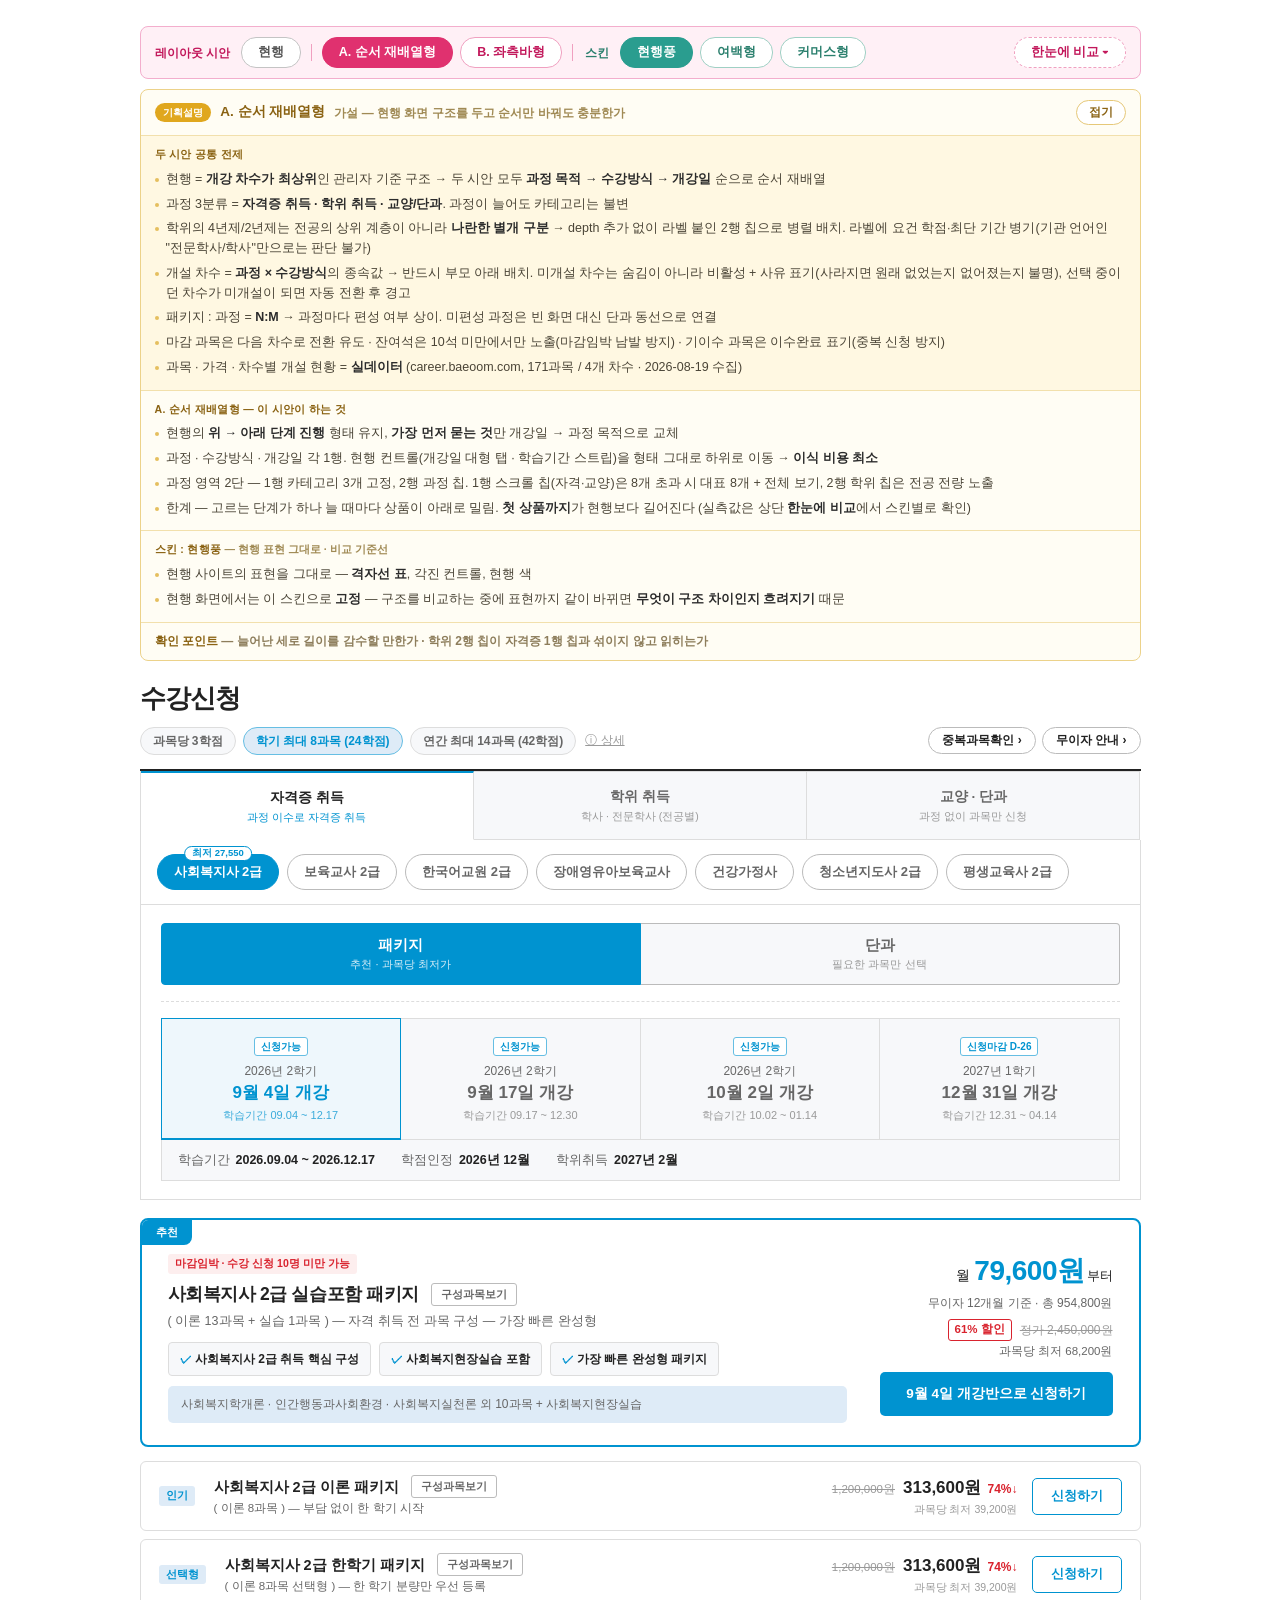
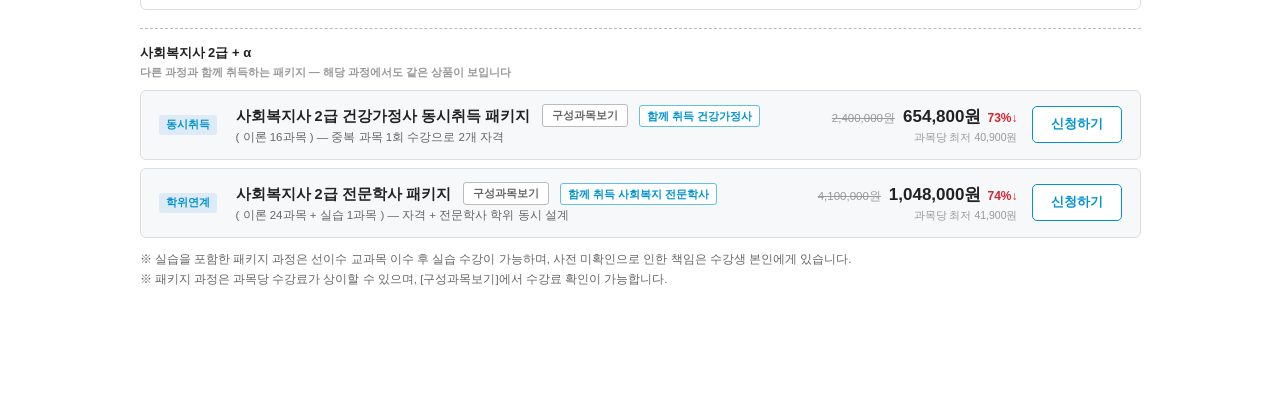
==== enrollment/index.html @ f12054c0 "B. 좌측바형 스티키 보류 — 전체가 함께 스크롤되게 상단 블록(수강방식 · 개강일)과 좌측바를 고정해 두니, 아래 카드와 과목 목록이 그 밑으로 밀려 들어갔다. 우선은 페이지 전" ====
<!DOCTYPE html>
<html lang="ko">
<head>
<meta charset="UTF-8">
<meta name="viewport" content="width=device-width, initial-scale=1.0">
<title>수강신청 개편</title>
<link rel="stylesheet" href="../assets/tokens.css">
<style>
  :root{
    --main:var(--baeron-main); --mid:var(--baeron-mid); --soft:var(--baeron-soft);
    --ink:#222; --gray:#666; --gray-light:#999; --line:#ddd; --line-dark:#bbb;
    --bg:#fff; --panel:#f7f8fa; --red:#d9232e; --red-soft:#fdeeee;
  }
  *{box-sizing:border-box;margin:0;padding:0;}
  body{font-family:'Pretendard','Apple SD Gothic Neo','Malgun Gothic',sans-serif;background:#fff;color:var(--ink);line-height:1.5;-webkit-font-smoothing:antialiased;}
  .wrap{max-width:1041px;margin:0 auto;padding:26px 20px 120px;}

  /* 타이틀 + 안내 */
  .page-top{border-bottom:2px solid var(--ink);padding-bottom:14px;margin-bottom:0;}
  .page-top h1{font-size:26px;font-weight:800;letter-spacing:-1px;}
  .top-acts{margin-left:auto;display:flex;gap:6px;}
  .top-btn{background:#fff;border:1px solid var(--line-dark);border-radius:14px;font-size:12px;font-weight:600;color:var(--ink);padding:4px 13px;cursor:pointer;font-family:inherit;}
  .guide{font-size:12px;color:var(--gray);margin-top:6px;line-height:1.6;}
  .guide b{color:var(--red);}
  .guide-chips{display:flex;align-items:center;gap:7px;margin-top:9px;flex-wrap:wrap;}
  .g-chip{background:var(--panel);border:1px solid var(--line);border-radius:14px;font-size:12px;font-weight:600;color:var(--gray);padding:4px 12px;}
  .g-chip.strong{background:var(--soft);border-color:var(--mid);color:var(--main);font-weight:800;}
  .g-more{border:none;background:transparent;font-size:12px;color:var(--gray-light);cursor:pointer;font-family:inherit;text-decoration:underline;padding:4px 2px;}
  .guide-full{margin-top:6px;}
  .sel-row{display:flex;align-items:flex-start;}
  .sel-row + .sel-row{margin-top:16px;padding-top:16px;border-top:1px dashed var(--line);}
  .sel-body{flex:1;min-width:0;}

  /* ① 과정 탭 */
  .course-tabs{display:flex;border-left:1px solid var(--line);margin-top:0;}
  .course-tab{flex:1;border:1px solid var(--line);border-left:none;background:var(--panel);text-align:center;padding:15px 4px 13px;cursor:pointer;position:relative;font-size:13.5px;font-weight:700;color:var(--gray);}
  .course-tab small{display:block;font-size:10.5px;font-weight:500;color:var(--gray-light);margin-top:1px;}
  .course-tab .mini-badge{position:absolute;top:-9px;left:50%;transform:translateX(-50%);background:#fff;border:1px solid var(--main);color:var(--main);font-size:10px;font-weight:800;border-radius:10px;padding:0 8px;white-space:nowrap;}
  .course-tab.act{background:#fff;border-top:2px solid var(--main);border-bottom-color:#fff;color:var(--ink);}
  .course-tab.act::after{content:"";position:absolute;left:0;right:0;bottom:-1px;height:1px;background:#fff;}
  .course-tab .cat-desc{display:block;font-size:10.5px;font-weight:500;color:var(--gray-light);margin-top:2px;}
  .course-tab.act .cat-desc{color:var(--main);}
  .course-row{display:flex;gap:8px;align-items:center;padding:14px 16px;border:1px solid var(--line);border-top:none;background:#fff;overflow-x:auto;}
  .c-chip{border:1px solid var(--line-dark);border-radius:18px;padding:8px 16px;font-size:13px;font-weight:700;color:var(--gray);cursor:pointer;white-space:nowrap;background:#fff;position:relative;font-family:inherit;flex-shrink:0;}
  .c-chip.act{background:var(--main);border-color:var(--main);color:#fff;}
  .c-chip .mb{position:absolute;top:-9px;left:50%;transform:translateX(-50%);background:#fff;border:1px solid var(--main);color:var(--main);font-size:9.5px;font-weight:800;border-radius:9px;padding:0 7px;white-space:nowrap;}
  .c-chip.more{border-style:dashed;color:var(--gray-light);}
  /* 학위 카테고리 — 학위 수준 라벨을 붙인 2행 칩 (깊이 추가 없이 병렬) */
  .course-row.rows{flex-direction:column;align-items:stretch;gap:0;overflow-x:visible;padding:12px 16px;}
  .chip-line{display:flex;align-items:flex-start;gap:14px;padding:6px 0;}
  .chip-line + .chip-line{margin-top:8px;padding-top:12px;border-top:1px dashed var(--line);}
  .chip-label{flex-shrink:0;width:142px;font-size:12.5px;font-weight:800;color:var(--ink);line-height:1.3;padding-top:8px;}
  .chip-label small{display:block;font-size:10.5px;font-weight:600;color:var(--gray-light);margin-top:2px;}
  .chip-set{display:flex;gap:8px;flex-wrap:wrap;min-width:0;}

  /* ② 방식 + ③ 개강일 영역 */
  .select-zone{border:1px solid var(--line);border-top:none;padding:18px 20px;background:#fff;}
  .mode-row{display:flex;align-items:center;gap:14px;flex-wrap:wrap;margin-bottom:16px;}
  .mode-label{font-size:13px;font-weight:800;min-width:56px;}
  .mode-toggle{display:flex;width:100%;}
  .mode-toggle button{flex:1;border:1px solid var(--line-dark);background:var(--panel);font-size:14.5px;font-weight:800;color:var(--gray);padding:12px 8px;cursor:pointer;font-family:inherit;text-align:center;}
  .mode-toggle button small{display:block;font-size:11px;font-weight:500;margin-top:2px;color:var(--gray-light);}
  .mode-toggle button:first-child{border-radius:4px 0 0 4px;}
  .mode-toggle button:last-child{border-radius:0 4px 4px 0;border-left:none;}
  .mode-toggle button.active{background:var(--main);border-color:var(--main);color:#fff;}
  .mode-toggle button.active small{color:rgba(255,255,255,.85);}
  .mode-caption{display:flex;justify-content:space-between;align-items:center;gap:10px;margin-top:8px;flex-wrap:wrap;}
  .mode-hint{font-size:12px;color:var(--gray);}
  .design-banner{display:flex;align-items:center;gap:14px;background:var(--soft);border:1px solid var(--mid);border-radius:6px;padding:13px 17px;margin:14px 0 2px;flex-wrap:wrap;}
  .design-banner .db-t{flex:1;font-size:12.5px;font-weight:600;min-width:240px;}
  .design-banner .db-t b{color:var(--main);}
  .design-banner button{background:var(--main);color:#fff;border:none;border-radius:5px;font-size:12.5px;font-weight:700;padding:9px 16px;cursor:pointer;font-family:inherit;}
  .monthly{font-size:11.5px;color:var(--gray);text-align:right;}
  .monthly b{color:var(--main);font-weight:800;}
  .hero-price .m-main{font-size:14px;text-align:right;}
  .hero-price .m-main b{font-size:28px;font-weight:800;color:var(--main);letter-spacing:-.5px;}
  .hero-price .m-from{font-size:13px;margin-left:2px;}
  .hero-price .m-sub{font-size:12px;color:var(--gray);text-align:right;margin-top:2px;}
  .hero-price .row-sub{display:flex;justify-content:flex-end;align-items:center;gap:8px;margin-top:7px;font-size:12px;color:var(--gray-light);}
  .d-sm{color:var(--red);font-weight:800;font-size:11.5px;border:1px solid var(--red);border-radius:3px;padding:1px 6px;}
  .db-pro{background:#fff !important;border:1px solid var(--main) !important;color:var(--main) !important;line-height:1.25;}
  .db-pro small{display:block;font-size:10px;font-weight:600;opacity:.85;}
  .modal{display:none;position:fixed;inset:0;background:rgba(0,0,0,.45);z-index:60;align-items:center;justify-content:center;}
  .modal.open{display:flex;}
  .modal-box{background:#fff;border-radius:10px;padding:24px;width:470px;max-width:92vw;max-height:84vh;overflow-y:auto;}
  .modal-box h4{font-size:16px;font-weight:800;margin-bottom:4px;}
  .modal-box .md{font-size:12px;color:var(--gray);margin-bottom:14px;}
  .cm-table{width:100%;border-collapse:collapse;font-size:12.5px;}
  .cm-table th{background:var(--panel);border:1px solid var(--line);padding:7px;font-size:12px;}
  .cm-table td{border:1px solid var(--line);padding:7px 10px;}
  .cm-extra{font-size:12px;color:var(--gray);margin-top:8px;}
  .cm-sum{background:var(--soft);border-radius:6px;padding:11px 14px;font-size:12.5px;font-weight:700;margin-top:12px;text-align:right;}
  .cm-sum b{color:var(--main);font-size:15px;}
  .modal-close{width:100%;border:1px solid var(--line-dark);background:#fff;border-radius:6px;padding:11px;font-size:13px;font-weight:600;cursor:pointer;font-family:inherit;margin-top:14px;color:var(--gray);}
  .cf-row{display:flex;justify-content:space-between;gap:12px;font-size:13px;padding:9px 2px;border-bottom:1px solid var(--line);}
  .cf-row .k{color:var(--gray);flex-shrink:0;}
  .cf-row .v{font-weight:700;text-align:right;}
  .cf-hint{font-size:11.5px;color:var(--gray);margin-top:10px;line-height:1.6;}
  .modal-actions{display:flex;gap:8px;margin-top:16px;}
  .modal-actions button{flex:1;border-radius:6px;padding:13px;font-size:13.5px;font-weight:800;cursor:pointer;font-family:inherit;}
  .ma-back{background:#fff;border:1px solid var(--line-dark);color:var(--gray);}
  .ma-go{background:var(--main);border:none;color:#fff;}
  /* 개강일 대형 탭 (현행 스타일 유지) */
  .round-tabs{display:flex;}
  .round-tab{flex:1;border:1px solid var(--line);background:var(--panel);text-align:center;padding:14px 8px;cursor:pointer;position:relative;}
  /* 차수가 4개가 되며 좁아져 절대배치 배지가 제목과 겹쳤다 → 흐름 배치로 */
  .rt-badge{display:inline-block;margin-bottom:6px;font-size:10px;font-weight:800;border-radius:3px;padding:1px 6px;background:#fff;}
  .rt-badge.hot{color:var(--red);border:1px solid var(--red);}
  .rt-badge.ok{color:var(--main);border:1px solid var(--mid);}
  .rt-badge.none{color:var(--gray-light);border:1px dashed var(--line-dark);}
  .round-tab.off{background:#fafbfc;border-style:dashed;}
  .round-tab.off .rt1,.round-tab.off .rt2,.round-tab.off .rt3{color:var(--gray-light);}
  .prac-notice{font-size:11.5px;color:var(--gray);margin-top:12px;line-height:1.7;}
  .round-tab + .round-tab{border-left:none;}
  .round-tab .rt1{font-size:12px;color:var(--gray);}
  .round-tab .rt2{font-size:17px;font-weight:800;color:var(--gray);}
  .round-tab.act{background:#eef7fc;border-color:var(--main);border-bottom:2px solid var(--main);}
  .round-tab.act .rt2{color:var(--main);}
  .round-tab .rt3{font-size:11px;color:var(--gray-light);margin-top:2px;}
  /* 이 과정이 이 차수에 열리지 않을 때만 쓰는 줄 */
  .round-tab .rt4{font-size:11px;color:var(--gray-light);margin-top:5px;padding-top:5px;border-top:1px dashed var(--line);}
  .round-tab .rt4.none{color:var(--gray-light);font-style:italic;}
  .round-tab.act .rt4{border-top-color:var(--mid);}
  .round-tab.act .rt3{color:var(--main);opacity:.75;}
  .round-info{display:flex;gap:6px 26px;flex-wrap:wrap;background:var(--panel);border:1px solid var(--line);border-top:none;padding:11px 16px;font-size:12.5px;color:var(--gray);}
  /* 개설 차수 규칙 안내 — 값이 아니라 규칙이므로 톤을 낮추고 오른쪽 끝에 둔다 */
  .round-info b{color:var(--ink);font-weight:700;margin-left:6px;}

  /* 패키지 모드 */
  .mode-body{margin-top:18px;}
  #pkgBody{display:none;}
  #pkgBody.show{display:block;}
  .pkg-hero{border:2px solid var(--main);border-radius:8px;padding:22px 26px;margin-bottom:14px;position:relative;overflow:hidden;background:#fff;}
  .hero-grid{display:flex;gap:26px;align-items:flex-start;flex-wrap:wrap;}
  .hero-left{flex:1;min-width:300px;padding-top:8px;}
  .hero-right{min-width:240px;display:flex;flex-direction:column;align-items:flex-end;gap:12px;padding-top:8px;}
  .benefits{display:flex;gap:8px;flex-wrap:wrap;margin:12px 0 10px;}
  .benefit{background:var(--panel);border:1px solid var(--line);border-radius:4px;font-size:12px;font-weight:600;padding:7px 11px;}
  .benefit::before{content:"✓ ";color:var(--main);font-weight:800;}
  .compose-preview{font-size:12px;color:var(--gray);background:var(--soft);border-radius:5px;padding:9px 13px;line-height:1.55;}
  .credit-sum{background:var(--panel);border:1px solid var(--line);border-radius:6px;padding:12px 14px;margin-top:12px;}
  .cs-head{font-size:12px;font-weight:600;margin-bottom:9px;}
  .cs-head b{color:var(--main);}
  .cs-row{display:flex;align-items:center;gap:8px;margin-bottom:6px;font-size:11.5px;color:var(--gray);}
  .cs-l{width:32px;flex-shrink:0;font-weight:700;}
  .cs-bar{flex:1;height:8px;background:#e8ebef;border-radius:5px;overflow:hidden;display:flex;}
  .cs-bar i.rec{background:#8fd3b0;height:100%;}
  .cs-bar i.plan{background:var(--main);height:100%;}
  .cs-v{width:100px;text-align:right;font-weight:700;color:var(--ink);flex-shrink:0;white-space:nowrap;}
  .cs-legend{font-size:10.5px;color:var(--gray-light);margin-top:5px;display:flex;gap:14px;align-items:center;}
  .cs-legend i{display:inline-block;width:9px;height:9px;border-radius:2px;margin-right:4px;vertical-align:-1px;}
  .cs-legend i.rec{background:#8fd3b0;}
  .cs-legend i.plan{background:var(--main);}
  .hero-price .row{display:flex;align-items:center;gap:10px;justify-content:flex-end;}
  .hero-price .orig{font-size:13px;color:var(--gray-light);text-decoration:line-through;}
  .hero-price .fin{font-size:27px;font-weight:800;letter-spacing:-.5px;}
  .hero-price .per{font-size:11.5px;color:var(--gray);margin-top:2px;text-align:right;}
  .pkg-row{border:1px solid var(--line);border-radius:6px;padding:13px 18px;margin-bottom:8px;display:flex;align-items:center;gap:14px;flex-wrap:wrap;}
  .pkg-row .rn{flex:1;min-width:230px;}
  .pkg-row .rn .nm{font-size:14.5px;font-weight:700;}
  .pkg-row .rn .cm{font-size:11.5px;color:var(--gray);margin-top:1px;}
  .pkg-row .rp{text-align:right;min-width:190px;}
  .pkg-row .rp .o{font-size:11.5px;color:var(--gray-light);text-decoration:line-through;margin-right:8px;}
  .pkg-row .rp .f{font-size:17px;font-weight:800;}
  .pkg-row .rp .d{color:var(--red);font-size:12px;font-weight:800;margin-left:6px;}
  .pkg-row .rp .rper{font-size:10.5px;color:var(--gray-light);margin-top:1px;}
  .apply-sm{background:#fff;border:1px solid var(--main);color:var(--main);border-radius:5px;font-size:12.5px;font-weight:700;padding:9px 18px;cursor:pointer;font-family:inherit;}
  .ribbon{position:absolute;top:0;left:0;background:var(--main);color:#fff;font-size:11px;font-weight:800;padding:4px 14px;border-radius:0 0 8px 0;}
  .pkg-main{flex:1;min-width:260px;}
  .pkg-badges{margin-bottom:4px;}
  .pk-badge{display:inline-block;font-size:10.5px;font-weight:800;border-radius:3px;padding:2px 7px;margin-right:5px;}
  .pk-badge.hot{background:var(--red-soft);color:var(--red);}
  .pk-badge.type{background:var(--soft);color:var(--main);}
  .pkg-main h3, .hero-left h3{font-size:17.5px;font-weight:800;display:inline;letter-spacing:-.4px;}
  .btn-compose{display:inline-block;border:1px solid var(--line-dark);background:#fff;border-radius:3px;font-size:11px;font-weight:600;padding:3px 9px;cursor:pointer;font-family:inherit;margin-left:8px;vertical-align:2px;color:var(--gray);}
  .pkg-main .pm, .hero-left .pm{font-size:12.5px;color:var(--gray);margin-top:4px;}
  .pkg-price{text-align:right;min-width:200px;}
  .pkg-price .per{font-size:11.5px;color:var(--gray);}
  .pkg-price .row{display:flex;align-items:center;justify-content:flex-end;gap:10px;}
  .pkg-price .orig{font-size:13px;color:var(--gray-light);text-decoration:line-through;}
  .pkg-price .fin{font-size:25px;font-weight:800;letter-spacing:-.5px;}
  .disc{background:var(--red);color:#fff;font-size:12px;font-weight:800;border-radius:4px;padding:6px 8px;line-height:1.2;text-align:center;}
  .pkg-apply{background:var(--main);color:#fff;border:none;border-radius:5px;font-size:13.5px;font-weight:800;padding:13px 26px;cursor:pointer;font-family:inherit;}

  /* 단과 모드 */
  .single-body{display:none;}
  .single-body.show{display:block;}
  .filter-chips{display:flex;gap:6px;margin:12px 0;flex-wrap:wrap;}
  .f-chip{border:1px solid var(--line-dark);background:#fff;border-radius:15px;font-size:12px;font-weight:600;color:var(--gray);padding:5px 14px;cursor:pointer;font-family:inherit;}
  .f-chip.act{background:var(--main);border-color:var(--main);color:#fff;}
  tr.sel td{background:var(--soft);}
  .st-txt{font-size:12px;font-weight:700;white-space:nowrap;}
  .st-txt.ok{color:var(--gray);}
  .st-txt.hot{color:var(--red);border:1px solid var(--red);border-radius:3px;padding:2px 7px;font-size:11px;}
  .st-txt.full{color:var(--gray-light);}
  .st-txt.na{color:var(--gray-light);border:1px dashed var(--line-dark);border-radius:3px;padding:2px 7px;font-size:11px;font-weight:600;}
  tr.na td{background:#fafbfc;}
  tr.na td.grp{background:#fbfbfc;}

  .st-txt.done{color:#1a9c6b;}
  .done-mark{color:#1a9c6b;font-weight:800;font-size:14px;}
  .pkg-none{border:1px dashed var(--line-dark);border-radius:8px;background:var(--panel);padding:34px 20px;text-align:center;}
  .pkg-none .pn-t{font-size:16px;font-weight:800;letter-spacing:-.3px;}
  .pkg-none .pn-d{font-size:12.5px;color:var(--gray);margin-top:7px;line-height:1.6;}
  .pkg-none .pn-d b{color:var(--main);font-weight:800;}
  .pkg-none .pn-go{margin-top:16px;background:var(--main);color:#fff;border:none;border-radius:5px;font-family:inherit;font-size:13px;font-weight:800;padding:11px 24px;cursor:pointer;}
  .pkg-none.soft{padding:20px;text-align:left;display:flex;align-items:center;gap:14px;flex-wrap:wrap;}
  .pkg-none.soft .pn-t{font-size:14px;}
  .pkg-none.soft .pn-d{margin-top:3px;flex:1;min-width:220px;}
  .pkg-none.soft .pn-go{margin-top:0;margin-left:auto;font-size:12px;padding:8px 16px;background:#fff;color:var(--main);border:1px solid var(--mid);}

  /* 교차 상품 구역 — 다른 과정과 결과물을 공유하는 패키지 (동시취득·학위연계) */
  .cross-zone{margin-top:18px;border-top:1px dashed var(--line-dark);padding-top:14px;}
  .cz-head{font-size:13px;font-weight:800;margin-bottom:9px;}
  .cz-head small{display:block;font-size:11px;font-weight:600;color:var(--gray-light);margin-top:2px;}
  .cross-zone .pkg-row{background:var(--panel);}
  .rn .also{display:inline-block;background:#fff;border:1px solid var(--mid);color:var(--main);font-size:11px;font-weight:700;border-radius:3px;padding:2px 7px;margin-left:6px;vertical-align:1px;}
  .t-badge.pre{background:#fdf3dc;color:#b07c10;}
  .recog-line{font-size:11px;color:var(--gray-light);margin-top:3px;}
  .recog-chip{cursor:pointer;}
  .recog-chip:hover{color:var(--main);text-decoration:underline;}
  .recog-chip.act{color:var(--main);font-weight:800;}
  .rc-sep{margin:0 3px;}
  .login-demo{margin-left:auto;border:1px dashed var(--line-dark);background:#fff;border-radius:4px;font-size:11px;font-weight:600;color:var(--gray-light);padding:5px 10px;cursor:pointer;font-family:inherit;}
  .login-demo.on{border-color:#1a9c6b;color:#1a9c6b;border-style:solid;}
  table.subj{width:100%;border-collapse:collapse;font-size:13px;}
  table.subj th{background:var(--panel);border:1px solid var(--line);padding:10px 6px;font-size:12.5px;font-weight:700;}
  table.subj td{border:1px solid var(--line);padding:12px 10px;vertical-align:middle;}
  td.grp{text-align:center;font-weight:700;background:#fbfbfc;width:76px;}
  td.chk{text-align:center;width:64px;}
  td.chk input{width:16px;height:16px;accent-color:var(--main);}
  td.chk .closed-box{display:inline-block;width:16px;height:16px;background:repeating-linear-gradient(45deg,#ddd,#ddd 3px,#f2f2f2 3px,#f2f2f2 6px);border:1px solid #ccc;}
  td.chk .wait-btn{border:1px solid var(--main);background:#fff;color:var(--main);border-radius:3px;font-size:10.5px;font-weight:700;line-height:1.3;padding:4px 7px;cursor:pointer;font-family:inherit;white-space:nowrap;}
  .region-line{font-size:11px;color:var(--gray);margin-top:4px;}
  .region-line b{color:var(--ink);font-weight:700;margin-right:2px;}
  .venue-link{color:var(--main);font-weight:600;cursor:pointer;text-decoration:underline;margin-left:4px;}
  .subj-name{font-weight:700;font-size:13.5px;}
  .subj-name.dim{color:var(--gray-light);font-weight:600;}
  .subj-prof{font-weight:400;color:var(--gray);font-size:12px;margin-left:6px;}
  .t-badge{display:inline-block;font-size:10px;font-weight:800;border-radius:3px;padding:1px 6px;margin-left:6px;vertical-align:1px;}
  .t-badge.hot{border:1px solid var(--red);color:var(--red);}
  .t-badge.prac{background:var(--main);color:#fff;}
  .t-badge.full{color:var(--gray-light);border:1px solid var(--line-dark);}
  .hash{font-size:11px;color:var(--gray-light);margin-top:3px;max-width:420px;white-space:nowrap;overflow:hidden;text-overflow:ellipsis;}
  td.avail{text-align:center;color:var(--gray-light);width:70px;}
  td.fee{text-align:right;width:110px;}
  td.fee .o{font-size:11px;color:var(--gray-light);text-decoration:line-through;display:block;}
  td.fee .f{font-size:14px;font-weight:800;}
  td.icon-td{text-align:center;width:76px;color:var(--gray);font-size:16px;cursor:pointer;}

  /* ── 레이아웃 시안 B: 좌측바형 ── */
  /* 시연 전용 컨트롤 — 실제 서비스 UI가 아님을 색으로 구분 */
  .lay-switch{display:flex;align-items:center;gap:7px;flex-wrap:wrap;background:#fff0f6;border:1px solid #f3aecd;border-radius:8px;padding:10px 14px;margin-bottom:16px;}
  .lay-switch span{font-size:12px;font-weight:800;color:#c2185b;margin-right:4px;}
  .lay-switch em{font-style:normal;font-size:11px;font-weight:600;color:#d081a5;margin-left:4px;}
  .lay-switch button{border:1px solid #f0a0c0;background:#fff;border-radius:15px;font-family:inherit;font-size:12.5px;font-weight:700;color:#c2185b;padding:6px 16px;cursor:pointer;}
  .lay-switch button:hover{background:#ffe3ef;}
  .lay-switch button.act{background:#e0316f;border-color:#e0316f;color:#fff;}
  .lay-switch button.act:hover{background:#e0316f;}

  .lay-switch i.div{display:inline-block;width:1px;height:17px;background:#f0a0c0;margin:0 3px;}
  /* 현행 버튼은 시안이 아니라 기준선이므로 무채색 */
  .lay-switch button.base{border-color:#c4c4c4;color:#555;}
  .lay-switch button.base:hover{background:#f1f1f1;}
  .lay-switch button.base.act{background:#4a4a4a;border-color:#4a4a4a;color:#fff;}
  .lay-switch button.cmp-tog{margin-left:auto;border-style:dashed;}
  /* 스킨은 구조와 다른 축이므로 색을 달리 준다 */
  /* 스킨 버튼 묶음은 래퍼가 아니라 바로 플렉스 항목이 되게 — 래퍼의 라인박스가 바 높이를 키운다 */
  #skinBtns{display:contents;}
  .lay-switch span.sk-lab{color:#2a7f6d;margin-left:2px;}
  .lay-switch button.skin{border-color:#9fd0c4;color:#2a7f6d;}
  .lay-switch button.skin:hover{background:#e8f6f2;}
  .lay-switch button.skin.act{background:#2a9d8f;border-color:#2a9d8f;color:#fff;}
  /* 설명은 남는 폭만 차지하고 줄바꿈을 유발하지 않게 — 바는 항상 한 줄 */
  .lay-switch .sk-note{flex:1 1 0;min-width:0;overflow:hidden;text-overflow:ellipsis;white-space:nowrap;color:#7fb3a8;}

  /* 한눈에 비교표 — 세 화면을 같은 항목 위에 놓고 대조 */
  .cmp-note{display:none;border:1px solid #e0e0e0;border-radius:8px;background:#fff;margin:-6px 0 18px;overflow-x:auto;}
  .cmp-note table{width:100%;border-collapse:collapse;min-width:860px;}
  .cmp-note th,.cmp-note td{border:1px solid #efefef;font-size:12px;line-height:1.52;padding:9px 11px;vertical-align:top;text-align:left;}
  .cmp-note thead th{background:#f7f7f7;color:#333;font-size:12.5px;font-weight:800;text-align:center;}
  .cmp-note th.ax{background:#fbfbfb;color:#555;font-weight:800;width:118px;}
  .cmp-note td.on{background:#fff6fa;}
  .cmp-note thead th.on{background:#ffe9f2;color:#c2185b;}
  .cmp-note thead th.base,.cmp-note td.base{background:#f0f0f0;}
  .cmp-note thead th.base.on{background:#e2e2e2;color:#222;}
  .cmp-note td b{font-weight:800;color:#111;}
  .cmp-note td.base b{color:#7a4b00;}
  .cmp-note td small{display:block;font-size:11px;font-weight:600;color:#999;margin-top:2px;}
  .cmp-foot{border-top:1px solid #efefef;padding:9px 12px;font-size:11.5px;font-weight:600;color:#888;}
  .cmp-foot b{color:#555;font-weight:800;}
  /* 스킨을 바꾸면 세로 길이가 얼마나 달라지는지 — 표 아래 한 줄 */
  .cmp-px{display:flex;align-items:center;gap:8px;flex-wrap:wrap;border-top:1px solid #efefef;padding:10px 12px;}
  .cmp-px .pxl{font-size:11px;font-weight:800;color:#999;margin-right:2px;}
  .cmp-px .pxi{display:flex;align-items:center;gap:7px;border:1px solid #ececec;border-radius:8px;padding:5px 11px;font-size:11.5px;font-weight:700;color:#888;}
  .cmp-px .pxi.on{border-color:#e0a0c0;background:#fff6fa;color:#c2185b;}
  .cmp-px .pxi b{font-weight:800;color:#333;font-size:12px;}
  .cmp-px .pxi.on b{color:#c2185b;}
  .cmp-px .pxn{margin-left:auto;font-size:11px;font-weight:700;color:#aaa;}

  /* ── 현행 재현 — career.baeoom.com/lectureN 구조를 그대로 옮긴 비교 기준선 ── */
  #curShell{display:none;}
  .cur-dday{background:#2b323d;color:#fff;text-align:center;font-size:13px;font-weight:700;padding:10px 12px;border-radius:6px 6px 0 0;margin-bottom:14px;}
  .cur-dday em{font-style:normal;background:#fff;color:#e0316f;border:1px solid #e0316f;border-radius:3px;padding:1px 7px;font-size:12px;margin-right:7px;}
  .cur-dday b{color:#ffd44a;font-size:16px;margin:0 4px;}
  .cur-body{display:flex;gap:14px;align-items:flex-start;}
  .cur-main{flex:1;min-width:0;}
  .cur-rail{width:166px;flex:none;position:sticky;top:10px;}

  /* 개강 차수 = 가장 먼저 묻는 것. 과정과 무관하게 항상 전 차수가 같은 크기로 노출된다 */
  .cur-rounds{display:flex;border:1px solid #cfcfcf;}
  .cur-rt{flex:1;text-align:center;padding:15px 6px;background:#f4f4f4;border-right:1px solid #e0e0e0;cursor:pointer;}
  .cur-rt:last-child{border-right:none;}
  .cur-rt .a{font-size:12px;font-weight:700;color:#666;}
  .cur-rt .b{font-size:17px;font-weight:800;color:#1a5fb4;margin-top:4px;}
  .cur-rt.act{background:#fff;box-shadow:inset 0 3px 0 #444;}
  .cur-rt.act .a{color:#222;}
  .cur-rt.act .b{color:#e0316f;}
  .cur-rinfo{display:flex;gap:28px;flex-wrap:wrap;background:#efefef;border:1px solid #cfcfcf;border-top:none;padding:12px 18px;font-size:12.5px;color:#666;}
  .cur-rinfo b{color:#222;font-weight:700;margin-left:7px;}

  /* 과정 = 2뎁스 탭 + 호버 드롭다운. 하위를 고르면 상단에는 대분류만 남는다 (현행 그대로) */
  .cur-cats{display:flex;margin-top:22px;border-bottom:1px solid #444;}
  .cur-ct{position:relative;flex:1;min-width:0;}
  .cur-ct>button{width:100%;border:1px solid #d5d5d5;border-bottom:none;background:#fafafa;font-family:inherit;font-size:13px;font-weight:700;color:#666;line-height:1.35;padding:13px 4px;margin-right:-1px;cursor:pointer;}
  .cur-ct>button small{display:block;font-size:11px;font-weight:600;color:#999;}
  .cur-ct:hover>button{background:#fff;}
  .cur-ct.act>button{background:#fff;border-color:#444;border-bottom:1px solid #fff;color:#111;position:relative;z-index:2;margin-bottom:-1px;}
  .cur-ct .newb{position:absolute;top:-10px;right:4px;background:#fff;border:1px solid #e0316f;color:#e0316f;font-size:10px;font-weight:800;border-radius:3px;padding:1px 5px;z-index:4;}
  .cur-sub{display:none;position:absolute;top:100%;left:0;min-width:196px;background:#fff;border:1px solid #444;padding:4px 0;z-index:20;box-shadow:0 7px 16px rgba(0,0,0,.13);}
  .cur-ct:hover .cur-sub{display:block;}
  .cur-si{display:flex;align-items:center;gap:7px;padding:6px 12px;}
  .cur-si:hover{background:#f5f5f5;}
  .cur-si>button{flex:1;text-align:left;border:none;background:none;font-family:inherit;font-size:12.5px;font-weight:600;color:#333;padding:0;cursor:pointer;}
  .cur-si.act>button{color:#e0316f;font-weight:800;}
  .cur-si .pk{flex:none;border:1px solid #c4c4c4;background:#fff;border-radius:3px;font-family:inherit;font-size:10.5px;font-weight:700;color:#777;padding:2px 6px;cursor:pointer;}
  .cur-si .pk:hover{border-color:#e0316f;color:#e0316f;}
  .cur-hint{border:1px solid #d5d5d5;border-top:none;background:#fcfcfc;padding:9px 14px;font-size:11.5px;font-weight:600;color:#999;}

  /* 우측 레일 — 할인 이벤트 표와 장바구니가 본문 밖에 따로 서 있다 */
  .cr-box{border:1px solid #cfcfcf;background:#fff;margin-bottom:10px;}
  .cr-h{background:#f3f3f3;border-bottom:1px solid #cfcfcf;text-align:center;font-size:12px;font-weight:800;color:#444;padding:8px;}
  .cr-tbl{width:100%;border-collapse:collapse;}
  .cr-tbl th,.cr-tbl td{border:1px solid #ececec;font-size:11px;font-weight:700;text-align:center;padding:5px 2px;}
  .cr-tbl th{background:#fafafa;color:#777;font-size:10.5px;line-height:1.3;}
  .cr-tbl td.a{color:#e0316f;}
  .cr-tbl td.b{color:#1a5fb4;}
  .cr-cart{padding:12px;text-align:center;}
  .cr-line{display:flex;align-items:center;justify-content:space-between;background:#f7f7f7;border-radius:4px;padding:9px 11px;font-size:13px;font-weight:800;color:#222;margin-bottom:6px;}
  .cr-line i{font-style:normal;color:#999;}
  .cr-more{border:none;background:none;font-family:inherit;font-size:11.5px;font-weight:700;color:#777;padding:7px 0;cursor:pointer;}
  .cr-go{display:block;width:100%;background:#f5821f;border:none;border-radius:4px;color:#fff;font-family:inherit;font-size:14px;font-weight:800;padding:11px;cursor:pointer;}

  /* 현행에는 없는 개편 요소는 감춘다 — 안내 칩(→ 원문 한 줄) · 이수구분 필터 칩 */
  body.lay-cur .g-chip,body.lay-cur .g-more,body.lay-cur .filter-chips{display:none;}
  body.lay-cur #curMount{margin-top:16px;}
  .hash-tag{color:#8aa2c4;font-weight:600;margin-right:5px;}

  /* ══ 개편풍 스킨 (여백형) — 구조와 별개의 두 번째 축 ══
     현행은 격자선·테두리로 영역을 나눈다. 여기서는 그 선을 걷어내고 여백·배경·라운드로 나눈다.
     구조(A·B)는 손대지 않고 표현만 바꾸므로, 두 축을 교차해서 무엇이 구조 차이이고
     무엇이 표현 차이인지 분리해 볼 수 있다. 현행 탭에는 적용하지 않는다 (기준선 유지) */
  /* 바탕을 옅은 회색으로 깔고 콘텐츠 덩어리를 흰 카드로 띄운다.
     선을 28군데 걷어낸 자리를 여백만으로 두면 흰 카드가 흰 배경에 묻혀 영역이 안 읽힌다
     (그림자 alpha .08~.1로는 부족). 대비를 배경 쪽에서 만들어 여백은 그대로 둔다 */
  body.skin-air{--line:#eceef1;--line-dark:#dde1e6;--panel:#eff2f6;--gray:#5b6470;--gray-light:#98a1ad;--ink:#171a1f;
    background:#f4f6f9;}

  /* 타이틀 · 안내 */
  body.skin-air .page-top{border-bottom:none;padding-bottom:4px;}
  body.skin-air .page-top h1{font-size:34px;letter-spacing:-1.4px;}
  body.skin-air .g-chip{border:none;background:#fff;border-radius:9px;padding:6px 13px;}
  body.skin-air .g-chip.strong{background:var(--soft);border:none;color:var(--main);}
  body.skin-air .top-btn{border:none;background:#fff;border-radius:9px;padding:6px 14px;}

  /* 과정 카테고리 — 박스 탭 → 밑줄 탭 */
  body.skin-air .course-tabs{border-left:none;gap:6px;border-bottom:1px solid var(--line);}
  body.skin-air .course-tab{border:none;background:transparent;padding:13px 4px 14px;border-bottom:2px solid transparent;font-size:15px;}
  body.skin-air .course-tab.act{background:transparent;border-top:none;border-bottom:2px solid var(--main);color:var(--main);}
  body.skin-air .course-tab.act::after{display:none;}

  /* 과정 칩 — 테두리 대신 배경 */
  body.skin-air .course-row{border:none;background:transparent;padding:16px 0 2px;}
  body.skin-air .course-row.rows{padding:14px 0 2px;}
  body.skin-air .c-chip{border:none;background:#fff;border-radius:11px;padding:10px 17px;}
  body.skin-air .c-chip.act{background:var(--main);color:#fff;}
  body.skin-air .c-chip.more{background:transparent;box-shadow:inset 0 0 0 1px var(--line-dark);}
  body.skin-air .chip-line + .chip-line{border-top:1px solid var(--line);}

  /* 수강방식 — 붙은 버튼 → 세그먼트 컨트롤 */
  body.skin-air .select-zone{border:none;background:transparent;padding:8px 0 0;}
  body.skin-air .sel-row + .sel-row{border-top:none;margin-top:12px;padding-top:4px;}
  body.skin-air .mode-toggle,body.skin-air .mtabs{background:#e8ecf1;border-radius:13px;padding:4px;gap:4px;}
  body.skin-air .mode-toggle button,body.skin-air .mtabs button{border:none !important;border-radius:10px;background:transparent;}
  body.skin-air .mode-toggle button.active,body.skin-air .mtabs button.active{background:#fff;color:var(--main);box-shadow:0 1px 4px rgba(20,30,50,.2);}
  body.skin-air .mode-toggle button.active small,body.skin-air .mtabs button.active small{color:var(--gray);opacity:1;}
  body.skin-air .main-top{border-bottom:none;}

  /* 개강일 — 맞붙은 탭 → 떨어진 카드 */
  body.skin-air .round-tabs{gap:8px;}
  body.skin-air .round-tab,body.skin-air .round-tab + .round-tab{border:1px solid var(--line);border-radius:13px;background:#fff;padding:16px 8px;}
  body.skin-air .round-tab.act{background:var(--soft);border:1px solid var(--main);box-shadow:inset 0 0 0 1px var(--main);}
  body.skin-air .round-info{border:none;background:transparent;padding:13px 2px 0;}
  body.skin-air .rrow{border-bottom:none;}

  /* 상품 — 테두리 → 그림자 */
  body.skin-air .pkg-hero{border:none;border-radius:18px;box-shadow:0 3px 16px rgba(20,30,50,.1);padding:26px 28px;}
  body.skin-air .pkg-row{border:none;border-radius:14px;box-shadow:0 1px 6px rgba(20,30,50,.08);background:#fff;padding:16px 20px;margin-bottom:10px;}
  body.skin-air .cross-zone .pkg-row{background:#fff;}
  body.skin-air .benefit{border:none;background:#fff;border-radius:9px;}
  body.skin-air .credit-sum{border:none;border-radius:13px;}
  body.skin-air .compose-preview{border-radius:10px;}
  body.skin-air .btn-compose{border:none;background:#fff;border-radius:8px;padding:4px 10px;}
  body.skin-air .apply-sm{border-radius:10px;padding:10px 20px;}
  body.skin-air .pkg-apply,body.skin-air .cart-cta{border-radius:11px;}
  body.skin-air .pkg-none{border:none;border-radius:16px;background:#fff;box-shadow:0 1px 6px rgba(20,30,50,.07);}
  body.skin-air .cross-zone{border-top:1px solid var(--line);}

  /* 과목표 — 격자 제거, 행 구분선만. 회색 바탕 위에서는 표 전체가 하나의 흰 카드가 된다 */
  body.skin-air .single-body.show{background:#fff;border-radius:16px;padding:4px 20px 18px;box-shadow:0 1px 6px rgba(20,30,50,.07);}
  body.skin-air table.subj{font-size:13.5px;}
  body.skin-air table.subj th{background:transparent;border:none;border-bottom:1px solid var(--line-dark);padding:11px 6px;font-size:11.5px;color:var(--gray-light);white-space:nowrap;}
  body.skin-air table.subj td{border:none;border-bottom:1px solid var(--line);padding:16px 12px;}
  body.skin-air table.subj td.grp{background:transparent;border-right:1px solid var(--line);color:var(--gray-light);font-size:12px;}
  body.skin-air .f-chip{border:none;background:#fff;border-radius:10px;padding:7px 15px;}
  body.skin-air .f-chip.act{background:var(--main);color:#fff;}
  body.skin-air .login-demo{border-radius:8px;}

  /* 좌측바 (B) */
  body.skin-air .side-nav{border:none;background:#fff;box-shadow:0 1px 6px rgba(20,30,50,.07);border-radius:16px;padding:14px 8px 10px;}
  body.skin-air .sn-title{border-bottom:none;padding:0 10px 8px;}
  body.skin-air .sn-head{padding:0 10px 7px;}
  body.skin-air .sn-item{border-left:none;border-radius:10px;padding:8px 10px;}
  body.skin-air .sn-item:hover{background:#e8ecf0;}
  body.skin-air .sn-item.act{background:var(--main);color:#fff;border-left:none;}
  body.skin-air .sn-item.act em{color:#fff;border-color:rgba(255,255,255,.55);}



  /* 하단 합산 바 */
  body.skin-air .cart-bar{border-top:none;box-shadow:0 -3px 22px rgba(20,30,50,.13);}

  /* ══ 커머스형 스킨 — 수강신청을 구매 경험으로 ══
     상품을 세로 리스트가 아니라 2단 카드 그리드로 깔고, 가격·할인율·CTA를 최대로 키운다.
     패키지 발견에는 유리하지만 단과 171과목 훑기에는 불리한 트레이드오프를 그대로 드러낸다.
     CTA는 브랜드 강조색(배움 오렌지) — tokens.css의 --baeoom-main을 그대로 쓴다.
     색은 이 한 줄에만 걸려 있으므로, 값을 바꾸면 배치는 그대로 두고 색만 교체된다 */
  body.skin-shop{--cta:var(--baeoom-main);}
  body.skin-shop .page-top h1{font-size:30px;}
  body.skin-shop .course-tab.act{border-top:3px solid var(--cta);color:var(--ink);}
  body.skin-shop .course-tab.act .cat-desc{color:var(--cta);}
  body.skin-shop .c-chip{border-radius:6px;font-weight:800;}
  body.skin-shop .c-chip.act{background:var(--ink);border-color:var(--ink);}
  body.skin-shop .mode-toggle button.active,body.skin-shop .mtabs button.active{background:var(--ink);border-color:var(--ink);color:#fff;}
  body.skin-shop .mode-toggle button.active small,body.skin-shop .mtabs button.active small{color:rgba(255,255,255,.82);}
  body.skin-shop .round-tab.act{background:#fff5ef;border-color:var(--cta);border-bottom:2px solid var(--cta);}
  body.skin-shop .round-tab.act .rt2,body.skin-shop .round-tab.act .rt3{color:var(--cta);}
  body.skin-shop .rt-badge.ok{color:var(--cta);border-color:var(--cta);}

  /* 상품 — 세로 리스트 → 2단 카드 그리드 */
  body.skin-shop #pkgBody.show,body.skin-shop .cross-zone{display:flex;flex-wrap:wrap;gap:12px;align-items:stretch;}
  body.skin-shop .pkg-hero,body.skin-shop .cross-zone,body.skin-shop .cz-head,
  body.skin-shop .prac-notice,body.skin-shop .pkg-none{flex:1 1 100%;}
  body.skin-shop .pkg-hero{margin-bottom:0;border-width:3px;border-color:var(--cta);border-radius:12px;}
  body.skin-shop .pkg-row{flex:1 1 calc(50% - 6px);min-width:290px;margin-bottom:0;flex-direction:column;
    align-items:flex-start;gap:0;border:1px solid var(--line-dark);border-radius:12px;padding:16px 20px;
    transition:transform .12s,box-shadow .12s;}
  body.skin-shop .pkg-row:hover{transform:translateY(-2px);box-shadow:0 7px 20px rgba(20,30,50,.13);}
  body.skin-shop .pkg-row .pk-badge{align-self:flex-start;margin-bottom:6px;}
  body.skin-shop .pkg-row .rn{flex:1;width:100%;min-width:0;}
  body.skin-shop .pkg-row .rn .nm{display:block;font-size:16px;font-weight:800;line-height:1.35;}
  body.skin-shop .pkg-row .rp{width:100%;text-align:left;min-width:0;margin-top:12px;}
  body.skin-shop .pkg-row .rp .o{display:block;margin:0 0 2px;}
  body.skin-shop .pkg-row .rp .f{font-size:25px;letter-spacing:-.5px;}
  body.skin-shop .pkg-row .rp .d{display:inline-block;background:var(--red);color:#fff;border-radius:4px;
    padding:2px 7px;font-size:12px;margin-left:8px;}
  body.skin-shop .pkg-row .rp .rper{margin-top:3px;}
  body.skin-shop .apply-sm{width:100%;margin-top:13px;background:var(--cta);border-color:var(--cta);color:#fff;
    font-size:14px;font-weight:800;padding:13px;border-radius:8px;}
  body.skin-shop .pkg-apply{background:var(--cta);font-size:15px;padding:15px 32px;}
  body.skin-shop .hero-price .fin,body.skin-shop .pkg-price .fin,body.skin-shop .hero-price .m-main b{color:var(--cta);}
  body.skin-shop .ribbon,body.skin-shop .cart-cta{background:var(--cta);}

  /* 표 — 가격을 CTA 색으로 올리고 행 호버 추가 */
  body.skin-shop table.subj tbody tr:hover td{background:#fffaf6;}
  body.skin-shop td.fee .f{font-size:16px;color:var(--cta);}
  body.skin-shop .f-chip.act{background:var(--ink);border-color:var(--ink);}
  /* 좌측바 가격 뱃지 — 내비게이션(.sn-item.act)은 브랜드 파랑으로 두고, 값이 가격인 것만 CTA 색으로.
     주황 글자는 활성 행의 연파랑 바탕에서 1.8:1까지 떨어져 안 읽힌다 → 칩을 주황으로 채우고
     글자를 잉크색으로. 활성/비활성 어느 바탕에서도 7.2:1 */
  body.skin-shop .sn-item em{background:var(--cta);border-color:var(--cta);color:var(--ink);}


  /* 기획설명 — 시연 전용 (선택한 시안의 의도·전제를 화면에서 바로 읽히게) */
  .lay-note{border:1px solid #ecd28a;border-radius:8px;background:#fffdf4;margin:-6px 0 18px;}
  .ln-head{display:flex;align-items:center;gap:9px;flex-wrap:wrap;padding:10px 14px;border-bottom:1px solid #f2e0ac;}
  .ln-tag{background:#e0a71e;color:#fff;font-size:10px;font-weight:800;border-radius:10px;padding:2px 8px;letter-spacing:.02em;}
  .ln-head b{font-size:13.5px;font-weight:800;color:#8a6212;}
  .ln-hyp{font-size:12px;font-weight:600;color:#a08a54;}
  .ln-tog{margin-left:auto;border:1px solid #e6c878;background:#fff;border-radius:13px;font-family:inherit;font-size:11.5px;font-weight:700;color:#8a6212;padding:4px 12px;cursor:pointer;}
  .ln-tog:hover{background:#fdf3d8;}
  .ln-sec{padding:11px 14px 12px;}
  .ln-sec.shade{background:#fff8e2;border-bottom:1px solid #f2e0ac;}
  .ln-sec h4{font-size:10.5px;font-weight:800;color:#8a6212;letter-spacing:.03em;margin-bottom:7px;}
  .ln-sec ul{list-style:none;display:flex;flex-direction:column;gap:5px;}
  .ln-sec li{font-size:12.5px;line-height:1.58;color:#4a4436;padding-left:11px;position:relative;}
  .ln-sec li::before{content:"";position:absolute;left:0;top:8px;width:4px;height:4px;border-radius:50%;background:#e5bf5e;}
  .ln-sec li b{font-weight:800;color:#2b2b2b;}
  /* 스킨 절은 시안 절과 같은 배경이라 구분선을 직접 준다 */
  .ln-sec.skin{border-top:1px solid #f2e0ac;}
  .ln-sec h4 .h4-sub{font-weight:600;color:#a08a54;letter-spacing:0;}
  .ln-foot{padding:9px 14px;border-top:1px solid #f2e0ac;font-size:12px;line-height:1.6;color:#8d7d5b;font-weight:600;}
  .ln-foot b{color:#8a6212;font-weight:800;}
  #sideShell{display:none;gap:18px;align-items:flex-start;margin-top:16px;}
  /* 좌측바도 같은 이유로 스티키 보류 (되살릴 때: position:sticky;top:12px) */
  .side-nav{width:196px;flex-shrink:0;border:1px solid var(--line);border-radius:8px;padding:13px 0 8px;background:#fff;}
  .sn-title{font-size:11.5px;font-weight:800;color:var(--gray-light);padding:0 14px 10px;border-bottom:1px solid var(--line);}
  .sn-group{padding:11px 0 5px;}
  .sn-group + .sn-group{border-top:1px dashed var(--line);}
  .sn-head{font-size:12.5px;font-weight:800;padding:0 14px 7px;line-height:1.3;}
  .sn-head small{display:block;font-size:10.5px;font-weight:600;color:var(--gray-light);margin-top:2px;}
  .sn-item{display:block;width:100%;text-align:left;border:none;background:transparent;font-family:inherit;font-size:12.5px;color:var(--gray);padding:6px 14px;cursor:pointer;border-left:3px solid transparent;}
  .sn-item:hover{background:var(--panel);color:var(--ink);}
  .sn-item.act{background:var(--soft);color:var(--main);font-weight:800;border-left-color:var(--main);}
  .sn-item em{font-style:normal;font-size:9.5px;font-weight:800;color:var(--main);border:1px solid var(--mid);border-radius:8px;padding:0 6px;margin-left:5px;}
  .side-main{flex:1;min-width:0;}
  .main-top{display:flex;align-items:flex-end;gap:14px;border-bottom:2px solid var(--ink);flex-wrap:wrap;}
  /* 캡션이 빠져 남는 폭 — 패키지/단과가 A안처럼 전체 폭을 쓰게 한다 */
  .mtabs{display:flex;flex:1;}
  .mtabs button{flex:1;border:1px solid var(--line);border-bottom:none;background:var(--panel);font-family:inherit;font-size:14px;font-weight:800;color:var(--gray);padding:11px 28px 10px;cursor:pointer;line-height:1.25;text-align:center;}
  .mtabs button small{display:block;font-size:10.5px;font-weight:500;color:var(--gray-light);margin-top:1px;}
  .mtabs button + button{border-left:none;}
  .mtabs button.active{background:#fff;color:var(--main);border-top:2px solid var(--main);}
  .mtabs button.active small{color:var(--main);opacity:.75;}
  /* 개강일 = 과정 × 수강방식에 종속된 필터. 부모 바로 아래 배치 (스티키는 보류) */
  /* 스티키 보류 — 상단 블록을 고정하면 아래 카드·목록이 그 밑으로 밀려 들어간다.
     우선은 페이지 전체가 함께 스크롤되게 두고, 차수 고정은 따로 판단한다.
     (되살릴 때: position:sticky;top:0;z-index:30;background:#fff — 배경은 겹침을 가리는 용도) */
  .side-top{}
  .rrow{display:flex;align-items:flex-start;padding:14px 0 16px;border-bottom:1px solid var(--line);}
  .rrow-body{flex:1;min-width:0;}
  .rrow-warn{display:inline-block;background:var(--red-soft);color:var(--red);font-weight:700;border-radius:3px;padding:2px 8px;margin-right:8px;}

  /* 하단 고정 합산 바 */
  .cart-bar{position:fixed;left:0;right:0;bottom:0;background:#fff;border-top:2px solid var(--main);box-shadow:0 -4px 18px rgba(0,0,0,.09);display:none;z-index:40;}
  .cart-bar.show{display:block;}
  .cart-in{max-width:1041px;margin:0 auto;padding:13px 20px;display:flex;align-items:center;gap:20px;flex-wrap:wrap;}
  .cart-in .c1{font-size:13.5px;font-weight:700;}
  .cart-in .c1 b{color:var(--main);font-size:17px;}
  .cart-in .c2{flex:1;font-size:12px;color:var(--gray);}
  .cart-in .c2 b{color:var(--ink);}
  .cart-cta{background:var(--main);color:#fff;border:none;border-radius:5px;font-size:14px;font-weight:800;padding:13px 32px;cursor:pointer;font-family:inherit;}

  @media(max-width:860px){
    .course-tabs{flex-wrap:wrap;}
    .course-tab{min-width:25%;}
    .chip-line{flex-direction:column;gap:8px;}
    .chip-label{width:auto;padding-top:0;}
    .chip-label small{display:inline;margin-left:6px;}
    .cur-body{flex-direction:column;}
    .cur-rail{width:100%;position:static;}
    .cur-rounds,.cur-cats{flex-wrap:wrap;}
    #sideShell{flex-direction:column;}
    .side-nav{width:100%;position:static;}
    .rpick{margin-left:0;width:100%;padding-bottom:10px;}
    .hero-grid{flex-direction:column;}
    .hero-right{align-items:flex-start;}
    .pkg-row .rp{text-align:left;}
  }
</style>
</head>
<body>
<div class="wrap">

  <!-- 레이아웃 시안 전환 (시연 전용 컨트롤 — 브랜드 컬러와 의도적으로 다른 톤) -->
  <div class="lay-switch">
    <span>레이아웃 시안</span>
    <button id="layCur" class="base" onclick="applyLayout('cur')">현행</button>
    <i class="div"></i>
    <button id="layStack" onclick="applyLayout('stack')">A. 순서 재배열형</button>
    <button id="laySide" onclick="applyLayout('side')">B. 좌측바형</button>
    <i class="div"></i>
    <span class="sk-lab">스킨</span>
    <span id="skinBtns"></span>
    <em class="sk-note" id="skinNote"></em>
    <button class="cmp-tog" id="cmpTog" onclick="toggleCmp()">한눈에 비교 ▾</button>
  </div>

  <!-- 비교표 — 현행 · A · B를 한 화면에서 대조 (시연 전용) -->
  <div class="cmp-note" id="cmpNote">
    <table id="cmpTable"></table>
    <div id="cmpPx"></div>
    <div class="cmp-foot">현행 열이 기준선 · 지금 보고 있는 화면의 열이 강조됩니다. '첫 상품까지'는 수강신청 타이틀 상단부터 첫 상품(패키지 카드 · 현행은 과목 표 첫 행)까지의 세로 거리로, 이 창의 실제 폭에서 <b id="cmpSkin"></b> 스킨 기준으로 <b>매번 실측</b>합니다 — 시연용 상단 바는 제외합니다.</div>
  </div>

  <!-- 기획설명 — 선택한 시안의 의도·전제 (시연 전용) -->
  <div class="lay-note">
    <div class="ln-head">
      <span class="ln-tag">기획설명</span>
      <b id="lnTitle"></b>
      <span class="ln-hyp" id="lnHyp"></span>
      <button class="ln-tog" id="lnTog" onclick="toggleNote()">접기</button>
    </div>
    <div id="lnWrap">
      <div class="ln-sec shade">
        <h4 id="lnCommonH">두 시안 공통 전제</h4>
        <ul id="lnCommon"></ul>
      </div>
      <div class="ln-sec">
        <h4 id="lnH1"></h4>
        <ul id="lnList"></ul>
      </div>
      <!-- 스킨은 구조와 별개의 축 — 시안 설명과 같은 자리에서 같이 읽히게 -->
      <div class="ln-sec skin">
        <h4 id="lnSkinH"></h4>
        <ul id="lnSkinList"></ul>
      </div>
      <div class="ln-foot" id="lnFoot"></div>
    </div>
  </div>

  <!-- 타이틀 + 안내 (현행 유지) -->
  <div class="page-top">
    <h1>수강신청</h1>
    <div class="guide-chips">
      <span class="g-chip">과목당 3학점</span>
      <span class="g-chip strong">학기 최대 8과목 (24학점)</span>
      <span class="g-chip">연간 최대 14과목 (42학점)</span>
      <button class="g-more" onclick="toggleGuide()">ⓘ 상세</button>
      <span class="top-acts">
        <button class="top-btn" onclick="alert('중복과목확인 (시연)')">중복과목확인 ›</button>
        <button class="top-btn" onclick="alert('무이자 안내 (시연)')">무이자 안내 ›</button>
      </span>
    </div>
    <div class="guide guide-full" id="guideFull" style="display:none;">
      평가인정학습과목 / 인정학점: 과목당 3학점 / <b>한 학기 최대 8과목(24학점), 1년 내 최대 14과목(42학점)</b>까지만 학점인정 가능<br>
      (전문학사학위 과정의 경우 교육기관 최대 20과목, 학사학위 과정의 경우 최대 35과목 까지만 수강 가능)
    </div>
  </div>

<!-- ══ 현행 — career.baeoom.com/lectureN 의 실제 구조를 그대로 재현한 비교 기준선 ══
     개강 차수를 가장 먼저 묻고 · 과정은 2뎁스 호버 드롭다운 · 패키지는 이 화면에 없고 별도 랜딩 새창 -->
<div id="curShell">
  <div class="cur-dday" id="curDday"></div>
  <div class="cur-body">
    <div class="cur-main">
      <!-- ① 개강 차수 (최상위) -->
      <div class="cur-rounds" id="curRounds"></div>
      <div class="cur-rinfo" id="curRinfo"></div>
      <!-- ② 과정 카테고리 탭 + 호버 드롭다운 -->
      <div class="cur-cats" id="curCats"></div>
      <!-- ③ 과목 표 (공유 상품 영역이 여기로 이동) -->
      <div id="curMount"></div>
    </div>
    <aside class="cur-rail">
      <div class="cr-box">
        <div class="cr-h">단과 할인 이벤트</div>
        <table class="cr-tbl" id="curDiscTbl"></table>
      </div>
      <div class="cr-box">
        <div class="cr-h">장바구니</div>
        <div class="cr-cart">
          <div class="cr-line"><i>🛒</i><span id="curCartCnt">0과목</span></div>
          <div class="cr-line"><i>₩</i><span id="curCartSum">0원</span></div>
          <button class="cr-more" onclick="alert('장바구니 상세 (시연)')">자세히보기 ›</button>
          <button class="cr-go" onclick="goCart()">수강신청</button>
        </div>
      </div>
    </aside>
  </div>
</div><!-- /curShell -->


<!-- ══ A. 순서 재배열형 — 고르는 단계 4개를 상품 위에 세로로 적층 ══ -->
<div id="stackShell">

  <!-- ① 과정 선택 (2단: 카테고리 → 과정) -->
  <div class="course-tabs" id="catTabs"></div>
  <div class="course-row" id="courseRow"></div>

  <!-- ② 방식 토글 + ③ 개강일 대형 탭 -->
  <div class="select-zone">
    <div class="sel-row">
      <div class="sel-body">
        <div class="mode-toggle">
          <button id="mPkg" class="active" onclick="setMode('pkg')">패키지<small>추천 · 과목당 최저가</small></button>
          <button id="mSingle" onclick="setMode('single')">단과<small>필요한 과목만 선택</small></button>
        </div>
      </div>
    </div>
    <div class="sel-row">
      <div class="sel-body">
        <div class="round-tabs" id="roundTabs"></div>
        <div class="round-info" id="roundInfo"></div>
      </div>
    </div>
  </div>

</div><!-- /stackShell -->

<!-- ══ B. 좌측바형 — 고르는 단계를 성격별로 분배: 과정=좌측바 / 수강방식=본문 탭 / 개강일=우측 드롭다운 ══ -->
<div id="sideShell">
  <aside class="side-nav" id="sideNav"></aside>
  <div class="side-main">
    <!-- 고르는 단계는 의존 순서대로: 과정(좌측바) → 수강방식 → 개강일 -->
    <div class="side-top">
      <div class="main-top">
        <div class="mtabs">
          <button id="sPkg" onclick="setMode('pkg')">패키지<small>추천 · 과목당 최저가</small></button>
          <button id="sSingle" onclick="setMode('single')">단과<small>필요한 과목만 선택</small></button>
        </div>
        <!-- 학습설계 진입점 보류 — 두 기능의 역할 정리 후 재검토 (A안은 앞서 제거) -->
      </div>
      <div class="rrow">
        <div class="rrow-body">
          <div class="round-tabs" id="rrowSeg"></div>
          <div class="round-info" id="rrowInfo"></div>
        </div>
      </div>
    </div>
    <div id="sideMount"></div>
  </div>
</div><!-- /sideShell -->

<!-- 상품 영역 — 두 레이아웃이 공유, 활성 셸로 이동 -->
<div id="contentHolder">
  <!-- 패키지 모드 -->
  <div class="mode-body" id="pkgBody"></div>

  <!-- 단과 모드 -->
  <div class="mode-body single-body" id="singleBody">
    <!-- 학습설계 빌더 연계 진입점은 학습설계 확정 후 재검토 (보류) -->
    <!-- 인정 과정 필터 줄 제거 — 과정 선택은 상단 하나로 통일 (전체 훑기는 교양·단과 › 전체 과목) -->
    <div class="filter-chips" id="filterChips"></div>
    <table class="subj">
      <thead><tr><th>이수구분</th><th>신청</th><th style="text-align:left;padding-left:14px;">교과목</th><th id="thStatus">상태</th><th>수강료</th><th>수업계획서</th><th>미리보기</th></tr></thead>
      <tbody id="subjBody"></tbody>
    </table>
    <div class="prac-notice">※ 사회복지현장실습은 선이수 교과목 이수 후 수강이 가능하며, 신청 시 지역(수도권/전국)·실습 차수 선택이 필요합니다.</div>
  </div>
</div><!-- /contentHolder -->

</div>

<!-- 하단 고정 합산 바 -->
<div class="cart-bar" id="cartBar">
  <div class="cart-in">
    <span class="c1">선택 <b id="cartCnt">0</b>과목 · <b id="cartSum">0원</b></span>
    <span class="c2" id="cartHint"></span>
    <button class="cart-cta" onclick="goCart()">수강신청 바구니 담기</button>
  </div>
</div>

<!-- 구성과목 레이어 -->
<div class="modal" id="composeModal" onclick="if(event.target===this)this.classList.remove('open')">
  <div class="modal-box">
    <h4 id="cmTitle"></h4>
    <div class="md" id="cmSub"></div>
    <div id="cmBody"></div>
    <button class="modal-close" onclick="document.getElementById('composeModal').classList.remove('open')">닫기</button>
  </div>
</div>

<!-- 신청 직전 확인 모달 -->
<div class="modal" id="confirmModal" onclick="if(event.target===this)this.classList.remove('open')">
  <div class="modal-box">
    <h4>신청 내용 확인</h4>
    <div class="md">아래 내용으로 진행합니다 — 개강일과 학습기간을 확인해 주세요</div>
    <div id="cfBody"></div>
    <div class="modal-actions">
      <button class="ma-back" onclick="document.getElementById('confirmModal').classList.remove('open')">돌아가기</button>
      <button class="ma-go" onclick="doPay()">확인하고 결제 진행</button>
    </div>
  </div>
</div>

<script>
const CATEGORIES=[
  {id:"cert", name:"자격증 취득", desc:"과정 이수로 자격증 취득"},
  {id:"deg", name:"학위 취득", desc:"학사 · 전문학사 (전공별)"},
  {id:"free", name:"교양 · 단과", desc:"과정 없이 과목만 신청"}
];
const COURSES2={
  cert:[
    {id:"sw", name:"사회복지사 2급", tag:"사회복지사", badge:"최저 27,550", ready:true},
    {id:"cc", name:"보육교사 2급", tag:"보육교사"},
    {id:"kr", name:"한국어교원 2급", tag:"한국어"},
    {id:"di", name:"장애영유아보육교사", tag:"장애영유아"},
    {id:"hf", name:"건강가정사", tag:"건강가정사"},
    {id:"yt", name:"청소년지도사 2급", tag:"청소년지도사"},
    {id:"le", name:"평생교육사 2급", tag:"평생교육사"}
  ],
  // 학위: level(학위 수준) × major(전공) 두 축. 상하관계가 아니라 직교하므로 depth를 늘리지 않고 2행으로 병렬 배치.
  // 전공은 career.baeoom.com/lectureN 의 학사(4년제)·전문학사(2년제) 분류 실제 목록.
  // 행 라벨이 학위 수준을 말하므로 칩은 전공명만 표기 (현행 분류 표기와 동일).
  // major는 두 수준을 잇는 조인 키 — 명칭이 달라 매핑이 자명하지 않음 (사회복지학↔사회복지, 아동학↔아동ㆍ가족, 경영학↔경영)
  deg:[
    // tag: 과목의 인정 과정 태그와 잇는 키 (단과 목록·개설 차수 산출에 사용)
    {id:"ba-psy", name:"심리학", level:"ba", major:"psy", tag:"심리학"},
    {id:"ba-biz", name:"경영학", level:"ba", major:"biz", tag:"경영학", ready:true},
    {id:"ba-cs", name:"컴퓨터공학", level:"ba", major:"cs", tag:"컴퓨터공학"},
    {id:"ba-ict", name:"정보통신공학", level:"ba", major:"ict", tag:"컴퓨터공학"},
    {id:"ba-sw", name:"사회복지학", level:"ba", major:"sw", tag:"사회복지사"},
    {id:"ba-child", name:"아동학", level:"ba", major:"child", tag:"보육교사"},
    {id:"ba-youth", name:"청소년학", level:"ba", major:"youth", tag:"청소년지도사"},
    {id:"ba-kor", name:"외국어로서의한국어학", level:"ba", major:"kor", tag:"한국어"},
    {id:"ba-couns", name:"상담학", level:"ba", major:"couns", tag:"심리학"},
    {id:"as-sw", name:"사회복지", level:"as", major:"sw", tag:"사회복지사"},
    {id:"as-child", name:"아동ㆍ가족", level:"as", major:"child", tag:"보육교사"},
    {id:"as-biz", name:"경영", level:"as", major:"biz", tag:"경영학", ready:true},
    {id:"as-beauty", name:"미용", level:"as", major:"beauty", tag:"미용"},
    {id:"as-ip", name:"정보처리", level:"as", major:"ip", tag:"컴퓨터공학"},
    {id:"as-ict", name:"정보통신", level:"as", major:"ict", tag:"컴퓨터공학"},
    {id:"as-net", name:"컴퓨터네트워크", level:"as", major:"net", tag:"컴퓨터공학"},
    {id:"as-sec", name:"정보보호", level:"as", major:"sec", tag:"컴퓨터공학"}
  ],
  free:[
    {id:"lib", name:"교양 과목", tag:"교양"},
    {id:"all", name:"전체 과목"}
  ]
};
// 학위 수준 — 기관 언어(전문학사/학사) 대신 요건 학점·최단 기간을 라벨에 함께 노출.
// 두 수준이 항상 동시에 보이므로 별도의 비교·전환 UI를 두지 않는다 (판단 지점 중복 방지)
const DEG_LEVELS=[
  {id:"ba", name:"4년제 학사", short:"140학점 · 최단 3학기"},
  {id:"as", name:"2년제 전문학사", short:"80학점 · 최단 2학기"}
];
const MAX_CHIPS=8;
let catSel="cert", courseSel="sw";
function renderCats(){
  $("catTabs").innerHTML = CATEGORIES.map(c=>`
    <div class="course-tab ${catSel===c.id?"act":""}" onclick="pickCat('${c.id}')">
      ${c.name}<span class="cat-desc">${c.desc}</span>
    </div>`).join("");
}
function pickCat(id){
  catSel=id;
  // ready = 패키지 상품이 구성된 과정. 없으면 그 카테고리의 첫 과정으로 진입 (단과는 전 과정 신청 가능)
  const first=COURSES2[id].find(c=>c.ready)||COURSES2[id][0];
  courseSel=first.id;
  renderCats(); renderCourseRow(); renderSideNav();
  syncRound(); renderRounds(); renderRoundPicker(); renderPkg();
  if(id==="free") setMode("single");
  syncDept(); renderTable();
}
// cap=null이면 전량 노출. 가로 스크롤 1행(자격/교양)에서는 MAX_CHIPS로 자르고,
// 줄바꿈되는 학위 2행 레이아웃에서는 자를 이유가 없으므로 전공을 모두 보여준다
function chipSet(list, cap){
  const shown=cap?list.slice(0,cap):list, rest=list.length-shown.length;
  return shown.map(c=>`
    <button class="c-chip ${courseSel===c.id?"act":""}" onclick="pickCourse('${c.id}')">
      ${c.badge?`<span class="mb">${c.badge}</span>`:""}${c.name}
    </button>`).join("")
    + (rest>0?`<button class="c-chip more" onclick="alert('전체 보기 (시연): 과정 ${list.length}개 전체 레이어 노출')">전체 보기 +${rest}</button>`:"");
}
function renderCourseRow(){
  const row=$("courseRow"), list=COURSES2[catSel];
  // 학위는 학위 수준별로 라벨을 붙여 2행 — 탭을 더 만들지 않고도 각 행이 짧게 유지됨
  row.classList.toggle("rows", catSel==="deg");
  row.innerHTML = catSel==="deg"
    ? DEG_LEVELS.map(l=>`
        <div class="chip-line">
          <span class="chip-label">${l.name}<small>${l.short}</small></span>
          <div class="chip-set">${chipSet(list.filter(c=>c.level===l.id), null)}</div>
        </div>`).join("")
    : chipSet(list, MAX_CHIPS);
}
function pickCourse(id){
  courseSel=id; renderCourseRow(); renderSideNav();
  syncRound(); renderRounds(); renderRoundPicker(); renderPkg();
  syncDept(); renderTable();
}
const DEG_PACKAGES = [
  // 4년제 학사 (ba-biz)
  {id:"d1", course:"ba-biz", reco:true, name:"경영학사 편입 완성 패키지", comp:"27과목 · 80학점", desc:"전문대졸 편입 기준 잔여 80학점 전체 구성 (3~4학기)", price:1841400, orig:4050000, per:23000, pl:"학점당", disc:"55%",
   benefits:["학사 학위 잔여학점 완성형","학기당 24학점 한도 내 자동 분배"],
   creditNote:"전적대 인정 60학점 가정 시 졸업 요건 충족",
   credits:{total:{t:140,r:60,p:80}, major:{t:60,r:18,p:42}, gen:{t:30,r:12,p:18}}},
  {id:"d2", course:"ba-biz", tag:"인기", name:"경영학사 한학기 패키지", comp:"8과목 · 24학점", desc:"부담 없이 한 학기 시작", price:545600, orig:1200000, per:22700, pl:"학점당", disc:"55%"},
  {id:"d3", course:"ba-biz", tag:"전공집중", name:"경영학사 전공 집중 패키지", comp:"14과목 · 42학점 (전공)", desc:"전공 학점만 우선 완성", price:954800, orig:2100000, per:22700, pl:"학점당", disc:"55%"},
  // 2년제 전문학사 (as-biz)
  {id:"a1", course:"as-biz", reco:true, name:"경영 전문학사 완성 패키지", comp:"27과목 · 80학점", desc:"고졸 기준 전문학사 졸업 요건 80학점 전체 구성 (2~3학기)", price:1841400, orig:4050000, per:23000, pl:"학점당", disc:"55%",
   benefits:["전문학사 학위 완성형","학사 편입 시 그대로 인정","학기당 24학점 한도 내 자동 분배"],
   creditNote:"보유 학점·자격증이 있으면 학습설계로 차감됩니다",
   credits:{total:{t:80,r:0,p:80}, major:{t:45,r:0,p:45}, gen:{t:15,r:0,p:15}}},
  {id:"a2", course:"as-biz", tag:"인기", name:"경영 전문학사 한학기 패키지", comp:"8과목 · 24학점", desc:"부담 없이 한 학기 시작", price:545600, orig:1200000, per:22700, pl:"학점당", disc:"55%"}
];

// 개강 차수 — career.baeoom.com/lectureN 실제 값 (2026-08-19 재수집, 10월 2일 개강반 포함 4개 차수)
const ROUNDS = [
  {id:"r1", term:"2026년 2학기", d:"9월 4일 개강", date:"2026-09-04", period:"2026.09.04 ~ 2026.12.17", pshort:"09.04 ~ 12.17", credit:"2026년 12월", degree:"2027년 2월", st:"ok"},
  {id:"r2", term:"2026년 2학기", d:"9월 17일 개강", date:"2026-09-17", period:"2026.09.17 ~ 2026.12.30", pshort:"09.17 ~ 12.30", credit:"2027년 1월", degree:"2027년 2월", st:"ok"},
  {id:"r3", term:"2026년 2학기", d:"10월 2일 개강", date:"2026-10-02", period:"2026.10.02 ~ 2027.01.14", pshort:"10.02 ~ 01.14", credit:"2027년 1월", degree:"2027년 8월", st:"ok"},
  {id:"r4", term:"2027년 1학기", d:"12월 31일 개강", date:"2026-12-31", period:"2026.12.31 ~ 2027.04.14", pshort:"12.31 ~ 04.14", credit:"2027년 4월", degree:"2027년 8월", st:"ok"}
];
// 정가(orig)는 9월 4일 개강반 단과 정가 합계 (이론 150,000 / 실습 500,000) 기준
const PACKAGES = [
  {id:"p1", course:"sw", reco:true, hot:true, name:"사회복지사 2급 실습포함 패키지", comp:"이론 13과목 + 실습 1과목", desc:"자격 취득 전 과목 구성 — 가장 빠른 완성형", price:954800, orig:2450000, per:68200, disc:"61%",
   benefits:["사회복지사 2급 취득 핵심 구성","사회복지현장실습 포함","가장 빠른 완성형 패키지"],
   preview:"사회복지학개론 · 인간행동과사회환경 · 사회복지실천론 외 10과목 + 사회복지현장실습"},
  {id:"p2", course:"sw", tag:"인기", name:"사회복지사 2급 이론 패키지", comp:"이론 8과목", desc:"부담 없이 한 학기 시작", price:313600, orig:1200000, per:39200, disc:"74%"},
  // 교차 상품 — 결과물이 둘 이상이므로 소유 과정도 둘. 어느 쪽으로 들어와도 발견되어야 한다
  {id:"p3", course:"sw", courses:["sw","hf"], yields:["사회복지사 2급","건강가정사"], tag:"동시취득", name:"사회복지사 2급 건강가정사 동시취득 패키지", comp:"이론 16과목", desc:"중복 과목 1회 수강으로 2개 자격", price:654800, orig:2400000, per:40900, disc:"73%"},
  {id:"p4", course:"sw", courses:["sw","as-sw"], yields:["사회복지사 2급","사회복지 전문학사"], tag:"학위연계", name:"사회복지사 2급 전문학사 패키지", comp:"이론 24과목 + 실습 1과목", desc:"자격 + 전문학사 학위 동시 설계", price:1048000, orig:4100000, per:41900, disc:"74%"},
  {id:"p5", course:"sw", tag:"선택형", name:"사회복지사 2급 한학기 패키지", comp:"이론 8과목 선택형", desc:"한 학기 분량만 우선 등록", price:313600, orig:1200000, per:39200, disc:"74%"}
];
const ALL_PKGS=[...PACKAGES,...DEG_PACKAGES];
// 패키지 : 과정 = N:M. 결과물이 둘 이상인 교차 상품(동시취득·학위연계)은 소유 과정도 둘 이상이며,
// 상단 카테고리가 자격/학위로 갈려 있어도 양쪽 모두에서 발견되어야 한다.
function pkgCourses(p){ return p.courses || [p.course]; }
function curPkgs(){ return ALL_PKGS.filter(p=>pkgCourses(p).includes(courseSel)); }
// 이 과정 단독 상품 / 다른 과정과 걸친 교차 상품 — 표시 구역을 나눈다
function ownPkgs(){ return curPkgs().filter(p=>pkgCourses(p).length===1); }
function crossPkgs(){ return curPkgs().filter(p=>pkgCourses(p).length>1); }
// 교차 상품이 이 과정 말고 어떤 결과물을 함께 주는지 (yields[i]는 courses[i]의 결과물)
function alsoYields(p){
  const cs=pkgCourses(p);
  return (p.yields||[]).filter((y,i)=>cs[i]!==courseSel);
}
// 단과 필터 탭 — career.baeoom.com/lectureN 의 실제 인정 과정 태그 13종 (+ 전체)
const DEPTS = [
  {n:"전체", tag:""},
  {n:"사회복지사", tag:"사회복지사"}, {n:"보육교사", tag:"보육교사"},
  {n:"건강가정사", tag:"건강가정사"}, {n:"청소년지도사", tag:"청소년지도사"},
  {n:"평생교육사", tag:"평생교육사"}, {n:"장애영유아", tag:"장애영유아"},
  {n:"한국어", tag:"한국어"}, {n:"심리학", tag:"심리학"},
  {n:"경영학", tag:"경영학"}, {n:"컴퓨터공학", tag:"컴퓨터공학"},
  {n:"KICPA", tag:"KICPA"}, {n:"미용", tag:"미용"}, {n:"교양", tag:"교양"}
];
// 과목 — career.baeoom.com/lectureN 실데이터 (2026-08-19 재수집). 4개 차수 목록을 각각 수집해 병합.
// [이수구분, 과목명, 교수, 할인가, 인정과정, 지역, 차수별상태]
// 차수별상태 4글자 = [9/4, 9/17, 10/2, 12/31] 순 · O=신청가능 H=마감임박 C=신청마감 -=해당 차수 미개설
// 정가는 이수구분·할인가에서 도출 (실습 500,000 / 청소년·한국어 실습 600,000 / 대면 300,000 / 이론 150,000 / 미용계열 500,000)
const RAW_SUBJECTS = [
["실습","보육실습","전미경",300000,"#보육교사","수도권 / 강원 / 충청","C---"],
["실습","보육실습","전미경",300000,"#보육교사","경상권(대구,부산,울산,경북,경남)","HHHH"],
["실습","보육실습","전미경",300000,"#보육교사","전라권(섬·산간지역 제외)","HHHH"],
["실습","청소년기관현장실습","하중래",500000,"#청소년지도사","전국(일부지역 제외)","OOOO"],
["실습","사회복지현장실습","박진영",300000,"#사회복지사","수도권(서울,경기,인천)","CO--"],
["실습","사회복지현장실습","박진영",400000,"#사회복지사","전국(일부지역 제외)","OOOO"],
["실습","평생교육실습","최용범",300000,"#평생교육사","전국(일부지역 제외)","HHHH"],
["실습","평생교육실습","최용범",300000,"#평생교육사","수도권(서울,경기,인천)","HHHH"],
["실습","외국어로서의한국어교육실습","조형일",500000,"#한국어","전국","COOC"],
["대면","보육교사론","김유나",80000,"#보육교사","서울(영등포구청역), 인천, 부산","HHHH"],
["대면","아동관찰및행동연구","기현주",80000,"#보육교사","서울(영등포구청역), 인천, 부산","HHHH"],
["대면","아동권리와복지","이기선",80000,"#보육교사","서울(영등포구청역), 인천, 부산","HHHH"],
["대면","아동미술","강보라",80000,"#보육교사 #교양","서울(영등포구청역), 인천, 부산","HHHH"],
["대면","아동수학지도","김갑순",80000,"#보육교사","서울(영등포구청역), 인천, 부산","HHHH"],
["대면","아동안전관리","김갑순",80000,"#보육교사","서울(영등포구청역), 인천, 부산","HHHH"],
["대면","언어지도","윤주연",80000,"#보육교사","서울(영등포구청역), 인천, 부산","HHHH"],
["이론","C언어1","유상현",40000,"#컴퓨터공학","","OOOO"],
["이론","가족복지론","최미경",70000,"#사회복지사 #보육교사 #건강가정사","","HOOH"],
["이론","가족상담및가족치료","박진영",70000,"#사회복지사 #건강가정사 #교양","","HOOH"],
["이론","결혼과가족","유춘자",40000,"#교양","","OOOO"],
["이론","경영분석","김영철",40000,"#KICPA #경영학","","HHOH"],
["이론","경영정보시스템","채영일",40000,"#KICPA #경영학","","HHOH"],
["이론","경영통계학","허정",40000,"#KICPA #경영학","","HHOH"],
["이론","경영학개론","이우원",40000,"#KICPA #교양 #경영학","","OOOO"],
["이론","경제학개론","윤종인",40000,"#KICPA #교양 #경영학","","HHOH"],
["이론","공중보건학","김효정",100000,"#미용","","HHOH"],
["이론","광고학","오세정",40000,"#KICPA #교양 #경영학","","OOOO"],
["이론","교육사회학","허은주",55000,"#평생교육사 #교양","","OOOO"],
["이론","교육심리학","고인숙",40000,"#교양 #심리학","","OOOO"],
["이론","국제경영","신봉섭",40000,"#KICPA #경영학","","HHOH"],
["이론","네트워크1","신우철",40000,"#컴퓨터공학","","HHHH"],
["이론","노인교육론","배철우",55000,"#평생교육사","","HHOH"],
["이론","데이터베이스","오재우",40000,"#경영학 #컴퓨터공학","","HHHH"],
["이론","데이터통신","신우철",40000,"#컴퓨터공학","","OOOO"],
["이론","디지털공학개론","장홍종",40000,"#컴퓨터공학","","HHHH"],
["이론","리더십","김영규",40000,"#KICPA #교양 #경영학","","OOOO"],
["이론","마이크로프로세서1","박찬길",40000,"#컴퓨터공학","","HHHH"],
["이론","마케팅관리론","이재환",40000,"#KICPA #경영학","","HHOH"],
["이론","마케팅원론","이재진",40000,"#KICPA #경영학","","HHOH"],
["이론","멀티미디어개론","임순빈",40000,"#교양 #컴퓨터공학","","HHHH"],
["이론","모발과학","김지현",100000,"#미용","","HHOH"],
["이론","무역학개론","이재영",40000,"#KICPA #교양 #경영학","","OOOO"],
["이론","미용경영학","하준호",100000,"#미용","","HHOH"],
["이론","미용과건강","임성혜",100000,"#미용","","HHOH"],
["이론","미용문화사","이상욱",100000,"#미용","","OOOO"],
["이론","미용색채학","강은지",100000,"#미용","","HHOH"],
["이론","미용학개론","이미춘",100000,"#미용","","HHOH"],
["이론","복식문화","조현정",100000,"#미용","","HHOH"],
["이론","부모교육론","백진주",55000,"#보육교사 #건강가정사 #교양","","OOOO"],
["이론","사이버심리학","진성오",40000,"#교양 #심리학","","HHOH"],
["이론","사진학개론1","김이삭",100000,"#미용","","HHOH"],
["이론","사회복지법제와실천","심석순",70000,"#사회복지사","","CCOO"],
["이론","사회복지실천기술론","하태선",70000,"#사회복지사 #건강가정사","","CCOO"],
["이론","사회복지실천론","이인정",70000,"#사회복지사 #건강가정사","","CCOO"],
["이론","사회복지정책론","황환",70000,"#사회복지사","","CCOO"],
["이론","사회복지조사론","조기원",70000,"#사회복지사 #건강가정사","","CCOO"],
["이론","사회복지학개론","황환",70000,"#사회복지사 #건강가정사 #교양","","CCOO"],
["이론","사회복지행정론","김치건",70000,"#사회복지사 #건강가정사","","CCOO"],
["이론","사회학개론","이태정",40000,"#교양 #경영학","","HHOH"],
["이론","산업복지론","이수천",70000,"#사회복지사","","HOOH"],
["이론","산업심리학","송관재",40000,"#교양 #심리학 #경영학","","OOOO"],
["이론","상담이론과실제","고인숙",40000,"#건강가정사 #교양 #심리학","","OOOO"],
["이론","생산관리","박보우",40000,"#KICPA #경영학","","HHOH"],
["이론","생활예절","유정윤",40000,"#교양","","OOOO"],
["이론","성인학습및상담","김환영",55000,"#평생교육사","","HHOH"],
["이론","성장기자녀의이해와부모역할","조영미",40000,"#교양","","HHOH"],
["이론","성행동의심리학","유춘자",40000,"#교양","","HOOH"],
["이론","소독법과전염병학","김희정",100000,"#미용","","HHOH"],
["이론","소비자심리학","이지훈",40000,"#KICPA #심리학 #경영학","","HHOH"],
["이론","소프트웨어공학","오재우",40000,"#컴퓨터공학","","HHHH"],
["이론","시스템프로그래밍","신우철",40000,"#컴퓨터공학","","HHHH"],
["이론","아동복지론","박희숙",70000,"#사회복지사 #건강가정사","","HOOH"],
["이론","알고리즘","황숙희",40000,"#컴퓨터공학","","HHHH"],
["이론","언어발달장애","고선희",40000,"#장애영유아","","HHOH"],
["이론","언어학개론","목정수",55000,"#한국어","","HOOH"],
["이론","영아발달","기현주",55000,"","","HHHH"],
["이론","영유아교수방법론","백진주",55000,"#보육교사","","HHHH"],
["이론","영유아보육프로그램개발과평가","기현주",55000,"#보육교사","","HHHH"],
["이론","외국어로서의한국어교육개론","신필여",55000,"#한국어","","CHOH"],
["이론","외국어로서의한국어교육과정및교수요목설계","박선옥",55000,"#한국어","","CCOO"],
["이론","외국어로서의한국어교재론","김가람",55000,"#한국어","","HHOH"],
["이론","외국어로서의한국어문법교육론","안경화",55000,"#한국어","","CCOO"],
["이론","외국어로서의한국어발음교육론","박기영",55000,"#한국어","","OHOO"],
["이론","외국어로서의한국어어휘교육론","이소영",55000,"#한국어","","HHOH"],
["이론","외국어로서의한국어이해교육론","윤지원",55000,"#한국어","","CCOO"],
["이론","외국어로서의한국어표현교육론","정미진",55000,"#한국어","","CHOH"],
["이론","외국어로서의한국어학개론","강남욱",55000,"#한국어","","HCOH"],
["이론","외국어습득론","김가람",55000,"#한국어","","HOOH"],
["이론","운영체제","박찬길",40000,"#컴퓨터공학","","HHHH"],
["이론","원가관리회계1","이진훤",40000,"#KICPA #경영학","","HHOH"],
["이론","원가관리회계2","박준령",40000,"#KICPA #경영학","","HHOH"],
["이론","원격교육론","김효선",55000,"#평생교육사","","HHOH"],
["이론","유아발달","기현주",40000,"#심리학","","HHHH"],
["이론","의상학","조현정",100000,"#미용","","HHOH"],
["이론","이상심리학","진성오",40000,"#심리학","","HOOH"],
["이론","인간행동과사회환경","한서연",70000,"#사회복지사 #보육교사 #건강가정사","","CCOO"],
["이론","인간행동의심리학적이해","한민",40000,"#교양 #심리학","","OOOO"],
["이론","인적자원개발론","박선효",55000,"#평생교육사","","HHOH"],
["이론","인적자원관리","박종혁",40000,"#KICPA #경영학","","HHOH"],
["이론","인체생리학","이남지",100000,"#미용","","HHOH"],
["이론","자료구조","곽후근",40000,"#컴퓨터공학","","HHHH"],
["이론","자폐장애교육","최경순",40000,"#장애영유아","","HHOH"],
["이론","장애영유아교수방법론","조현정",40000,"#장애영유아","","HHOH"],
["이론","재무관리","이진훤",40000,"#KICPA #경영학","","HHOH"],
["이론","정보통신개론","유상현",40000,"#교양 #컴퓨터공학","","HHHH"],
["이론","정서장애아교육","이은영",40000,"#장애영유아","","HHOH"],
["이론","정신건강론","김은영",70000,"#사회복지사 #보육교사 #건강가정사","","HOOH"],
["이론","지적장애아교육","김현숙",40000,"#장애영유아","","HHOH"],
["이론","조직심리학","송관재",40000,"#심리학 #경영학","","HOOH"],
["이론","중급재무회계1","김영철",40000,"#KICPA #경영학","","HHOH"],
["이론","지역사회복지론","홍성희",70000,"#사회복지사 #보육교사 #건강가정사","","CCOO"],
["이론","직업·진로설계","박소영",55000,"#평생교육사","","OOOO"],
["이론","청소년문제와보호","하중래",55000,"#청소년지도사","","OOOO"],
["이론","청소년문화","조미영",55000,"#청소년지도사 #교양","","OOOO"],
["이론","청소년복지론","이연실",70000,"#사회복지사 #청소년지도사 #건강가정사","","HOOH"],
["이론","청소년심리및상담","권아현",55000,"#청소년지도사","","OOOO"],
["이론","청소년육성제도론","김영애",55000,"#청소년지도사","","OOOO"],
["이론","청소년지도방법론","김정태",55000,"#청소년지도사 #교양","","OOOO"],
["이론","청소년프로그램개발및평가","최진이",55000,"#청소년지도사","","OOOO"],
["이론","청소년활동론","최진이",55000,"#청소년지도사","","OOOO"],
["이론","컴퓨터개론","김성규",40000,"#교양 #컴퓨터공학","","HHHH"],
["이론","컴퓨터구조","김동욱",40000,"#컴퓨터공학","","HHHH"],
["이론","컴퓨터시스템","한병준",40000,"#컴퓨터공학","","HHHH"],
["이론","코디네이트미학","최인실",100000,"#교양 #미용","","HHOH"],
["이론","특수아동이해","서은정",40000,"#보육교사 #장애영유아","","HHOH"],
["이론","특수아부모교육론","조현정",40000,"#장애영유아","","HHOH"],
["이론","특수아상담","윤주연",40000,"#장애영유아 #심리학","","HHOH"],
["이론","특수아통합교육","조정숙",40000,"#장애영유아","","HHOH"],
["이론","평생교육경영론","최용범",55000,"#평생교육사","","HHOH"],
["이론","평생교육론","김주경",55000,"#평생교육사 #교양","","HHOH"],
["이론","평생교육방법론","배철우",55000,"#평생교육사","","HHOH"],
["이론","평생교육프로그램개발론","송정희",55000,"#평생교육사","","HHOH"],
["이론","피부미용학","서지혜",100000,"#미용","","HHOH"],
["이론","한국문학개론","김혜진",55000,"#교양 #한국어","","HOOH"],
["이론","한국어문법론","조형일",55000,"#한국어","","HCOH"],
["이론","한국의현대문화","박선옥",55000,"#한국어","","HOOH"],
["이론","현대인의정신건강","박순혜",40000,"#교양","","OOOO"],
["이론","화장품학","정소명",100000,"#미용","","HHOH"],
["이론","회계원리","윤성용",40000,"#KICPA #경영학","","HHOH"],
["이론","가족관계론","김순기",55000,"#보육교사 #건강가정사 #교양","","OOOO"],
["이론","가족생활교육","박지영",55000,"#건강가정사","","HHOH"],
["이론","건강가정론","김순기",55000,"#건강가정사","","HHOH"],
["이론","노인복지론","이수천",70000,"#사회복지사 #건강가정사","","HOOH"],
["이론","대인관계의심리학","한민",40000,"#교양 #심리학","","OOOO"],
["이론","대조언어학","목정수",55000,"#한국어","","HOOH"],
["이론","발달심리","최경희",40000,"#심리학","","HOOH"],
["이론","보육과정","이영미",55000,"#보육교사","","HHHH"],
["이론","보육학개론","장윤정",55000,"#보육교사 #건강가정사","","HHHH"],
["이론","사회심리학","박찬",40000,"#심리학","","HOOH"],
["이론","상담심리학","김덕범",40000,"#평생교육사 #건강가정사 #교양 #심리학","","OOOO"],
["이론","생활지도와상담","정형수",40000,"#교양 #심리학","","OOOO"],
["이론","성격심리학","김순호",40000,"#심리학","","HOOH"],
["이론","심리학개론","정형수",40000,"#교양 #심리학 #경영학","","HOOH"],
["이론","아동발달","기현주",40000,"#교양 #심리학","","OOOO"],
["이론","영유아발달","김경윤",55000,"#보육교사","","HHHH"],
["이론","외국어로서의한국어능력평가론","장은아",55000,"#한국어","","OHOO"],
["이론","의료사회복지론","이인정",70000,"#사회복지사","","HOOH"],
["이론","인간관계론","성충모",40000,"#KICPA #교양 #심리학 #경영학","","OOOO"],
["이론","인지심리학","오창영",40000,"#심리학","","HOOH"],
["이론","임상심리학","진성오",40000,"#심리학","","HOOH"],
["이론","자원봉사론","박진영",70000,"#사회복지사 #건강가정사","","OOOO"],
["이론","장애인복지론","서진숙",70000,"#사회복지사 #건강가정사","","HOOH"],
["이론","정보통신기기1","임순빈",40000,"","","OOOO"],
["이론","정서심리학","송욱",40000,"#심리학","","HOOH"],
["이론","집단상담이론과실제","진성오",40000,"#심리학","","HOOH"],
["이론","청소년이해론","김영애",40000,"#심리학","","HOOH"],
["이론","컴퓨터네트워크","오재우",40000,"#컴퓨터공학","","OOOO"],
["이론","학교사회복지론","이은진",70000,"#사회복지사","","HOOH"],
["이론","학습심리학","고인숙",40000,"#심리학","","HOOH"],
["이론","한국사의이해","주진오",55000,"#한국어","","HOOH"],
["이론","행동수정","배영광",40000,"#심리학","","HOOH"]
];
function origOf(g,price){
  if(g==="실습") return price>=500000?600000:500000;
  if(g==="대면") return 300000;
  return price===100000?500000:150000;
}
// 로그인 시연용 기이수 과목 (loginDemo 토글)
const DONE_SUBJECTS=["사회복지학개론","인간행동과사회환경"];
const SUBJECTS = RAW_SUBJECTS.map((r,i)=>({
  id:i+1, g:r[0], name:r[1], prof:r[2], price:r[3], orig:origOf(r[0],r[3]),
  hash:r[4], region:r[5], st:r[6],
  prac:r[0]==="실습", pre:r[1]==="사회복지현장실습",
  done:DONE_SUBJECTS.includes(r[1]),
  seats:2+(r[1].length%8)   // 잔여석은 개편안 제안 항목 — 현행은 "마감임박"만 노출하므로 예시값
}));

let mode="pkg", roundSel="r1", deptSel=0;
let picked=new Set();
const fmt=n=>n.toLocaleString("ko-KR")+"원";
const $=id=>document.getElementById(id);

function setMode(m){
  mode=m;
  $("mPkg").classList.toggle("active",m==="pkg");
  $("mSingle").classList.toggle("active",m==="single");
  $("sPkg").classList.toggle("active",m==="pkg");
  $("sSingle").classList.toggle("active",m==="single");
  // 인라인 display 대신 클래스 — 스킨이 표시 방식(블록/그리드)을 바꿀 수 있어야 한다
  $("pkgBody").classList.toggle("show", m==="pkg");
  $("singleBody").classList.toggle("show",m==="single");
  // 수강방식도 개설 차수 집합을 바꾸는 부모 단계
  syncRound(); renderRounds(); renderRoundPicker();
  updateCartBar();
}
function renderRounds(){
  $("roundTabs").innerHTML = roundTabsHTML();
  $("roundInfo").innerHTML = roundInfoHTML();
}
function toggleGuide(){
  const g=$("guideFull");
  g.style.display = g.style.display==="none"?"block":"none";
}
function pickRound(id){
  roundSel=id; roundWarn="";
  // 차수를 바꾸면 그 차수에 신청 불가한 과목은 장바구니에서 자동 제외
  [...picked].forEach(pid=>{ const c=stOf(SUBJECTS.find(x=>x.id===pid)); if(c!=="O"&&c!=="H") picked.delete(pid); });
  renderRounds(); renderRoundPicker(); renderPkg(); renderTable(); updateCartBar();
  if(layout==="cur") renderCur();
}
// 과정을 고르면 단과 목록도 같은 인정 과정으로 맞춘다 (태그 없는 과정은 전체)
function syncDept(){
  const i=DEPTS.findIndex(d=>d.tag===(courseTag()||""));
  if(i>=0) deptSel=i;
}

/* ── 레이아웃 시안 B: 좌측바형 ──
   과정(항목 많음·계층 있음) → 좌측바 / 수강방식(2택) → 본문 탭 / 개강일(3택·저빈도) → 드롭다운.
   상품 영역(#contentHolder)은 두 시안이 공유하며 활성 셸로 이동시킨다 — 데이터·렌더 함수는 완전히 동일 */
const SIDE_GROUPS=[
  {cat:"cert", label:"자격증 취득", sub:"과정 이수로 자격증 취득", pick:()=>COURSES2.cert},
  {cat:"deg", label:"4년제 학사", sub:"140학점 · 최단 3학기", pick:()=>COURSES2.deg.filter(c=>c.level==="ba")},
  {cat:"deg", label:"2년제 전문학사", sub:"80학점 · 최단 2학기", pick:()=>COURSES2.deg.filter(c=>c.level==="as")},
  {cat:"free", label:"교양 · 단과", sub:"과정 없이 과목만 신청", pick:()=>COURSES2.free}
];
function renderSideNav(){
  $("sideNav").innerHTML = `<div class="sn-title">과정</div>` + SIDE_GROUPS.map(g=>`
    <div class="sn-group">
      <div class="sn-head">${g.label}<small>${g.sub}</small></div>
      ${g.pick().map(c=>`<button class="sn-item ${courseSel===c.id?"act":""}" onclick="pickSide('${g.cat}','${c.id}')">${c.name}${c.badge?`<em>${c.badge}</em>`:""}</button>`).join("")}
    </div>`).join("");
}
function pickSide(cat,id){
  catSel=cat; courseSel=id;
  renderCats(); renderCourseRow(); renderSideNav();
  syncRound(); renderRounds(); renderRoundPicker(); renderPkg();
  if(cat==="free") setMode("single");
  syncDept(); renderTable();
}
function ddayOf(r){
  const t=new Date(); t.setHours(0,0,0,0);
  return Math.round((new Date(r.date+"T00:00:00")-t)/86400000);
}
/* 개설 차수 = 과정 × 수강방식으로 산출 — 하드코딩이 아니라 실제 과목 데이터에서 도출.
   그 과정(인정 과정 태그)의 과목 중 해당 차수에 신청 가능한 것이 하나라도 있으면 개설.
   실데이터 확인 결과 13개 태그 전부 4개 차수에 개설되어 있어 현재는 미개설 과정이 없다.
   차수마다 달라지는 것은 과정 단위 개설 여부가 아니라 과목 단위 마감·미개설 현황이다. */
function curCourse(){ return (COURSES2[catSel]||[]).find(x=>x.id===courseSel); }
function courseTag(){ const c=curCourse(); return c && c.tag; }
function roundStat(i){
  const tag=courseTag(); if(!tag) return null;
  const listed=SUBJECTS.filter(s=>(s.hash||"").includes(tag) && s.st[i]!=="-");
  return {ok:listed.filter(s=>s.st[i]!=="C").length, all:listed.length};
}
function openRoundIds(){
  const tag=courseTag();
  if(!tag) return ROUNDS.map(r=>r.id);
  return ROUNDS.filter((r,i)=>{ const v=roundStat(i); return v && v.ok>0; }).map(r=>r.id);
}
let roundWarn="";
function syncRound(){
  const open=openRoundIds();
  if(open.includes(roundSel)){ roundWarn=""; return; }
  const prev=ROUNDS.find(r=>r.id===roundSel);
  roundSel=open[0];
  roundWarn=`${prev.d}은 이 과정에 개설되지 않아 ${ROUNDS.find(r=>r.id===roundSel).d}으로 변경했습니다`;
}
/* 개강일 탭 마크업은 A·B 시안이 공유 — 두 시안의 텍스트 배치를 동일하게 유지 */
function roundTabsHTML(){
  const open=openRoundIds();
  return ROUNDS.map((r,i)=>{
    const ok=open.includes(r.id), d=ddayOf(r);
    const badge = !ok ? {c:"none", t:"미개설"}
      : d>0 && d<=7 ? {c:"hot", t:`신청마감 D-${d}`}
      : d>0 && d<=30 ? {c:"ok", t:`신청마감 D-${d}`}
      : {c:"ok", t:"신청가능"};
    /* 과목 개수(신청 가능 N/M과목)는 노출하지 않는다 — 과정 단위 미개설만 표시 */
    const cnt = !ok ? `<div class="rt4 none">이 과정 미개설</div>` : "";
    return `<div class="round-tab ${roundSel===r.id?"act":""} ${ok?"":"off"}"
      onclick="${ok?`pickRound('${r.id}')`:`alert('이 과정에는 개설되지 않은 차수입니다 (시연)')`}">
      <span class="rt-badge ${badge.c}">${badge.t}</span>
      <div class="rt1">${r.term}</div><div class="rt2">${r.d}</div><div class="rt3">학습기간 ${r.pshort}</div>
      ${cnt}
    </div>`;}).join("");
}
function roundInfoHTML(){
  const r=ROUNDS.find(x=>x.id===roundSel);
  /* 규칙 안내("개설 차수는 과정 × 수강방식에 따라…")는 제거했다 — 미개설 차수는 탭 자체가
     비활성 + "이 과정 미개설"로 이미 말하고 있어 한 줄 더 붙일 값이 없었다.
     전제 자체는 기획설명의 공통 전제에 남아 있다 */
  return (roundWarn?`<span class="rrow-warn">⚠ ${roundWarn}</span>`:"")
    + `<span>학습기간<b>${r.period}</b></span><span>학점인정<b>${r.credit}</b></span><span>학위취득<b>${r.degree}</b></span>`;
}
function renderRoundPicker(){
  $("rrowSeg").innerHTML = roundTabsHTML();
  $("rrowInfo").innerHTML = roundInfoHTML();
}
/* ── 기획설명 ── */
const NOTE_COMMON=[
  `현행 = <b>개강 차수가 최상위</b>인 관리자 기준 구조 → 두 시안 모두 <b>과정 목적 → 수강방식 → 개강일</b> 순으로 순서 재배열`,
  `과정 3분류 = <b>자격증 취득 · 학위 취득 · 교양/단과</b>. 과정이 늘어도 카테고리는 불변`,
  `학위의 4년제/2년제는 전공의 상위 계층이 아니라 <b>나란한 별개 구분</b> → depth 추가 없이 라벨 붙인 2행 칩으로 병렬 배치. 라벨에 요건 학점·최단 기간 병기(기관 언어인 "전문학사/학사"만으로는 판단 불가)`,
  `개설 차수 = <b>과정 × 수강방식</b>의 종속값 → 반드시 부모 아래 배치. 미개설 차수는 숨김이 아니라 비활성 + 사유 표기(사라지면 원래 없었는지 없어졌는지 불명), 선택 중이던 차수가 미개설이 되면 자동 전환 후 경고`,
  `패키지 : 과정 = <b>N:M</b> → 과정마다 편성 여부 상이. 미편성 과정은 빈 화면 대신 단과 동선으로 연결`,
  `마감 과목은 다음 차수로 전환 유도 · 잔여석은 10석 미만에서만 노출(마감임박 남발 방지) · 기이수 과목은 이수완료 표기(중복 신청 방지)`,
  `과목 · 가격 · 차수별 개설 현황 = <b>실데이터</b> (career.baeoom.com, 171과목 / 4개 차수 · 2026-08-19 수집)`
];
const NOTES={
  cur:{ t:"현행 — 지금의 수강신청 화면", h:"비교 기준선 — 두 시안이 무엇을 바꾸는지 이 화면과 대조",
    ch:"두 시안이 공통으로 바꾸려는 것",
    h1:"현행 — 이 화면이 하는 것 · 그래서 생기는 일",
    li:[
      `<b>가장 먼저 묻는 것</b> = 개강 차수. "무엇을 얻는지"보다 "언제 시작하는지"를 먼저 묻는 관리자 기준 순서`,
      `과정 = 탭 8개 + <b>호버 드롭다운</b> 하위 24종. 하위를 고르면 상단에는 대분류만 남아 <b>지금 무엇을 보고 있는지 화면에 안 남음</b>`,
      `분류 기준 혼재 — 수준(자격증 · 학사 · 전문학사)과 개별 과정(KICPA · 한국어교원 · 미용)이 같은 줄. <b>한국어교원 · 미용은 두 곳에 중복</b>`,
      `<b>패키지가 이 화면에 없음</b> — 하위 항목의 '패키지' 배지가 별도 랜딩(/landing/*.asp)을 새창으로 염. 고른 개강일도 장바구니도 이어지지 않음`,
      `개강 차수는 과정과 무관하게 <b>항상 전 차수 고정 노출</b>. 그 과정에 개설됐는지 · 마감됐는지는 표를 열어야 앎`,
      `마감 과목은 '대기접수'만 · 다음 차수 안내 없음. 잔여석 대신 '마감임박' 문구만`,
      `우측 레일 = 단과 할인 이벤트 <b>정가표</b> + 장바구니. 할인 조건(3과목 · 5과목)이 <b>지금 담긴 수량과 연결되지 않음</b>`
    ],
    f:`<b>확인 포인트</b> — 두 시안이 공통으로 건드리는 지점은 ① 가장 먼저 묻는 것을 과정으로 ② 패키지를 같은 화면 안으로 ③ 개설 차수를 과정 종속값으로. 나머지 차이는 <b>한눈에 비교</b> 표에서 한 번에 대조`
  },
  stack:{
    t:"A. 순서 재배열형",
    h:"가설 — 현행 화면 구조를 두고 순서만 바꿔도 충분한가",
    h1:"A. 순서 재배열형 — 이 시안이 하는 것",
    li:[
      `현행의 <b>위 → 아래 단계 진행</b> 형태 유지, <b>가장 먼저 묻는 것</b>만 개강일 → 과정 목적으로 교체`,
      `과정 · 수강방식 · 개강일 각 1행. 현행 컨트롤(개강일 대형 탭 · 학습기간 스트립)을 형태 그대로 하위로 이동 → <b>이식 비용 최소</b>`,
      `과정 영역 2단 — 1행 카테고리 3개 고정, 2행 과정 칩. 1행 스크롤 칩(자격·교양)은 8개 초과 시 대표 8개 + 전체 보기, 2행 학위 칩은 전공 전량 노출`,
      `한계 — 고르는 단계가 하나 늘 때마다 상품이 아래로 밀림. <b>첫 상품까지</b>가 현행보다 길어진다 (실측값은 상단 <b>한눈에 비교</b>에서 스킨별로 확인)`
    ],
    f:`<b>확인 포인트</b> — 늘어난 세로 길이를 감수할 만한가 · 학위 2행 칩이 자격증 1행 칩과 섞이지 않고 읽히는가`
  },
  side:{
    t:"B. 좌측바형",
    h:"가설 — 필터를 옆으로 빼고 상품을 먼저 보이게 하면 나은가",
    h1:"B. 좌측바형 — 이 시안이 하는 것",
    li:[
      `고르는 단계를 성격에 맞는 컨트롤에 분배 — 항목 많고 계층 있는 <b>과정은 좌측바</b>, 2택인 <b>수강방식은 본문 상단 탭</b>, <b>개강일은 그 아래</b> 대형 탭`,
      `개강일을 좌측바로 올리지 않은 이유 — 부모(과정·수강방식)를 바꿀 때 차수가 시야 밖에서 조용히 갱신되면 결제 사고로 직결`,
      `<b>스티키 보류</b> — 상단을 고정하면 아래 카드 · 목록이 그 밑으로 밀려 들어간다. 우선 페이지 전체가 함께 스크롤. 과목표를 내려보는 동안 차수를 붙잡아 둘지는 따로 판단`,
      `단계를 더해도 상품이 아래로 밀리지 않음 — <b>첫 상품까지가 현행보다도 짧다</b> (순서 재배열형과의 핵심 차이). 과정 간 이동도 뒤로 가기 없이 한 번에`,
      `레퍼런스 — 휴넷(좌측바), 고시스쿨(패키지/단과 분리)`
    ],
    f:`<b>확인 포인트</b> — 좌측바에 과정 17종이 모두 들어갔을 때의 길이 · 모바일에서의 대체 형태`
  }
};
/* 스킨 기획설명 — 스킨은 구조와 독립된 두 번째 축이라 시안 설명과 별도 절로 붙인다.
   "왜 커머스형인가" 같은 이름의 근거가 화면만 보고는 안 읽히던 자리 */
const SKIN_NOTES={
  old:{ s:"현행 표현 그대로 · 비교 기준선",
    li:[
      `현행 사이트의 표현을 그대로 — <b>격자선 표</b>, 각진 컨트롤, 현행 색`,
      `현행 화면에서는 이 스킨으로 <b>고정</b> — 구조를 비교하는 중에 표현까지 같이 바뀌면 <b>무엇이 구조 차이인지 흐려지기</b> 때문`
    ]},
  air:{ s:"격자선 → 여백 · 라운드",
    li:[
      `영역 구분을 <b>선에서 여백 · 라운드</b>로 — 표는 세로 격자 제거 후 행 구분선만, 헤더 배경도 제거`,
      `<b>전제는 옅은 회색 바탕</b> — 걷어낸 선의 역할을 배경 대비가 대신한다. 흰 바탕에 흰 카드를 올리면 그림자만으로는 경계가 안 잡혀 화면이 빈다`,
      `칩 · 버튼은 테두리 대신 <b>흰 면</b>으로 바탕에서 떠오르고, 패키지/단과 토글은 활성 항목만 흰 카드로 뜨는 <b>세그먼트형</b>`,
      `실측 — 표 행이 <b>86 → 93px</b>로 성겨지는 대신, 상단 구분선·여백이 줄어 <b>첫 상품까지는 53px 짧다</b> (스킨별 실측값은 상단 <b>한눈에 비교</b>)`
    ]},
  shop:{ s:"수강신청을 구매 경험으로",
    li:[
      `<b>커머스형이라 부르는 이유</b> — 쇼핑몰 상품 목록의 관용구를 그대로 채택. 패키지를 세로 리스트가 아니라 <b>2단 카드 그리드</b>로, 카드마다 <b>전폭 신청 버튼</b>`,
      `가격이 화면에서 가장 큰 글자 (최종가 25px), 할인율은 <b>빨간 채운 뱃지</b> — 읽는 순서가 이름 → 가격에서 <b>가격 → 이름</b>으로 역전`,
      `강조색은 <b>배움 오렌지</b> 하나로 통일 — CTA · 가격 · 리본 · 하단 장바구니 바가 모두 이 색. tokens.css의 <b>--baeoom-main</b> 참조이므로 배치는 그대로 두고 색만 교체 가능`,
      `트레이드오프 — <b>패키지 발견에는 유리</b>, 카드가 자리를 많이 먹어 <b>단과 171과목 훑기에는 불리</b>`
    ]}
};
let noteOpen=true;
/* 현행은 스킨이 고정이므로 '지금 실제로 적용된 스킨'을 기준으로 적는다 (syncSkin과 같은 규칙) */
function renderSkinNote(){
  const on = layout==="cur" ? "old" : skin;
  const k=SKINS.find(x=>x.id===on), n=SKIN_NOTES[on]; if(!n) return;
  $("lnSkinH").innerHTML=`스킨 : ${k.n} <span class="h4-sub">— ${n.s}</span>`;
  $("lnSkinList").innerHTML=n.li.map(x=>`<li>${x}</li>`).join("");
}
function renderNote(){
  renderSkinNote();
  const n=NOTES[layout]; if(!n) return;
  $("lnTitle").textContent=n.t;
  $("lnHyp").textContent=n.h;
  $("lnH1").textContent=n.h1;
  $("lnCommonH").textContent=n.ch||"두 시안 공통 전제";
  $("lnList").innerHTML=n.li.map(x=>`<li>${x}</li>`).join("");
  $("lnCommon").innerHTML=NOTE_COMMON.map(x=>`<li>${x}</li>`).join("");
  $("lnFoot").innerHTML=n.f;
}
function toggleNote(){
  noteOpen=!noteOpen;
  $("lnWrap").style.display=noteOpen?"block":"none";
  $("lnTog").textContent=noteOpen?"접기":"펼치기";
}

/* ── 현행 재현 ──
   career.baeoom.com/lectureN 의 실제 탭 구조. 두 시안이 무엇을 바꾸는지 대조할 기준선이므로
   개선하지 않고 있는 그대로 옮긴다 — 고르는 순서, 분류 기준이 섞인 8개 탭, 호버 드롭다운,
   화면 밖으로 나가는 패키지 링크, 본문과 분리된 우측 레일까지.
   선택 상태는 시안(catSel/courseSel)과 분리해 curTab/curSub로 따로 들고, 표에는 deptSel로만 반영한다 */
const CUR_TABS=[
  {id:"all", n:"전체과목", tag:""},
  {id:"cert", n:"자격증", subs:[
    {n:"사회복지사", tag:"사회복지사", pkg:"/landing/socialwork.asp"},
    {n:"보육교사", tag:"보육교사", pkg:"/landing/child.asp"},
    {n:"장애영유아", tag:"장애영유아", pkg:"/landing/child_disabled.asp"},
    {n:"청소년지도사", tag:"청소년지도사", pkg:"/landing/youth.asp"},
    {n:"평생교육사", tag:"평생교육사", pkg:"/landing/lifelongedu.asp"},
    {n:"한국어교원", tag:"한국어", pkg:"/landing/korean.asp"},
    {n:"건강가정사", tag:"건강가정사"}
  ]},
  {id:"ba", n:"학사", s:"(4년제)", subs:[
    {n:"심리학", tag:"심리학", pkg:"/landing/psychology.asp"},
    {n:"경영학", tag:"경영학", pkg:"/landing/business.asp"},
    {n:"컴퓨터공학", tag:"컴퓨터공학", pkg:"/landing/IT.asp"},
    {n:"정보통신공학", tag:"컴퓨터공학"}, {n:"사회복지학", tag:"사회복지사"},
    {n:"아동학", tag:"보육교사"}, {n:"청소년학", tag:"청소년지도사"},
    {n:"외국어로서의한국어학", tag:"한국어"}, {n:"상담학", tag:"심리학"}
  ]},
  {id:"as", n:"전문학사", s:"(2년제)", subs:[
    {n:"사회복지", tag:"사회복지사"}, {n:"아동ㆍ가족", tag:"보육교사"},
    {n:"경영", tag:"경영학"}, {n:"미용", tag:"미용"},
    {n:"정보처리", tag:"컴퓨터공학"}, {n:"정보통신", tag:"컴퓨터공학"},
    {n:"컴퓨터네트워크", tag:"컴퓨터공학"}, {n:"정보보호", tag:"컴퓨터공학"}
  ]},
  {id:"lib", n:"교양", tag:"교양"},
  {id:"cpa", n:"KICPA", subs:[{n:"KICPA(공인회계사)", tag:"KICPA"}]},
  // 아래 둘은 위 대분류 안에도 같은 항목이 있다 — 현행의 중복 노출을 그대로 둔다
  {id:"kor", n:"한국어교원", tag:"한국어"},
  {id:"beauty", n:"미용", tag:"미용", newb:"신규 개설"}
];
let curTab="all", curSub=0;
function curTabDef(){ return CUR_TABS.find(t=>t.id===curTab)||CUR_TABS[0]; }
function curTag(){ const t=curTabDef(); return t.subs ? (t.subs[curSub]||t.subs[0]).tag : (t.tag||""); }
// 현행의 과정 선택은 표 필터(deptSel)로만 반영된다 — 개강 차수·상품 구성에는 영향을 주지 않는다
function syncCurDept(){
  const i=DEPTS.findIndex(d=>d.tag===curTag());
  deptSel = i>=0 ? i : 0;
}
function pickCurTab(id){
  curTab=id; curSub=0;
  syncCurDept(); renderCur(); renderTable(); updateCartBar();
}
function pickCurSub(id,i){
  curTab=id; curSub=i;
  syncCurDept(); renderCur(); renderTable(); updateCartBar();
}
function curPkgLink(path,name){
  alert(`패키지 랜딩 페이지 (시연) — 새 창\n${path}\n\n현행에서 ${name} 패키지는 수강신청 화면 밖에 있습니다.\n위에서 고른 개강일·장바구니가 이어지지 않고, 랜딩에서 상담 신청으로 빠집니다.`);
}
function renderCur(){
  const r0=ROUNDS[0], d=ddayOf(r0);
  $("curDday").innerHTML = `<em>${r0.d}반</em> 신청 마감까지 <b>D-${d>0?String(d).padStart(2,"0")+"일":"DAY"}</b> 남았습니다`;
  // 개강 차수 — 과정과 무관하게 항상 전 차수를 같은 크기로 노출 (개설 여부·마감 현황 표기 없음)
  $("curRounds").innerHTML = ROUNDS.map(r=>`
    <div class="cur-rt ${roundSel===r.id?"act":""}" onclick="pickRound('${r.id}')">
      <div class="a">${r.term}</div><div class="b">${r.d}</div>
    </div>`).join("");
  const r=ROUNDS.find(x=>x.id===roundSel);
  $("curRinfo").innerHTML = `<span>학습기간<b>${r.period}</b></span><span>학점인정<b>${r.credit}</b></span><span>학위취득<b>${r.degree}</b></span>`;
  $("curCats").innerHTML = CUR_TABS.map(t=>`
    <div class="cur-ct ${curTab===t.id?"act":""}">
      ${t.newb?`<span class="newb">${t.newb}</span>`:""}
      <button onclick="pickCurTab('${t.id}')">${t.n}${t.s?`<small>${t.s}</small>`:""}</button>
      ${t.subs?`<div class="cur-sub">${t.subs.map((s,i)=>`
        <div class="cur-si ${curTab===t.id&&curSub===i?"act":""}">
          <button onclick="pickCurSub('${t.id}',${i})">${s.n}</button>
          ${s.pkg?`<button class="pk" onclick="curPkgLink('${s.pkg}','${s.n}')">패키지</button>`:""}
        </div>`).join("")}</div>`:""}
    </div>`).join("");
  // 단과 할인 이벤트 — 현행 그대로 정가표만 제시 (담긴 수량과 연결되지 않음)
  const man=n=>(n/10000).toString().replace(/\.0$/,"")+"만원";
  $("curDiscTbl").innerHTML = `<tr><th>수강료</th><th>3과목<br>이상</th><th>5과목<br>이상</th></tr>`
    + Object.keys(VOL_DISC).sort((a,b)=>b-a).map(k=>
        `<tr><td>${man(+k)}</td><td class="a">${man(VOL_DISC[k][0])}</td><td class="b">${man(VOL_DISC[k][1])}</td></tr>`).join("");
  $("curCartCnt").textContent = picked.size+"과목";
  $("curCartSum").textContent = fmt(cartTotal());
}

/* 스킨 = 구조와 독립된 두 번째 축. 현행은 기준선이므로 항상 현행풍으로 고정한다 —
   표현까지 같이 바뀌면 무엇이 구조 차이인지 흐려진다 */
const SKINS=[
  {id:"old",  n:"현행풍",   cls:""},
  {id:"air",  n:"여백형",   cls:"skin-air",  d:"격자선 → 여백·라운드"},
  {id:"shop", n:"커머스형", cls:"skin-shop", d:"카드 그리드 · 가격 강조"}
];
let skin="old";
// 비교표의 '첫 상품까지'는 스킨별 값이므로 스킨을 바꾸면 표도 다시 그린다
function applySkin(s){ skin=s; syncSkin(); renderCmp(); }
function syncSkin(){
  // 현행은 기준선이므로 언제나 현행풍 — 표현까지 바뀌면 무엇이 구조 차이인지 흐려진다
  const on = layout==="cur" ? "old" : skin;
  SKINS.forEach(k=>{ if(k.cls) document.body.classList.toggle(k.cls, k.id===on); });
  $("skinBtns").innerHTML = SKINS.map(k=>
    `<button class="skin ${skin===k.id?"act":""}" title="${k.d||"현행 화면의 표현을 그대로"}" onclick="applySkin('${k.id}')">${k.n}</button>`).join("");
  const cur=SKINS.find(k=>k.id===skin);
  $("skinNote").textContent = layout==="cur" ? "현행은 기준선 — 스킨 고정" : (cur.d||"");
  renderSkinNote();
}

let layout="stack", modeSaved=null;
function applyLayout(l){
  layout=l;
  const cur=l==="cur", side=l==="side";
  $("curShell").style.display = cur?"block":"none";
  $("stackShell").style.display = (cur||side)?"none":"block";
  $("sideShell").style.display = side?"flex":"none";
  (cur?$("curMount"):side?$("sideMount"):$("stackShell")).appendChild($("contentHolder"));
  $("layCur").classList.toggle("act",cur);
  $("layStack").classList.toggle("act",l==="stack");
  $("laySide").classList.toggle("act",side);
  document.body.classList.toggle("lay-cur",cur);
  document.body.classList.toggle("lay-side",side);
  syncSkin();
  // 과정 선택이 시안과 현행에서 따로 놀므로, 들어갈 때마다 표 필터를 그 화면의 선택으로 되돌린다
  cur ? syncCurDept() : syncDept();
  // 현행에는 안내 칩이 없다 — 원문 한 줄이 상시 노출
  $("guideFull").style.display = cur?"block":"none";
  renderNote(); renderCmp();
  renderSideNav(); renderRoundPicker(); renderCur();
  // 현행에는 화면 안 패키지가 없다 (별도 랜딩) → 단과 표 고정.
  // 시안으로 돌아갈 때 원래 보던 수강방식을 되돌려 준다
  if(cur){ if(modeSaved===null) modeSaved=mode; setMode("single"); }
  else { if(modeSaved!==null){ mode=modeSaved; modeSaved=null; } setMode(mode); }
  renderTable();
}
let cmpOpen=false;
/* 한눈에 비교 — 세 화면을 같은 항목 위에 놓고 대조. 현행 열이 기준선 */
const CMP_COLS=[
  {k:"cur", n:"현행", base:true}, {k:"stack", n:"A. 순서 재배열형"},
  {k:"side", n:"B. 좌측바형"}
];
const CMP_ROWS=[
  {ax:"먼저 묻는 것", cur:"<b>개강 차수</b> — 언제 시작하는지를 먼저 묻는다", stack:"<b>과정</b> — 무엇을 얻는지를 먼저 묻는다", side:"<b>과정</b> (좌측바 상시 노출)"},
  {ax:"고르는 순서", cur:"개강 차수 → 과정 → 과목", stack:"과정 → 수강방식 → 개강일", side:"과정 → 수강방식 → 개강일 (성격별로 분배)"},
  {ax:"과정 선택", cur:"탭 8개 + <b>호버 드롭다운</b> 하위 24개. 고른 하위 항목이 상단에 남지 않음", stack:"카테고리 3개 + 과정 칩 (학위는 2행)", side:"좌측바 4개 그룹 26개 과정 전부 상시 노출"},
  {ax:"분류 기준", cur:"수준(자격증·학사·전문학사)과 개별 과정(KICPA·한국어교원·미용)이 <b>같은 줄에 혼재</b> · 한국어교원·미용은 두 곳에 중복", stack:"목적 3분류로 통일 (자격증 취득 · 학위 취득 · 교양/단과)", side:"좌동"},
  {ax:"패키지", cur:"<b>이 화면에 없음</b> — 하위 항목의 '패키지' 배지가 별도 랜딩(/landing/*.asp)을 새창으로 열고, 개강일·장바구니가 끊김", stack:"같은 화면 안 <b>패키지/단과 탭</b>", side:"좌동"},
  {ax:"개설 차수", cur:"과정과 무관하게 전 차수 고정 노출. 미개설·마감 여부 표기 없음", stack:"<b>과정 × 수강방식</b>의 종속값 · 미개설은 비활성 + 사유", side:"좌동"},
  {ax:"마감 과목", cur:"'대기접수' 버튼만 · 다음 차수 안내 없음", stack:"<b>다음 차수 전환</b> 유도", side:"좌동"},
  {ax:"잔여석", cur:"'마감임박' 문구만", stack:"10석 미만에서만 <b>잔여 N석</b>", side:"좌동"},
  {ax:"장바구니 · 할인", cur:"우측 레일에 정가표만. <b>담긴 수량과 연결 안 됨</b>", stack:"하단 고정 바에서 <b>실시간 할인 반영</b>", side:"좌동"},
];
/* '첫 상품까지' = 수강신청 타이틀 상단 → 첫 상품(패키지 카드 · 현행은 과목 표 첫 행)까지의 세로 거리.
   스킨이 여백을 바꾸면 값도 바뀌고, 하드코딩하면 CSS를 손댈 때마다 낡는다 (A안의 709px이 그랬다).
   그래서 비교표를 열 때 네 스킨 × 세 레이아웃을 실제로 훑어 잰다. C안은 좌측 과목 풀이
   상시 노출이라 '첫 상품까지'라는 개념이 없어 제외 */
const PX_LAYOUTS=["cur","stack","side"];
let pxCache=null, measuring=false;
function measureFirst(){
  const base=document.querySelector(".page-top").getBoundingClientRect().top+window.scrollY;
  const el=document.querySelector("#singleBody.show")
    ? document.querySelector("#subjBody tr")
    : document.querySelector("#pkgBody .pkg-hero, #pkgBody .pkg-row");
  return el ? Math.round(el.getBoundingClientRect().top+window.scrollY-base) : null;
}
function measurePx(){
  if(measuring) return;
  measuring=true;
  const s0=skin, l0=layout, m0=mode, r0=roundSel, y0=window.scrollY, out={};
  SKINS.forEach(k=>{
    out[k.id]={};
    PX_LAYOUTS.forEach(l=>{
      skin=k.id; applyLayout(l);
      if(l!=="cur") setMode("pkg");
      out[k.id][l]=measureFirst();
    });
  });
  pxCache=out; measuring=false;
  skin=s0; roundSel=r0; applyLayout(l0); setMode(m0); window.scrollTo(0,y0);
}
window.addEventListener("resize",()=>{ pxCache=null; });
function pxRow(){
  const p=pxCache&&pxCache[skin], f=v=>v==null?"—":`약 <b>${v}px</b>`;
  return {ax:"첫 상품까지",
    cur:`${f(p&&p.cur)}<small>과목 표 첫 행 — 화면 안에 패키지가 없음</small>`,
    stack:f(p&&p.stack), side:f(p&&p.side)};
}
// 스킨을 바꾸면 세로 길이가 얼마나 달라지는지 — 표 아래 한 줄로 같이 본다
function pxStrip(){
  if(!pxCache) return "";
  return `<div class="cmp-px"><span class="pxl">스킨별 첫 상품까지</span>${SKINS.map(k=>{
    const p=pxCache[k.id];
    return `<span class="pxi ${skin===k.id?"on":""}">${k.n}<b>A ${p.stack??"—"}</b><b>B ${p.side??"—"}</b></span>`;
  }).join("")}<span class="pxn">현행 ${pxCache.old.cur??"—"}px (스킨 무관)</span></div>`;
}
function renderCmp(){
  if(cmpOpen && !pxCache && !measuring) measurePx();
  const rows=[...CMP_ROWS, pxRow()];
  $("cmpTable").innerHTML =
    `<thead><tr><th class="ax">비교 항목</th>${CMP_COLS.map(c=>`<th class="${c.base?"base ":""}${layout===c.k?"on":""}">${c.n}</th>`).join("")}</tr></thead>`
    + `<tbody>${rows.map(r=>`<tr><th class="ax">${r.ax}</th>${CMP_COLS.map(c=>
        `<td class="${c.base?"base ":""}${layout===c.k?"on":""}">${r[c.k]}</td>`).join("")}</tr>`).join("")}</tbody>`;
  $("cmpPx").innerHTML = pxStrip();
  $("cmpSkin").textContent = SKINS.find(k=>k.id===skin).n;
}
function toggleCmp(){
  cmpOpen=!cmpOpen;
  $("cmpNote").style.display = cmpOpen?"block":"none";
  $("cmpTog").textContent = cmpOpen?"한눈에 비교 ▴":"한눈에 비교 ▾";
  if(cmpOpen) renderCmp();
}
// 교차 상품 구역 — 이 과정 단독 상품 아래에 별도로 묶는다 (중복 노출임을 시각적으로 구분)
function crossHTML(){
  const cross=crossPkgs(); if(!cross.length) return "";
  const c=curCourse();
  return `
    <div class="cross-zone">
      <div class="cz-head">${c?c.name:""} + α <small>다른 과정과 함께 취득하는 패키지 — 해당 과정에서도 같은 상품이 보입니다</small></div>
      ${cross.map(p=>`
      <div class="pkg-row">
        <span class="pk-badge type">${p.tag}</span>
        <div class="rn">
          <span class="nm">${p.name}</span>
          <button class="btn-compose" onclick="openCompose('${p.id}')">구성과목보기</button>
          ${alsoYields(p).length?`<span class="also">함께 취득 ${alsoYields(p).join(" · ")}</span>`:""}
          <div class="cm">( ${p.comp} ) — ${p.desc}</div>
        </div>
        <div class="rp">
          <span class="o">${fmt(p.orig)}</span><span class="f">${fmt(p.price)}</span><span class="d">${p.disc}↓</span>
          <div class="rper">${p.pl||"과목당 최저"} ${fmt(p.per)}</div>
        </div>
        <button class="apply-sm" onclick="openConfirm('pkg','${p.id}')">신청하기</button>
      </div>`).join("")}
    </div>`;
}
function renderPkg(){
  const pkgs=ownPkgs(), cross=crossPkgs();
  // 이 과정 단독 패키지가 없는 경우 — 교차 상품이라도 있으면 그쪽으로, 없으면 단과로 유도
  if(!pkgs.length){
    const c=curCourse();
    $("pkgBody").innerHTML = `
      <div class="pkg-none${cross.length?" soft":""}">
        <div class="pn-t">${c?c.name:""} 단독 패키지는 준비 중입니다</div>
        <div class="pn-d">${cross.length
          ? `대신 <b>${c?c.name:""}</b>를 함께 취득하는 패키지 <b>${cross.length}개</b>가 아래에 있습니다`
          : "단과로 필요한 과목만 선택하실 수 있습니다"}</div>
        <button class="pn-go" onclick="setMode('single')">단과로 과목 보기 ›</button>
      </div>
      ${crossHTML()}`;
    return;
  }
  const h=pkgs[0], rest=pkgs.slice(1);
  let midBlock="";
  if(h.credits){
    const bar=(l,o)=>{const rp=o.r/o.t*100, pp=o.p/o.t*100;
      return `<div class="cs-row"><span class="cs-l">${l}</span><div class="cs-bar"><i class="rec" style="width:${rp}%"></i><i class="plan" style="width:${pp}%"></i></div><span class="cs-v">${o.r}+${o.p} / ${o.t}학점</span></div>`;};
    midBlock=`
          <div class="benefits">${h.benefits.map(b=>`<span class="benefit">${b}</span>`).join("")}</div>
          <div class="credit-sum">
            <div class="cs-head">이 패키지로 채우는 학점 <b>${h.credits.total.p}학점</b> — ${h.creditNote||`전적대 인정 ${h.credits.total.r}학점 가정 시 졸업 요건 충족`}</div>
            ${bar("총계",h.credits.total)}${bar("전공",h.credits.major)}${bar("교양",h.credits.gen)}
            <div class="cs-legend"><span><i class="rec"></i>인정 (전적대·자격증)</span><span><i class="plan"></i>패키지 배치</span></div>
          </div>`;
  } else {
    midBlock=`
          <div class="benefits">${h.benefits.map(b=>`<span class="benefit">${b}</span>`).join("")}</div>
          <div class="compose-preview">${h.preview}</div>`;
  }
  $("pkgBody").innerHTML = `
    <div class="pkg-hero">
      <span class="ribbon">추천</span>
      <div class="hero-grid">
        <div class="hero-left">
          ${h.hot?'<span class="pk-badge hot">마감임박 · 수강 신청 10명 미만 가능</span>':""}
          <div style="margin-top:7px;">
            <h3>${h.name}</h3>
            <button class="btn-compose" onclick="openCompose('${h.id}')">구성과목보기</button>
          </div>
          <div class="pm">( ${h.comp} ) — ${h.desc}</div>
          ${midBlock}
        </div>
        <div class="hero-right">
          <div class="hero-price">
            <div class="m-main">월 <b>${fmt(Math.round(h.price/12/100)*100)}</b><span class="m-from">부터</span></div>
            <div class="m-sub">무이자 12개월 기준 · 총 ${fmt(h.price)}</div>
            <div class="row-sub"><span class="d-sm">${h.disc} 할인</span><s>정가 ${fmt(h.orig)}</s></div>
            <div class="per">${h.pl||"과목당 최저"} ${fmt(h.per)}</div>
          </div>
          <button class="pkg-apply" onclick="openConfirm('pkg','${h.id}')">${ROUNDS.find(x=>x.id===roundSel).d.replace(" 개강","")} 개강반으로 신청하기</button>
        </div>
      </div>
    </div>
    ${rest.map(p=>`
      <div class="pkg-row">
        <span class="pk-badge type">${p.tag}</span>
        <div class="rn">
          <span class="nm">${p.name}</span>
          <button class="btn-compose" onclick="openCompose('${p.id}')">구성과목보기</button>
          <div class="cm">( ${p.comp} ) — ${p.desc}</div>
        </div>
        <div class="rp">
          <span class="o">${fmt(p.orig)}</span><span class="f">${fmt(p.price)}</span><span class="d">${p.disc}↓</span>
          <div class="rper">${p.pl||"과목당 최저"} ${fmt(p.per)}</div>
        </div>
        <button class="apply-sm" onclick="openConfirm('pkg','${p.id}')">신청하기</button>
      </div>`).join("")}
    ${crossHTML()}
    <div class="prac-notice">
      ※ 실습을 포함한 패키지 과정은 선이수 교과목 이수 후 실습 수강이 가능하며, 사전 미확인으로 인한 책임은 수강생 본인에게 있습니다.<br>
      ※ 패키지 과정은 과목당 수강료가 상이할 수 있으며, [구성과목보기]에서 수강료 확인이 가능합니다.
    </div>`;
}
const THEORY=["사회복지학개론","인간행동과사회환경","사회복지실천론","사회복지실천기술론","사회복지정책론","사회복지행정론","사회복지법제와실천","사회복지조사론","지역사회복지론","가족복지론","노인복지론","아동복지론","청소년복지론"];
const th=n=>({n,c:3,p:150000});
const PKG_SUBJ={
  p1:{items:[...THEORY.map(th),{n:"사회복지현장실습",c:3,p:500000,prac:true}]},
  p2:{items:THEORY.slice(0,8).map(th),extra:"※ 이론 과목 우선 구성 — 실습은 이후 학기 별도 신청"},
  p3:{items:[...THEORY.map(th),th("건강가정론"),th("가족상담및가족치료"),th("가족생활교육")],extra:"※ 중복 과목 1회 수강으로 사회복지사 2급 + 건강가정사 동시 충족"},
  p4:{items:[...THEORY.map(th),{n:"사회복지현장실습",c:3,p:500000,prac:true}],extra:"… 외 교양 10과목 포함 (전문학사 학점 구성)"},
  p5:{items:THEORY.slice(0,8).map(th),extra:"※ 선택형 — 개설 과목 중 8과목 자유 선택"},
  d1:{items:[th("경영학개론"),th("회계원리"),th("마케팅원론"),th("경제학개론"),th("경영통계학"),th("인적자원관리"),th("재무관리"),th("심리학개론")],extra:"… 외 19과목 (전공 14 · 교양 4 · 자유 1) — 학기당 24학점 한도 내 자동 분배"},
  d2:{items:[th("경영학개론"),th("회계원리"),th("마케팅원론"),th("경제학개론"),th("경영통계학"),th("조직심리학"),th("인적자원관리"),th("재무관리")],extra:"※ 1학기 권장 구성 — 이후 학기 이어 등록"},
  d3:{items:[th("경영학개론"),th("회계원리"),th("마케팅원론"),th("마케팅관리론"),th("인적자원관리"),th("재무관리"),th("국제경영"),th("생산관리")],extra:"… 외 6과목 — 전공 42학점 구성"},
  a1:{items:[th("경영학개론"),th("회계원리"),th("마케팅원론"),th("경제학개론"),th("경영통계학"),th("인적자원관리"),th("재무관리"),th("심리학개론")],extra:"… 외 19과목 (전공 15 · 교양 5 · 일반선택 4) — 전문학사 80학점 구성"},
  a2:{items:[th("경영학개론"),th("회계원리"),th("마케팅원론"),th("경제학개론"),th("경영통계학"),th("조직심리학"),th("인적자원관리"),th("재무관리")],extra:"※ 1학기 권장 구성 — 이후 학기 이어 등록"}
};
function findPkg(id){ return ALL_PKGS.find(x=>x.id===id); }
function openCompose(pid){
  const p=findPkg(pid), d=PKG_SUBJ[pid];
  $("cmTitle").textContent=p.name+" 구성과목";
  $("cmSub").textContent="( "+p.comp+" ) · 정가는 과목별 단과 정가 기준";
  $("cmBody").innerHTML=`
    <table class="cm-table">
      <thead><tr><th>과목명</th><th>학점</th><th>정가</th></tr></thead>
      <tbody>${d.items.map(s=>`<tr><td>${s.n}${s.prac?' <span class="t-badge prac">실습</span>':""}</td><td style="text-align:center;">${s.c}</td><td style="text-align:right;">${fmt(s.p)}</td></tr>`).join("")}</tbody>
    </table>
    ${d.extra?`<div class="cm-extra">${d.extra}</div>`:""}
    <div class="cm-sum">정가 합계 <s style="color:var(--gray-light);font-weight:500;">${fmt(p.orig)}</s> → 패키지가 <b>${fmt(p.price)}</b></div>`;
  document.getElementById("composeModal").classList.add("open");
}
let confirmCtx=null;
function openConfirm(type,id){
  const r=ROUNDS.find(x=>x.id===roundSel);
  const row=(k,v)=>`<div class="cf-row"><span class="k">${k}</span><span class="v">${v}</span></div>`;
  let html="";
  if(type==="pkg"){
    const p=findPkg(id);
    confirmCtx={type,name:p.name,round:r.d};
    html = row("상품",p.name)
      + row("개강일",`${r.term} ${r.d}`)
      + row("학습기간",r.period)
      + row("학점인정",r.credit)+row("학위취득",r.degree)
      + row("결제금액",`${fmt(p.price)}`)
      + `<div class="cf-hint">무이자 12개월 결제 시 월 ${fmt(Math.round(p.price/12/100)*100)} · 쿠폰은 결제 단계에서 적용됩니다${(PKG_SUBJ[id]&&PKG_SUBJ[id].items.some(s=>s.prac))?"<br>※ 실습 과목은 선이수 교과목 이수 후 수강 가능":""}</div>`;
  } else {
    const sum=cartTotal(), saved=cartBase()-sum;
    confirmCtx={type,name:picked.size+"과목 단과",round:r.d};
    html = row("선택 과목",`${picked.size}과목 (단과)`)
      + row("개강일",`${r.term} ${r.d}`)
      + row("학습기간",r.period)
      + (saved>0?row("단과 할인 이벤트",`− ${fmt(saved)}`):"")
      + row("합산 금액",fmt(sum))
      + `<div class="cf-hint">${saved>0?`${picked.size>=5?"5과목":"3과목"} 이상 선택으로 과목당 할인이 적용되었습니다`:"3과목 이상 담으면 과목당 할인이 적용됩니다"}<br>쿠폰 적용 가능 여부는 결제 단계에서 자동 판정됩니다</div>`;
  }
  $("cfBody").innerHTML=html;
  document.getElementById("confirmModal").classList.add("open");
}
function doPay(){
  document.getElementById("confirmModal").classList.remove("open");
  alert(`결제 이동 (시연)\n${confirmCtx.name} · ${confirmCtx.round}\n→ 결제 유의사항 → 쿠폰 적용 → 결제`);
}
const FILTERS=[{id:"all",n:"전체"},{id:"이론",n:"이론"},{id:"대면",n:"대면"},{id:"실습",n:"실습"},{id:"open",n:"신청가능만"}];
let filterSel="all", recogSel=null, loginDemo=false;
function isDone(s){ return loginDemo && s.done; }
function renderFilters(){
  $("filterChips").innerHTML = FILTERS.map(f=>`
    <button class="f-chip ${filterSel===f.id?"act":""}" onclick="filterSel='${f.id}';renderFilters();renderTable();">${f.n}</button>`).join("")
    + (recogSel?`<button class="f-chip act" onclick="toggleRecog('${recogSel}')">인정: ${recogSel} ✕</button>`:"")
    + `<button class="login-demo ${loginDemo?"on":""}" onclick="loginDemo=!loginDemo;renderFilters();renderTable();">시연: 로그인 상태 ${loginDemo?"ON — 기이수 표시":"OFF"}</button>`;
}
function toggleRecog(r){ recogSel = recogSel===r?null:r; renderFilters(); renderTable(); }
/* 선택 차수 기준 과목 상태 — O 신청가능 / H 마감임박 / C 신청마감 / - 해당 차수 미개설 */
function roundIdx(){ return ROUNDS.findIndex(r=>r.id===roundSel); }
function stOf(s){ return s.st[roundIdx()] || "-"; }
// 이 과목이 다음으로 신청 가능한 차수
function nextOpenRound(s){
  for(let i=roundIdx()+1;i<ROUNDS.length;i++){ if(s.st[i]==="O"||s.st[i]==="H") return ROUNDS[i]; }
  return null;
}
function passFilter(s){
  if(!(s.hash||"").includes(DEPTS[deptSel].tag)) return false;
  if(recogSel && !(s.hash||"").includes(recogSel)) return false;
  if(filterSel==="이론"||filterSel==="대면"||filterSel==="실습") return s.g===filterSel;
  if(filterSel==="open") return (stOf(s)==="O"||stOf(s)==="H") && !isDone(s);
  return true;
}
function renderTable(){
  const groups=["실습","대면","이론"];
  // 현행은 잔여석을 숫자로 주지 않고 '마감임박' 문구만, 인정 과정은 클릭 불가한 해시태그로만 표기한다
  const asIs = layout==="cur";
  $("thStatus").textContent = asIs?"수강여부":"상태";
  $("subjBody").innerHTML = groups.map(g=>{
    const list=SUBJECTS.filter(s=>s.g===g && passFilter(s));
    if(list.length===0) return "";
    return list.map((s,i)=>{
      const done=isDone(s), c=stOf(s), na=c==="-", closed=c==="C";
      const st = done ? '<span class="st-txt done">이수완료</span>'
        : na ? '<span class="st-txt na">이 차수 미개설</span>'
        : closed ? '<span class="st-txt full">신청마감</span>'
        : c==="H" ? `<span class="st-txt hot">${asIs?"마감임박":`잔여 ${s.seats}석`}</span>`
        : '<span class="st-txt ok">신청가능</span>';
      const recogs=(s.hash||"").split(" ").map(t=>t.replace("#","")).filter(Boolean);
      return `
      <tr class="${picked.has(s.id)?"sel":""} ${na?"na":""}">
        ${i===0?`<td class="grp" rowspan="${list.length}">${g}과목</td>`:""}
        <td class="chk">${done?'<span class="done-mark">✓</span>':na?'<span class="closed-box"></span>':closed?'<button class="wait-btn" onclick="alert(\'대기접수 (시연)\')">대기<br>접수</button>':`<input type="checkbox" ${picked.has(s.id)?"checked":""} onchange="togglePick(${s.id})">`}</td>
        <td>
          <span class="subj-name ${closed||na||done?"dim":""}">${s.name}</span><span class="subj-prof">/ ${s.prof} 교수</span>
          ${s.prac?'<span class="t-badge prac">실습</span>':""}${s.pre?'<span class="t-badge pre">선이수 필요</span>':""}
          ${s.region?`<div class="region-line"><b>${s.g==="실습"?"실습":"대면"} ${na?"미개설":closed?"마감":"신청"}</b> ${s.region}${na?"":` <span class="venue-link" onclick="alert('교육장 및 일정보기 (시연)')">교육장 및 일정보기 ›</span>`}</div>`:""}
          <div class="recog-line">${asIs
            ? recogs.map(r=>`<span class="hash-tag">#${r}</span>`).join(" ")
            : `인정 과정: ${recogs.map(r=>`<span class="recog-chip ${recogSel===r?"act":""}" onclick="toggleRecog('${r}')">${r}</span>`).join('<span class="rc-sep">·</span>')}`}</div>
        </td>
        <td style="text-align:center;width:96px;">${st}</td>
        <td class="fee"><span class="o">${fmt(s.orig)}</span><span class="f">${fmt(s.price)}</span></td>
        <td class="icon-td" onclick="alert('수업계획서 (시연)')">📄</td>
        <td class="icon-td" onclick="alert('미리보기 (시연)')">▶</td>
      </tr>`;
    }).join("");
  }).join("");
}
// 단과 할인 이벤트 — 현행 정책 그대로 (수강료: [3과목 이상, 5과목 이상])
const VOL_DISC={100000:[90000,80000],80000:[70000,60000],70000:[60000,50000],55000:[50000,45000],40000:[37000,35000]};
function unitPrice(s,n){
  const t=VOL_DISC[s.price]; if(!t) return s.price;
  return n>=5?t[1]:n>=3?t[0]:s.price;
}
function cartTotal(){
  const n=picked.size;
  return [...picked].reduce((t,id)=>t+unitPrice(SUBJECTS.find(s=>s.id===id),n),0);
}
function cartBase(){ return [...picked].reduce((t,id)=>t+SUBJECTS.find(s=>s.id===id).price,0); }
function togglePick(id){ picked.has(id)?picked.delete(id):picked.add(id); renderTable(); updateCartBar(); }
function updateCartBar(){
  const n=picked.size, sum=cartTotal(), saved=cartBase()-sum;
  $("cartCnt").textContent=n;
  $("cartSum").textContent=fmt(sum);
  $("cartHint").innerHTML = saved>0
    ? `단과 할인 이벤트 <b>${n>=5?"5과목 이상":"3과목 이상"}</b> 적용 — <b>${fmt(saved)}</b> 할인`
    : `<b>3과목</b> 이상 담으면 과목당 할인, <b>5과목</b> 이상은 추가 할인됩니다 (단과 할인 이벤트)`;
  // 현행에는 하단 고정 바가 없다 — 담긴 내역은 우측 레일 장바구니에만 표시된다
  $("cartBar").classList.toggle("show", layout!=="cur" && mode==="single" && n>0);
  if(layout==="cur"){ $("curCartCnt").textContent=n+"과목"; $("curCartSum").textContent=fmt(sum); }
}
function goCart(){ openConfirm("cart"); }

syncDept();
renderCats(); renderCourseRow(); renderRounds(); renderPkg(); renderFilters(); renderTable();
const _q=new URLSearchParams(location.search), _l=_q.get("layout");
const _s=_q.get("skin"); if(SKINS.some(k=>k.id===_s)) skin=_s;
applyLayout(["cur","side"].includes(_l) ? _l : "stack");
</script>
</body>
</html>
---- assets/tokens.css ----
/* 3사 브랜드 컬러 토큰 — web-standards 02-table-column-standards.md §1.5 기준값 */
:root{
  /* 배움 BAEOOM */
  --baeoom-main:#F8981D;
  --baeoom-mid:#FBC177;
  --baeoom-soft:#FFF2CC;

  /* 배론 BAERON */
  --baeron-main:#0093D0;
  --baeron-mid:#66BEE3;
  --baeron-soft:#DEEBF7;

  /* 허브 HUB */
  --hub-main:#50B948;
  --hub-mid:#96D591;
  --hub-soft:#E2F0D9;
}
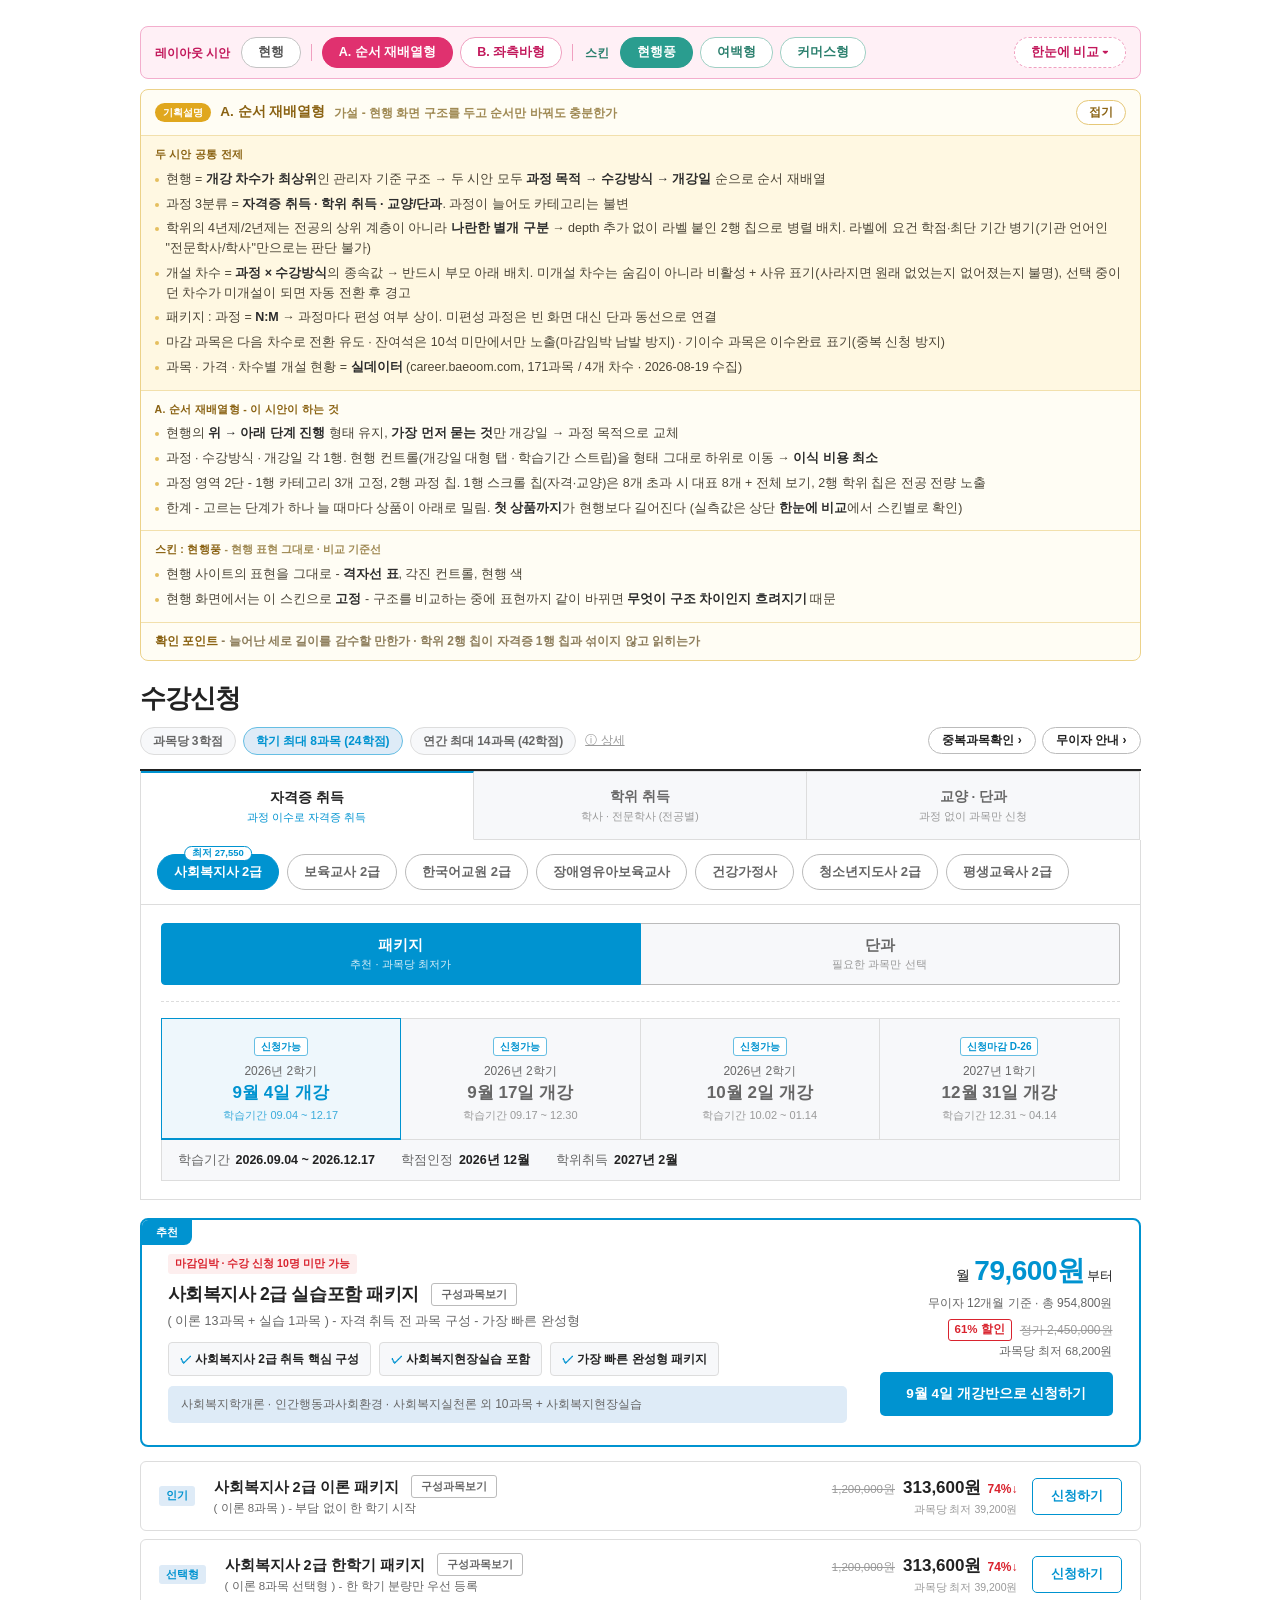
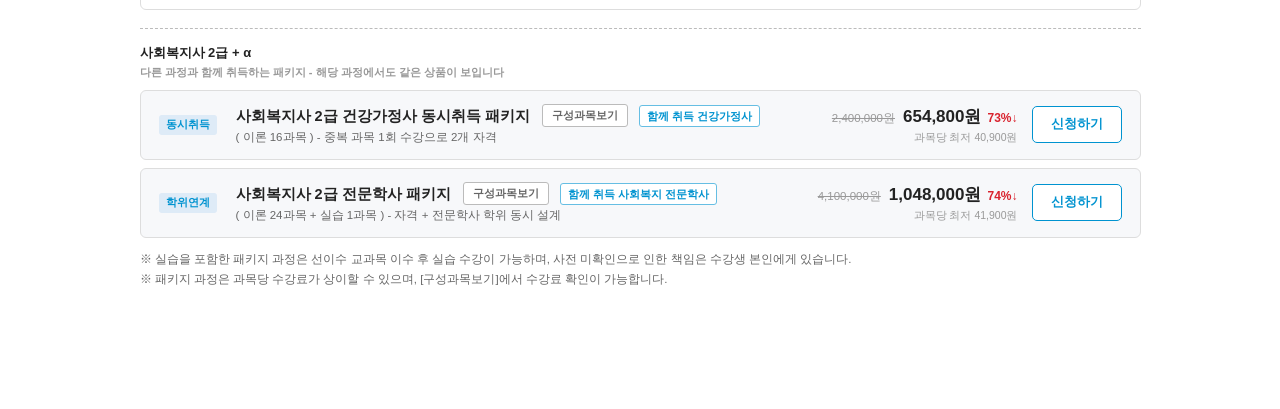
==== commit cf6e305a: "표기·용어 정리 · 자격증 이수구분 필수/선택 전환 · 설계 요약 재설계 표기 - 엠대시(—) 490개를 하이픈(-)으로 일괄 치환 (전 파일) - 빈 셀 자리표시자 대시도 하이픈" ====
--- a/enrollment/index.html
+++ b/enrollment/index.html
@@ -45,7 +45,7 @@
   .c-chip.act{background:var(--main);border-color:var(--main);color:#fff;}
   .c-chip .mb{position:absolute;top:-9px;left:50%;transform:translateX(-50%);background:#fff;border:1px solid var(--main);color:var(--main);font-size:9.5px;font-weight:800;border-radius:9px;padding:0 7px;white-space:nowrap;}
   .c-chip.more{border-style:dashed;color:var(--gray-light);}
-  /* 학위 카테고리 — 학위 수준 라벨을 붙인 2행 칩 (깊이 추가 없이 병렬) */
+  /* 학위 카테고리 - 학위 수준 라벨을 붙인 2행 칩 (깊이 추가 없이 병렬) */
   .course-row.rows{flex-direction:column;align-items:stretch;gap:0;overflow-x:visible;padding:12px 16px;}
   .chip-line{display:flex;align-items:flex-start;gap:14px;padding:6px 0;}
   .chip-line + .chip-line{margin-top:8px;padding-top:12px;border-top:1px dashed var(--line);}
@@ -123,7 +123,7 @@
   .round-tab.act .rt4{border-top-color:var(--mid);}
   .round-tab.act .rt3{color:var(--main);opacity:.75;}
   .round-info{display:flex;gap:6px 26px;flex-wrap:wrap;background:var(--panel);border:1px solid var(--line);border-top:none;padding:11px 16px;font-size:12.5px;color:var(--gray);}
-  /* 개설 차수 규칙 안내 — 값이 아니라 규칙이므로 톤을 낮추고 오른쪽 끝에 둔다 */
+  /* 개설 차수 규칙 안내 - 값이 아니라 규칙이므로 톤을 낮추고 오른쪽 끝에 둔다 */
   .round-info b{color:var(--ink);font-weight:700;margin-left:6px;}
 
   /* 패키지 모드 */
@@ -209,7 +209,7 @@
   .pkg-none.soft .pn-d{margin-top:3px;flex:1;min-width:220px;}
   .pkg-none.soft .pn-go{margin-top:0;margin-left:auto;font-size:12px;padding:8px 16px;background:#fff;color:var(--main);border:1px solid var(--mid);}
 
-  /* 교차 상품 구역 — 다른 과정과 결과물을 공유하는 패키지 (동시취득·학위연계) */
+  /* 교차 상품 구역 - 다른 과정과 결과물을 공유하는 패키지 (동시취득·학위연계) */
   .cross-zone{margin-top:18px;border-top:1px dashed var(--line-dark);padding-top:14px;}
   .cz-head{font-size:13px;font-weight:800;margin-bottom:9px;}
   .cz-head small{display:block;font-size:11px;font-weight:600;color:var(--gray-light);margin-top:2px;}
@@ -249,7 +249,7 @@
   td.icon-td{text-align:center;width:76px;color:var(--gray);font-size:16px;cursor:pointer;}
 
   /* ── 레이아웃 시안 B: 좌측바형 ── */
-  /* 시연 전용 컨트롤 — 실제 서비스 UI가 아님을 색으로 구분 */
+  /* 시연 전용 컨트롤 - 실제 서비스 UI가 아님을 색으로 구분 */
   .lay-switch{display:flex;align-items:center;gap:7px;flex-wrap:wrap;background:#fff0f6;border:1px solid #f3aecd;border-radius:8px;padding:10px 14px;margin-bottom:16px;}
   .lay-switch span{font-size:12px;font-weight:800;color:#c2185b;margin-right:4px;}
   .lay-switch em{font-style:normal;font-size:11px;font-weight:600;color:#d081a5;margin-left:4px;}
@@ -265,16 +265,16 @@
   .lay-switch button.base.act{background:#4a4a4a;border-color:#4a4a4a;color:#fff;}
   .lay-switch button.cmp-tog{margin-left:auto;border-style:dashed;}
   /* 스킨은 구조와 다른 축이므로 색을 달리 준다 */
-  /* 스킨 버튼 묶음은 래퍼가 아니라 바로 플렉스 항목이 되게 — 래퍼의 라인박스가 바 높이를 키운다 */
+  /* 스킨 버튼 묶음은 래퍼가 아니라 바로 플렉스 항목이 되게 - 래퍼의 라인박스가 바 높이를 키운다 */
   #skinBtns{display:contents;}
   .lay-switch span.sk-lab{color:#2a7f6d;margin-left:2px;}
   .lay-switch button.skin{border-color:#9fd0c4;color:#2a7f6d;}
   .lay-switch button.skin:hover{background:#e8f6f2;}
   .lay-switch button.skin.act{background:#2a9d8f;border-color:#2a9d8f;color:#fff;}
-  /* 설명은 남는 폭만 차지하고 줄바꿈을 유발하지 않게 — 바는 항상 한 줄 */
+  /* 설명은 남는 폭만 차지하고 줄바꿈을 유발하지 않게 - 바는 항상 한 줄 */
   .lay-switch .sk-note{flex:1 1 0;min-width:0;overflow:hidden;text-overflow:ellipsis;white-space:nowrap;color:#7fb3a8;}
 
-  /* 한눈에 비교표 — 세 화면을 같은 항목 위에 놓고 대조 */
+  /* 한눈에 비교표 - 세 화면을 같은 항목 위에 놓고 대조 */
   .cmp-note{display:none;border:1px solid #e0e0e0;border-radius:8px;background:#fff;margin:-6px 0 18px;overflow-x:auto;}
   .cmp-note table{width:100%;border-collapse:collapse;min-width:860px;}
   .cmp-note th,.cmp-note td{border:1px solid #efefef;font-size:12px;line-height:1.52;padding:9px 11px;vertical-align:top;text-align:left;}
@@ -289,7 +289,7 @@
   .cmp-note td small{display:block;font-size:11px;font-weight:600;color:#999;margin-top:2px;}
   .cmp-foot{border-top:1px solid #efefef;padding:9px 12px;font-size:11.5px;font-weight:600;color:#888;}
   .cmp-foot b{color:#555;font-weight:800;}
-  /* 스킨을 바꾸면 세로 길이가 얼마나 달라지는지 — 표 아래 한 줄 */
+  /* 스킨을 바꾸면 세로 길이가 얼마나 달라지는지 - 표 아래 한 줄 */
   .cmp-px{display:flex;align-items:center;gap:8px;flex-wrap:wrap;border-top:1px solid #efefef;padding:10px 12px;}
   .cmp-px .pxl{font-size:11px;font-weight:800;color:#999;margin-right:2px;}
   .cmp-px .pxi{display:flex;align-items:center;gap:7px;border:1px solid #ececec;border-radius:8px;padding:5px 11px;font-size:11.5px;font-weight:700;color:#888;}
@@ -298,7 +298,7 @@
   .cmp-px .pxi.on b{color:#c2185b;}
   .cmp-px .pxn{margin-left:auto;font-size:11px;font-weight:700;color:#aaa;}
 
-  /* ── 현행 재현 — career.baeoom.com/lectureN 구조를 그대로 옮긴 비교 기준선 ── */
+  /* ── 현행 재현 - career.baeoom.com/lectureN 구조를 그대로 옮긴 비교 기준선 ── */
   #curShell{display:none;}
   .cur-dday{background:#2b323d;color:#fff;text-align:center;font-size:13px;font-weight:700;padding:10px 12px;border-radius:6px 6px 0 0;margin-bottom:14px;}
   .cur-dday em{font-style:normal;background:#fff;color:#e0316f;border:1px solid #e0316f;border-radius:3px;padding:1px 7px;font-size:12px;margin-right:7px;}
@@ -337,7 +337,7 @@
   .cur-si .pk:hover{border-color:#e0316f;color:#e0316f;}
   .cur-hint{border:1px solid #d5d5d5;border-top:none;background:#fcfcfc;padding:9px 14px;font-size:11.5px;font-weight:600;color:#999;}
 
-  /* 우측 레일 — 할인 이벤트 표와 장바구니가 본문 밖에 따로 서 있다 */
+  /* 우측 레일 - 할인 이벤트 표와 장바구니가 본문 밖에 따로 서 있다 */
   .cr-box{border:1px solid #cfcfcf;background:#fff;margin-bottom:10px;}
   .cr-h{background:#f3f3f3;border-bottom:1px solid #cfcfcf;text-align:center;font-size:12px;font-weight:800;color:#444;padding:8px;}
   .cr-tbl{width:100%;border-collapse:collapse;}
@@ -351,12 +351,12 @@
   .cr-more{border:none;background:none;font-family:inherit;font-size:11.5px;font-weight:700;color:#777;padding:7px 0;cursor:pointer;}
   .cr-go{display:block;width:100%;background:#f5821f;border:none;border-radius:4px;color:#fff;font-family:inherit;font-size:14px;font-weight:800;padding:11px;cursor:pointer;}
 
-  /* 현행에는 없는 개편 요소는 감춘다 — 안내 칩(→ 원문 한 줄) · 이수구분 필터 칩 */
+  /* 현행에는 없는 개편 요소는 감춘다 - 안내 칩(→ 원문 한 줄) · 이수구분 필터 칩 */
   body.lay-cur .g-chip,body.lay-cur .g-more,body.lay-cur .filter-chips{display:none;}
   body.lay-cur #curMount{margin-top:16px;}
   .hash-tag{color:#8aa2c4;font-weight:600;margin-right:5px;}
 
-  /* ══ 개편풍 스킨 (여백형) — 구조와 별개의 두 번째 축 ══
+  /* ══ 개편풍 스킨 (여백형) - 구조와 별개의 두 번째 축 ══
      현행은 격자선·테두리로 영역을 나눈다. 여기서는 그 선을 걷어내고 여백·배경·라운드로 나눈다.
      구조(A·B)는 손대지 않고 표현만 바꾸므로, 두 축을 교차해서 무엇이 구조 차이이고
      무엇이 표현 차이인지 분리해 볼 수 있다. 현행 탭에는 적용하지 않는다 (기준선 유지) */
@@ -373,13 +373,13 @@
   body.skin-air .g-chip.strong{background:var(--soft);border:none;color:var(--main);}
   body.skin-air .top-btn{border:none;background:#fff;border-radius:9px;padding:6px 14px;}
 
-  /* 과정 카테고리 — 박스 탭 → 밑줄 탭 */
+  /* 과정 카테고리 - 박스 탭 → 밑줄 탭 */
   body.skin-air .course-tabs{border-left:none;gap:6px;border-bottom:1px solid var(--line);}
   body.skin-air .course-tab{border:none;background:transparent;padding:13px 4px 14px;border-bottom:2px solid transparent;font-size:15px;}
   body.skin-air .course-tab.act{background:transparent;border-top:none;border-bottom:2px solid var(--main);color:var(--main);}
   body.skin-air .course-tab.act::after{display:none;}
 
-  /* 과정 칩 — 테두리 대신 배경 */
+  /* 과정 칩 - 테두리 대신 배경 */
   body.skin-air .course-row{border:none;background:transparent;padding:16px 0 2px;}
   body.skin-air .course-row.rows{padding:14px 0 2px;}
   body.skin-air .c-chip{border:none;background:#fff;border-radius:11px;padding:10px 17px;}
@@ -387,7 +387,7 @@
   body.skin-air .c-chip.more{background:transparent;box-shadow:inset 0 0 0 1px var(--line-dark);}
   body.skin-air .chip-line + .chip-line{border-top:1px solid var(--line);}
 
-  /* 수강방식 — 붙은 버튼 → 세그먼트 컨트롤 */
+  /* 수강방식 - 붙은 버튼 → 세그먼트 컨트롤 */
   body.skin-air .select-zone{border:none;background:transparent;padding:8px 0 0;}
   body.skin-air .sel-row + .sel-row{border-top:none;margin-top:12px;padding-top:4px;}
   body.skin-air .mode-toggle,body.skin-air .mtabs{background:#e8ecf1;border-radius:13px;padding:4px;gap:4px;}
@@ -396,14 +396,14 @@
   body.skin-air .mode-toggle button.active small,body.skin-air .mtabs button.active small{color:var(--gray);opacity:1;}
   body.skin-air .main-top{border-bottom:none;}
 
-  /* 개강일 — 맞붙은 탭 → 떨어진 카드 */
+  /* 개강일 - 맞붙은 탭 → 떨어진 카드 */
   body.skin-air .round-tabs{gap:8px;}
   body.skin-air .round-tab,body.skin-air .round-tab + .round-tab{border:1px solid var(--line);border-radius:13px;background:#fff;padding:16px 8px;}
   body.skin-air .round-tab.act{background:var(--soft);border:1px solid var(--main);box-shadow:inset 0 0 0 1px var(--main);}
   body.skin-air .round-info{border:none;background:transparent;padding:13px 2px 0;}
   body.skin-air .rrow{border-bottom:none;}
 
-  /* 상품 — 테두리 → 그림자 */
+  /* 상품 - 테두리 → 그림자 */
   body.skin-air .pkg-hero{border:none;border-radius:18px;box-shadow:0 3px 16px rgba(20,30,50,.1);padding:26px 28px;}
   body.skin-air .pkg-row{border:none;border-radius:14px;box-shadow:0 1px 6px rgba(20,30,50,.08);background:#fff;padding:16px 20px;margin-bottom:10px;}
   body.skin-air .cross-zone .pkg-row{background:#fff;}
@@ -416,7 +416,7 @@
   body.skin-air .pkg-none{border:none;border-radius:16px;background:#fff;box-shadow:0 1px 6px rgba(20,30,50,.07);}
   body.skin-air .cross-zone{border-top:1px solid var(--line);}
 
-  /* 과목표 — 격자 제거, 행 구분선만. 회색 바탕 위에서는 표 전체가 하나의 흰 카드가 된다 */
+  /* 과목표 - 격자 제거, 행 구분선만. 회색 바탕 위에서는 표 전체가 하나의 흰 카드가 된다 */
   body.skin-air .single-body.show{background:#fff;border-radius:16px;padding:4px 20px 18px;box-shadow:0 1px 6px rgba(20,30,50,.07);}
   body.skin-air table.subj{font-size:13.5px;}
   body.skin-air table.subj th{background:transparent;border:none;border-bottom:1px solid var(--line-dark);padding:11px 6px;font-size:11.5px;color:var(--gray-light);white-space:nowrap;}
@@ -440,10 +440,10 @@
   /* 하단 합산 바 */
   body.skin-air .cart-bar{border-top:none;box-shadow:0 -3px 22px rgba(20,30,50,.13);}
 
-  /* ══ 커머스형 스킨 — 수강신청을 구매 경험으로 ══
+  /* ══ 커머스형 스킨 - 수강신청을 구매 경험으로 ══
      상품을 세로 리스트가 아니라 2단 카드 그리드로 깔고, 가격·할인율·CTA를 최대로 키운다.
      패키지 발견에는 유리하지만 단과 171과목 훑기에는 불리한 트레이드오프를 그대로 드러낸다.
-     CTA는 브랜드 강조색(배움 오렌지) — tokens.css의 --baeoom-main을 그대로 쓴다.
+     CTA는 브랜드 강조색(배움 오렌지) - tokens.css의 --baeoom-main을 그대로 쓴다.
      색은 이 한 줄에만 걸려 있으므로, 값을 바꾸면 배치는 그대로 두고 색만 교체된다 */
   body.skin-shop{--cta:var(--baeoom-main);}
   body.skin-shop .page-top h1{font-size:30px;}
@@ -457,7 +457,7 @@
   body.skin-shop .round-tab.act .rt2,body.skin-shop .round-tab.act .rt3{color:var(--cta);}
   body.skin-shop .rt-badge.ok{color:var(--cta);border-color:var(--cta);}
 
-  /* 상품 — 세로 리스트 → 2단 카드 그리드 */
+  /* 상품 - 세로 리스트 → 2단 카드 그리드 */
   body.skin-shop #pkgBody.show,body.skin-shop .cross-zone{display:flex;flex-wrap:wrap;gap:12px;align-items:stretch;}
   body.skin-shop .pkg-hero,body.skin-shop .cross-zone,body.skin-shop .cz-head,
   body.skin-shop .prac-notice,body.skin-shop .pkg-none{flex:1 1 100%;}
@@ -481,17 +481,17 @@
   body.skin-shop .hero-price .fin,body.skin-shop .pkg-price .fin,body.skin-shop .hero-price .m-main b{color:var(--cta);}
   body.skin-shop .ribbon,body.skin-shop .cart-cta{background:var(--cta);}
 
-  /* 표 — 가격을 CTA 색으로 올리고 행 호버 추가 */
+  /* 표 - 가격을 CTA 색으로 올리고 행 호버 추가 */
   body.skin-shop table.subj tbody tr:hover td{background:#fffaf6;}
   body.skin-shop td.fee .f{font-size:16px;color:var(--cta);}
   body.skin-shop .f-chip.act{background:var(--ink);border-color:var(--ink);}
-  /* 좌측바 가격 뱃지 — 내비게이션(.sn-item.act)은 브랜드 파랑으로 두고, 값이 가격인 것만 CTA 색으로.
+  /* 좌측바 가격 뱃지 - 내비게이션(.sn-item.act)은 브랜드 파랑으로 두고, 값이 가격인 것만 CTA 색으로.
      주황 글자는 활성 행의 연파랑 바탕에서 1.8:1까지 떨어져 안 읽힌다 → 칩을 주황으로 채우고
      글자를 잉크색으로. 활성/비활성 어느 바탕에서도 7.2:1 */
   body.skin-shop .sn-item em{background:var(--cta);border-color:var(--cta);color:var(--ink);}
 
 
-  /* 기획설명 — 시연 전용 (선택한 시안의 의도·전제를 화면에서 바로 읽히게) */
+  /* 기획설명 - 시연 전용 (선택한 시안의 의도·전제를 화면에서 바로 읽히게) */
   .lay-note{border:1px solid #ecd28a;border-radius:8px;background:#fffdf4;margin:-6px 0 18px;}
   .ln-head{display:flex;align-items:center;gap:9px;flex-wrap:wrap;padding:10px 14px;border-bottom:1px solid #f2e0ac;}
   .ln-tag{background:#e0a71e;color:#fff;font-size:10px;font-weight:800;border-radius:10px;padding:2px 8px;letter-spacing:.02em;}
@@ -525,7 +525,7 @@
   .sn-item em{font-style:normal;font-size:9.5px;font-weight:800;color:var(--main);border:1px solid var(--mid);border-radius:8px;padding:0 6px;margin-left:5px;}
   .side-main{flex:1;min-width:0;}
   .main-top{display:flex;align-items:flex-end;gap:14px;border-bottom:2px solid var(--ink);flex-wrap:wrap;}
-  /* 캡션이 빠져 남는 폭 — 패키지/단과가 A안처럼 전체 폭을 쓰게 한다 */
+  /* 캡션이 빠져 남는 폭 - 패키지/단과가 A안처럼 전체 폭을 쓰게 한다 */
   .mtabs{display:flex;flex:1;}
   .mtabs button{flex:1;border:1px solid var(--line);border-bottom:none;background:var(--panel);font-family:inherit;font-size:14px;font-weight:800;color:var(--gray);padding:11px 28px 10px;cursor:pointer;line-height:1.25;text-align:center;}
   .mtabs button small{display:block;font-size:10.5px;font-weight:500;color:var(--gray-light);margin-top:1px;}
@@ -533,9 +533,9 @@
   .mtabs button.active{background:#fff;color:var(--main);border-top:2px solid var(--main);}
   .mtabs button.active small{color:var(--main);opacity:.75;}
   /* 개강일 = 과정 × 수강방식에 종속된 필터. 부모 바로 아래 배치 (스티키는 보류) */
-  /* 스티키 보류 — 상단 블록을 고정하면 아래 카드·목록이 그 밑으로 밀려 들어간다.
+  /* 스티키 보류 - 상단 블록을 고정하면 아래 카드·목록이 그 밑으로 밀려 들어간다.
      우선은 페이지 전체가 함께 스크롤되게 두고, 차수 고정은 따로 판단한다.
-     (되살릴 때: position:sticky;top:0;z-index:30;background:#fff — 배경은 겹침을 가리는 용도) */
+     (되살릴 때: position:sticky;top:0;z-index:30;background:#fff - 배경은 겹침을 가리는 용도) */
   .side-top{}
   .rrow{display:flex;align-items:flex-start;padding:14px 0 16px;border-bottom:1px solid var(--line);}
   .rrow-body{flex:1;min-width:0;}
@@ -572,7 +572,7 @@
 <body>
 <div class="wrap">
 
-  <!-- 레이아웃 시안 전환 (시연 전용 컨트롤 — 브랜드 컬러와 의도적으로 다른 톤) -->
+  <!-- 레이아웃 시안 전환 (시연 전용 컨트롤 - 브랜드 컬러와 의도적으로 다른 톤) -->
   <div class="lay-switch">
     <span>레이아웃 시안</span>
     <button id="layCur" class="base" onclick="applyLayout('cur')">현행</button>
@@ -586,14 +586,14 @@
     <button class="cmp-tog" id="cmpTog" onclick="toggleCmp()">한눈에 비교 ▾</button>
   </div>
 
-  <!-- 비교표 — 현행 · A · B를 한 화면에서 대조 (시연 전용) -->
+  <!-- 비교표 - 현행 · A · B를 한 화면에서 대조 (시연 전용) -->
   <div class="cmp-note" id="cmpNote">
     <table id="cmpTable"></table>
     <div id="cmpPx"></div>
-    <div class="cmp-foot">현행 열이 기준선 · 지금 보고 있는 화면의 열이 강조됩니다. '첫 상품까지'는 수강신청 타이틀 상단부터 첫 상품(패키지 카드 · 현행은 과목 표 첫 행)까지의 세로 거리로, 이 창의 실제 폭에서 <b id="cmpSkin"></b> 스킨 기준으로 <b>매번 실측</b>합니다 — 시연용 상단 바는 제외합니다.</div>
+    <div class="cmp-foot">현행 열이 기준선 · 지금 보고 있는 화면의 열이 강조됩니다. '첫 상품까지'는 수강신청 타이틀 상단부터 첫 상품(패키지 카드 · 현행은 과목 표 첫 행)까지의 세로 거리로, 이 창의 실제 폭에서 <b id="cmpSkin"></b> 스킨 기준으로 <b>매번 실측</b>합니다 - 시연용 상단 바는 제외합니다.</div>
   </div>
 
-  <!-- 기획설명 — 선택한 시안의 의도·전제 (시연 전용) -->
+  <!-- 기획설명 - 선택한 시안의 의도·전제 (시연 전용) -->
   <div class="lay-note">
     <div class="ln-head">
       <span class="ln-tag">기획설명</span>
@@ -610,7 +610,7 @@
         <h4 id="lnH1"></h4>
         <ul id="lnList"></ul>
       </div>
-      <!-- 스킨은 구조와 별개의 축 — 시안 설명과 같은 자리에서 같이 읽히게 -->
+      <!-- 스킨은 구조와 별개의 축 - 시안 설명과 같은 자리에서 같이 읽히게 -->
       <div class="ln-sec skin">
         <h4 id="lnSkinH"></h4>
         <ul id="lnSkinList"></ul>
@@ -638,7 +638,7 @@
     </div>
   </div>
 
-<!-- ══ 현행 — career.baeoom.com/lectureN 의 실제 구조를 그대로 재현한 비교 기준선 ══
+<!-- ══ 현행 - career.baeoom.com/lectureN 의 실제 구조를 그대로 재현한 비교 기준선 ══
      개강 차수를 가장 먼저 묻고 · 과정은 2뎁스 호버 드롭다운 · 패키지는 이 화면에 없고 별도 랜딩 새창 -->
 <div id="curShell">
   <div class="cur-dday" id="curDday"></div>
@@ -671,7 +671,7 @@
 </div><!-- /curShell -->
 
 
-<!-- ══ A. 순서 재배열형 — 고르는 단계 4개를 상품 위에 세로로 적층 ══ -->
+<!-- ══ A. 순서 재배열형 - 고르는 단계 4개를 상품 위에 세로로 적층 ══ -->
 <div id="stackShell">
 
   <!-- ① 과정 선택 (2단: 카테고리 → 과정) -->
@@ -698,7 +698,7 @@
 
 </div><!-- /stackShell -->
 
-<!-- ══ B. 좌측바형 — 고르는 단계를 성격별로 분배: 과정=좌측바 / 수강방식=본문 탭 / 개강일=우측 드롭다운 ══ -->
+<!-- ══ B. 좌측바형 - 고르는 단계를 성격별로 분배: 과정=좌측바 / 수강방식=본문 탭 / 개강일=우측 드롭다운 ══ -->
 <div id="sideShell">
   <aside class="side-nav" id="sideNav"></aside>
   <div class="side-main">
@@ -709,7 +709,7 @@
           <button id="sPkg" onclick="setMode('pkg')">패키지<small>추천 · 과목당 최저가</small></button>
           <button id="sSingle" onclick="setMode('single')">단과<small>필요한 과목만 선택</small></button>
         </div>
-        <!-- 학습설계 진입점 보류 — 두 기능의 역할 정리 후 재검토 (A안은 앞서 제거) -->
+        <!-- 학습설계 진입점 보류 - 두 기능의 역할 정리 후 재검토 (A안은 앞서 제거) -->
       </div>
       <div class="rrow">
         <div class="rrow-body">
@@ -722,7 +722,7 @@
   </div>
 </div><!-- /sideShell -->
 
-<!-- 상품 영역 — 두 레이아웃이 공유, 활성 셸로 이동 -->
+<!-- 상품 영역 - 두 레이아웃이 공유, 활성 셸로 이동 -->
 <div id="contentHolder">
   <!-- 패키지 모드 -->
   <div class="mode-body" id="pkgBody"></div>
@@ -730,7 +730,7 @@
   <!-- 단과 모드 -->
   <div class="mode-body single-body" id="singleBody">
     <!-- 학습설계 빌더 연계 진입점은 학습설계 확정 후 재검토 (보류) -->
-    <!-- 인정 과정 필터 줄 제거 — 과정 선택은 상단 하나로 통일 (전체 훑기는 교양·단과 › 전체 과목) -->
+    <!-- 인정 과정 필터 줄 제거 - 과정 선택은 상단 하나로 통일 (전체 훑기는 교양·단과 › 전체 과목) -->
     <div class="filter-chips" id="filterChips"></div>
     <table class="subj">
       <thead><tr><th>이수구분</th><th>신청</th><th style="text-align:left;padding-left:14px;">교과목</th><th id="thStatus">상태</th><th>수강료</th><th>수업계획서</th><th>미리보기</th></tr></thead>
@@ -765,7 +765,7 @@
 <div class="modal" id="confirmModal" onclick="if(event.target===this)this.classList.remove('open')">
   <div class="modal-box">
     <h4>신청 내용 확인</h4>
-    <div class="md">아래 내용으로 진행합니다 — 개강일과 학습기간을 확인해 주세요</div>
+    <div class="md">아래 내용으로 진행합니다 - 개강일과 학습기간을 확인해 주세요</div>
     <div id="cfBody"></div>
     <div class="modal-actions">
       <button class="ma-back" onclick="document.getElementById('confirmModal').classList.remove('open')">돌아가기</button>
@@ -793,7 +793,7 @@
   // 학위: level(학위 수준) × major(전공) 두 축. 상하관계가 아니라 직교하므로 depth를 늘리지 않고 2행으로 병렬 배치.
   // 전공은 career.baeoom.com/lectureN 의 학사(4년제)·전문학사(2년제) 분류 실제 목록.
   // 행 라벨이 학위 수준을 말하므로 칩은 전공명만 표기 (현행 분류 표기와 동일).
-  // major는 두 수준을 잇는 조인 키 — 명칭이 달라 매핑이 자명하지 않음 (사회복지학↔사회복지, 아동학↔아동ㆍ가족, 경영학↔경영)
+  // major는 두 수준을 잇는 조인 키 - 명칭이 달라 매핑이 자명하지 않음 (사회복지학↔사회복지, 아동학↔아동ㆍ가족, 경영학↔경영)
   deg:[
     // tag: 과목의 인정 과정 태그와 잇는 키 (단과 목록·개설 차수 산출에 사용)
     {id:"ba-psy", name:"심리학", level:"ba", major:"psy", tag:"심리학"},
@@ -819,7 +819,7 @@
     {id:"all", name:"전체 과목"}
   ]
 };
-// 학위 수준 — 기관 언어(전문학사/학사) 대신 요건 학점·최단 기간을 라벨에 함께 노출.
+// 학위 수준 - 기관 언어(전문학사/학사) 대신 요건 학점·최단 기간을 라벨에 함께 노출.
 // 두 수준이 항상 동시에 보이므로 별도의 비교·전환 UI를 두지 않는다 (판단 지점 중복 방지)
 const DEG_LEVELS=[
   {id:"ba", name:"4년제 학사", short:"140학점 · 최단 3학기"},
@@ -855,7 +855,7 @@
 }
 function renderCourseRow(){
   const row=$("courseRow"), list=COURSES2[catSel];
-  // 학위는 학위 수준별로 라벨을 붙여 2행 — 탭을 더 만들지 않고도 각 행이 짧게 유지됨
+  // 학위는 학위 수준별로 라벨을 붙여 2행 - 탭을 더 만들지 않고도 각 행이 짧게 유지됨
   row.classList.toggle("rows", catSel==="deg");
   row.innerHTML = catSel==="deg"
     ? DEG_LEVELS.map(l=>`
@@ -886,7 +886,7 @@
   {id:"a2", course:"as-biz", tag:"인기", name:"경영 전문학사 한학기 패키지", comp:"8과목 · 24학점", desc:"부담 없이 한 학기 시작", price:545600, orig:1200000, per:22700, pl:"학점당", disc:"55%"}
 ];
 
-// 개강 차수 — career.baeoom.com/lectureN 실제 값 (2026-08-19 재수집, 10월 2일 개강반 포함 4개 차수)
+// 개강 차수 - career.baeoom.com/lectureN 실제 값 (2026-08-19 재수집, 10월 2일 개강반 포함 4개 차수)
 const ROUNDS = [
   {id:"r1", term:"2026년 2학기", d:"9월 4일 개강", date:"2026-09-04", period:"2026.09.04 ~ 2026.12.17", pshort:"09.04 ~ 12.17", credit:"2026년 12월", degree:"2027년 2월", st:"ok"},
   {id:"r2", term:"2026년 2학기", d:"9월 17일 개강", date:"2026-09-17", period:"2026.09.17 ~ 2026.12.30", pshort:"09.17 ~ 12.30", credit:"2027년 1월", degree:"2027년 2월", st:"ok"},
@@ -895,11 +895,11 @@
 ];
 // 정가(orig)는 9월 4일 개강반 단과 정가 합계 (이론 150,000 / 실습 500,000) 기준
 const PACKAGES = [
-  {id:"p1", course:"sw", reco:true, hot:true, name:"사회복지사 2급 실습포함 패키지", comp:"이론 13과목 + 실습 1과목", desc:"자격 취득 전 과목 구성 — 가장 빠른 완성형", price:954800, orig:2450000, per:68200, disc:"61%",
+  {id:"p1", course:"sw", reco:true, hot:true, name:"사회복지사 2급 실습포함 패키지", comp:"이론 13과목 + 실습 1과목", desc:"자격 취득 전 과목 구성 - 가장 빠른 완성형", price:954800, orig:2450000, per:68200, disc:"61%",
    benefits:["사회복지사 2급 취득 핵심 구성","사회복지현장실습 포함","가장 빠른 완성형 패키지"],
    preview:"사회복지학개론 · 인간행동과사회환경 · 사회복지실천론 외 10과목 + 사회복지현장실습"},
   {id:"p2", course:"sw", tag:"인기", name:"사회복지사 2급 이론 패키지", comp:"이론 8과목", desc:"부담 없이 한 학기 시작", price:313600, orig:1200000, per:39200, disc:"74%"},
-  // 교차 상품 — 결과물이 둘 이상이므로 소유 과정도 둘. 어느 쪽으로 들어와도 발견되어야 한다
+  // 교차 상품 - 결과물이 둘 이상이므로 소유 과정도 둘. 어느 쪽으로 들어와도 발견되어야 한다
   {id:"p3", course:"sw", courses:["sw","hf"], yields:["사회복지사 2급","건강가정사"], tag:"동시취득", name:"사회복지사 2급 건강가정사 동시취득 패키지", comp:"이론 16과목", desc:"중복 과목 1회 수강으로 2개 자격", price:654800, orig:2400000, per:40900, disc:"73%"},
   {id:"p4", course:"sw", courses:["sw","as-sw"], yields:["사회복지사 2급","사회복지 전문학사"], tag:"학위연계", name:"사회복지사 2급 전문학사 패키지", comp:"이론 24과목 + 실습 1과목", desc:"자격 + 전문학사 학위 동시 설계", price:1048000, orig:4100000, per:41900, disc:"74%"},
   {id:"p5", course:"sw", tag:"선택형", name:"사회복지사 2급 한학기 패키지", comp:"이론 8과목 선택형", desc:"한 학기 분량만 우선 등록", price:313600, orig:1200000, per:39200, disc:"74%"}
@@ -909,7 +909,7 @@
 // 상단 카테고리가 자격/학위로 갈려 있어도 양쪽 모두에서 발견되어야 한다.
 function pkgCourses(p){ return p.courses || [p.course]; }
 function curPkgs(){ return ALL_PKGS.filter(p=>pkgCourses(p).includes(courseSel)); }
-// 이 과정 단독 상품 / 다른 과정과 걸친 교차 상품 — 표시 구역을 나눈다
+// 이 과정 단독 상품 / 다른 과정과 걸친 교차 상품 - 표시 구역을 나눈다
 function ownPkgs(){ return curPkgs().filter(p=>pkgCourses(p).length===1); }
 function crossPkgs(){ return curPkgs().filter(p=>pkgCourses(p).length>1); }
 // 교차 상품이 이 과정 말고 어떤 결과물을 함께 주는지 (yields[i]는 courses[i]의 결과물)
@@ -917,7 +917,7 @@
   const cs=pkgCourses(p);
   return (p.yields||[]).filter((y,i)=>cs[i]!==courseSel);
 }
-// 단과 필터 탭 — career.baeoom.com/lectureN 의 실제 인정 과정 태그 13종 (+ 전체)
+// 단과 필터 탭 - career.baeoom.com/lectureN 의 실제 인정 과정 태그 13종 (+ 전체)
 const DEPTS = [
   {n:"전체", tag:""},
   {n:"사회복지사", tag:"사회복지사"}, {n:"보육교사", tag:"보육교사"},
@@ -927,7 +927,7 @@
   {n:"경영학", tag:"경영학"}, {n:"컴퓨터공학", tag:"컴퓨터공학"},
   {n:"KICPA", tag:"KICPA"}, {n:"미용", tag:"미용"}, {n:"교양", tag:"교양"}
 ];
-// 과목 — career.baeoom.com/lectureN 실데이터 (2026-08-19 재수집). 4개 차수 목록을 각각 수집해 병합.
+// 과목 - career.baeoom.com/lectureN 실데이터 (2026-08-19 재수집). 4개 차수 목록을 각각 수집해 병합.
 // [이수구분, 과목명, 교수, 할인가, 인정과정, 지역, 차수별상태]
 // 차수별상태 4글자 = [9/4, 9/17, 10/2, 12/31] 순 · O=신청가능 H=마감임박 C=신청마감 -=해당 차수 미개설
 // 정가는 이수구분·할인가에서 도출 (실습 500,000 / 청소년·한국어 실습 600,000 / 대면 300,000 / 이론 150,000 / 미용계열 500,000)
@@ -1116,7 +1116,7 @@
   hash:r[4], region:r[5], st:r[6],
   prac:r[0]==="실습", pre:r[1]==="사회복지현장실습",
   done:DONE_SUBJECTS.includes(r[1]),
-  seats:2+(r[1].length%8)   // 잔여석은 개편안 제안 항목 — 현행은 "마감임박"만 노출하므로 예시값
+  seats:2+(r[1].length%8)   // 잔여석은 개편안 제안 항목 - 현행은 "마감임박"만 노출하므로 예시값
 }));
 
 let mode="pkg", roundSel="r1", deptSel=0;
@@ -1130,7 +1130,7 @@
   $("mSingle").classList.toggle("active",m==="single");
   $("sPkg").classList.toggle("active",m==="pkg");
   $("sSingle").classList.toggle("active",m==="single");
-  // 인라인 display 대신 클래스 — 스킨이 표시 방식(블록/그리드)을 바꿀 수 있어야 한다
+  // 인라인 display 대신 클래스 - 스킨이 표시 방식(블록/그리드)을 바꿀 수 있어야 한다
   $("pkgBody").classList.toggle("show", m==="pkg");
   $("singleBody").classList.toggle("show",m==="single");
   // 수강방식도 개설 차수 집합을 바꾸는 부모 단계
@@ -1160,7 +1160,7 @@
 
 /* ── 레이아웃 시안 B: 좌측바형 ──
    과정(항목 많음·계층 있음) → 좌측바 / 수강방식(2택) → 본문 탭 / 개강일(3택·저빈도) → 드롭다운.
-   상품 영역(#contentHolder)은 두 시안이 공유하며 활성 셸로 이동시킨다 — 데이터·렌더 함수는 완전히 동일 */
+   상품 영역(#contentHolder)은 두 시안이 공유하며 활성 셸로 이동시킨다 - 데이터·렌더 함수는 완전히 동일 */
 const SIDE_GROUPS=[
   {cat:"cert", label:"자격증 취득", sub:"과정 이수로 자격증 취득", pick:()=>COURSES2.cert},
   {cat:"deg", label:"4년제 학사", sub:"140학점 · 최단 3학기", pick:()=>COURSES2.deg.filter(c=>c.level==="ba")},
@@ -1185,7 +1185,7 @@
   const t=new Date(); t.setHours(0,0,0,0);
   return Math.round((new Date(r.date+"T00:00:00")-t)/86400000);
 }
-/* 개설 차수 = 과정 × 수강방식으로 산출 — 하드코딩이 아니라 실제 과목 데이터에서 도출.
+/* 개설 차수 = 과정 × 수강방식으로 산출 - 하드코딩이 아니라 실제 과목 데이터에서 도출.
    그 과정(인정 과정 태그)의 과목 중 해당 차수에 신청 가능한 것이 하나라도 있으면 개설.
    실데이터 확인 결과 13개 태그 전부 4개 차수에 개설되어 있어 현재는 미개설 과정이 없다.
    차수마다 달라지는 것은 과정 단위 개설 여부가 아니라 과목 단위 마감·미개설 현황이다. */
@@ -1209,7 +1209,7 @@
   roundSel=open[0];
   roundWarn=`${prev.d}은 이 과정에 개설되지 않아 ${ROUNDS.find(r=>r.id===roundSel).d}으로 변경했습니다`;
 }
-/* 개강일 탭 마크업은 A·B 시안이 공유 — 두 시안의 텍스트 배치를 동일하게 유지 */
+/* 개강일 탭 마크업은 A·B 시안이 공유 - 두 시안의 텍스트 배치를 동일하게 유지 */
 function roundTabsHTML(){
   const open=openRoundIds();
   return ROUNDS.map((r,i)=>{
@@ -1218,7 +1218,7 @@
       : d>0 && d<=7 ? {c:"hot", t:`신청마감 D-${d}`}
       : d>0 && d<=30 ? {c:"ok", t:`신청마감 D-${d}`}
       : {c:"ok", t:"신청가능"};
-    /* 과목 개수(신청 가능 N/M과목)는 노출하지 않는다 — 과정 단위 미개설만 표시 */
+    /* 과목 개수(신청 가능 N/M과목)는 노출하지 않는다 - 과정 단위 미개설만 표시 */
     const cnt = !ok ? `<div class="rt4 none">이 과정 미개설</div>` : "";
     return `<div class="round-tab ${roundSel===r.id?"act":""} ${ok?"":"off"}"
       onclick="${ok?`pickRound('${r.id}')`:`alert('이 과정에는 개설되지 않은 차수입니다 (시연)')`}">
@@ -1229,7 +1229,7 @@
 }
 function roundInfoHTML(){
   const r=ROUNDS.find(x=>x.id===roundSel);
-  /* 규칙 안내("개설 차수는 과정 × 수강방식에 따라…")는 제거했다 — 미개설 차수는 탭 자체가
+  /* 규칙 안내("개설 차수는 과정 × 수강방식에 따라…")는 제거했다 - 미개설 차수는 탭 자체가
      비활성 + "이 과정 미개설"로 이미 말하고 있어 한 줄 더 붙일 값이 없었다.
      전제 자체는 기획설명의 공통 전제에 남아 있다 */
   return (roundWarn?`<span class="rrow-warn">⚠ ${roundWarn}</span>`:"")
@@ -1250,67 +1250,67 @@
   `과목 · 가격 · 차수별 개설 현황 = <b>실데이터</b> (career.baeoom.com, 171과목 / 4개 차수 · 2026-08-19 수집)`
 ];
 const NOTES={
-  cur:{ t:"현행 — 지금의 수강신청 화면", h:"비교 기준선 — 두 시안이 무엇을 바꾸는지 이 화면과 대조",
+  cur:{ t:"현행 - 지금의 수강신청 화면", h:"비교 기준선 - 두 시안이 무엇을 바꾸는지 이 화면과 대조",
     ch:"두 시안이 공통으로 바꾸려는 것",
-    h1:"현행 — 이 화면이 하는 것 · 그래서 생기는 일",
+    h1:"현행 - 이 화면이 하는 것 · 그래서 생기는 일",
     li:[
       `<b>가장 먼저 묻는 것</b> = 개강 차수. "무엇을 얻는지"보다 "언제 시작하는지"를 먼저 묻는 관리자 기준 순서`,
       `과정 = 탭 8개 + <b>호버 드롭다운</b> 하위 24종. 하위를 고르면 상단에는 대분류만 남아 <b>지금 무엇을 보고 있는지 화면에 안 남음</b>`,
-      `분류 기준 혼재 — 수준(자격증 · 학사 · 전문학사)과 개별 과정(KICPA · 한국어교원 · 미용)이 같은 줄. <b>한국어교원 · 미용은 두 곳에 중복</b>`,
-      `<b>패키지가 이 화면에 없음</b> — 하위 항목의 '패키지' 배지가 별도 랜딩(/landing/*.asp)을 새창으로 염. 고른 개강일도 장바구니도 이어지지 않음`,
+      `분류 기준 혼재 - 수준(자격증 · 학사 · 전문학사)과 개별 과정(KICPA · 한국어교원 · 미용)이 같은 줄. <b>한국어교원 · 미용은 두 곳에 중복</b>`,
+      `<b>패키지가 이 화면에 없음</b> - 하위 항목의 '패키지' 배지가 별도 랜딩(/landing/*.asp)을 새창으로 염. 고른 개강일도 장바구니도 이어지지 않음`,
       `개강 차수는 과정과 무관하게 <b>항상 전 차수 고정 노출</b>. 그 과정에 개설됐는지 · 마감됐는지는 표를 열어야 앎`,
       `마감 과목은 '대기접수'만 · 다음 차수 안내 없음. 잔여석 대신 '마감임박' 문구만`,
       `우측 레일 = 단과 할인 이벤트 <b>정가표</b> + 장바구니. 할인 조건(3과목 · 5과목)이 <b>지금 담긴 수량과 연결되지 않음</b>`
     ],
-    f:`<b>확인 포인트</b> — 두 시안이 공통으로 건드리는 지점은 ① 가장 먼저 묻는 것을 과정으로 ② 패키지를 같은 화면 안으로 ③ 개설 차수를 과정 종속값으로. 나머지 차이는 <b>한눈에 비교</b> 표에서 한 번에 대조`
+    f:`<b>확인 포인트</b> - 두 시안이 공통으로 건드리는 지점은 ① 가장 먼저 묻는 것을 과정으로 ② 패키지를 같은 화면 안으로 ③ 개설 차수를 과정 종속값으로. 나머지 차이는 <b>한눈에 비교</b> 표에서 한 번에 대조`
   },
   stack:{
     t:"A. 순서 재배열형",
-    h:"가설 — 현행 화면 구조를 두고 순서만 바꿔도 충분한가",
-    h1:"A. 순서 재배열형 — 이 시안이 하는 것",
+    h:"가설 - 현행 화면 구조를 두고 순서만 바꿔도 충분한가",
+    h1:"A. 순서 재배열형 - 이 시안이 하는 것",
     li:[
       `현행의 <b>위 → 아래 단계 진행</b> 형태 유지, <b>가장 먼저 묻는 것</b>만 개강일 → 과정 목적으로 교체`,
       `과정 · 수강방식 · 개강일 각 1행. 현행 컨트롤(개강일 대형 탭 · 학습기간 스트립)을 형태 그대로 하위로 이동 → <b>이식 비용 최소</b>`,
-      `과정 영역 2단 — 1행 카테고리 3개 고정, 2행 과정 칩. 1행 스크롤 칩(자격·교양)은 8개 초과 시 대표 8개 + 전체 보기, 2행 학위 칩은 전공 전량 노출`,
-      `한계 — 고르는 단계가 하나 늘 때마다 상품이 아래로 밀림. <b>첫 상품까지</b>가 현행보다 길어진다 (실측값은 상단 <b>한눈에 비교</b>에서 스킨별로 확인)`
+      `과정 영역 2단 - 1행 카테고리 3개 고정, 2행 과정 칩. 1행 스크롤 칩(자격·교양)은 8개 초과 시 대표 8개 + 전체 보기, 2행 학위 칩은 전공 전량 노출`,
+      `한계 - 고르는 단계가 하나 늘 때마다 상품이 아래로 밀림. <b>첫 상품까지</b>가 현행보다 길어진다 (실측값은 상단 <b>한눈에 비교</b>에서 스킨별로 확인)`
     ],
-    f:`<b>확인 포인트</b> — 늘어난 세로 길이를 감수할 만한가 · 학위 2행 칩이 자격증 1행 칩과 섞이지 않고 읽히는가`
+    f:`<b>확인 포인트</b> - 늘어난 세로 길이를 감수할 만한가 · 학위 2행 칩이 자격증 1행 칩과 섞이지 않고 읽히는가`
   },
   side:{
     t:"B. 좌측바형",
-    h:"가설 — 필터를 옆으로 빼고 상품을 먼저 보이게 하면 나은가",
-    h1:"B. 좌측바형 — 이 시안이 하는 것",
+    h:"가설 - 필터를 옆으로 빼고 상품을 먼저 보이게 하면 나은가",
+    h1:"B. 좌측바형 - 이 시안이 하는 것",
     li:[
-      `고르는 단계를 성격에 맞는 컨트롤에 분배 — 항목 많고 계층 있는 <b>과정은 좌측바</b>, 2택인 <b>수강방식은 본문 상단 탭</b>, <b>개강일은 그 아래</b> 대형 탭`,
-      `개강일을 좌측바로 올리지 않은 이유 — 부모(과정·수강방식)를 바꿀 때 차수가 시야 밖에서 조용히 갱신되면 결제 사고로 직결`,
-      `<b>스티키 보류</b> — 상단을 고정하면 아래 카드 · 목록이 그 밑으로 밀려 들어간다. 우선 페이지 전체가 함께 스크롤. 과목표를 내려보는 동안 차수를 붙잡아 둘지는 따로 판단`,
-      `단계를 더해도 상품이 아래로 밀리지 않음 — <b>첫 상품까지가 현행보다도 짧다</b> (순서 재배열형과의 핵심 차이). 과정 간 이동도 뒤로 가기 없이 한 번에`,
-      `레퍼런스 — 휴넷(좌측바), 고시스쿨(패키지/단과 분리)`
+      `고르는 단계를 성격에 맞는 컨트롤에 분배 - 항목 많고 계층 있는 <b>과정은 좌측바</b>, 2택인 <b>수강방식은 본문 상단 탭</b>, <b>개강일은 그 아래</b> 대형 탭`,
+      `개강일을 좌측바로 올리지 않은 이유 - 부모(과정·수강방식)를 바꿀 때 차수가 시야 밖에서 조용히 갱신되면 결제 사고로 직결`,
+      `<b>스티키 보류</b> - 상단을 고정하면 아래 카드 · 목록이 그 밑으로 밀려 들어간다. 우선 페이지 전체가 함께 스크롤. 과목표를 내려보는 동안 차수를 붙잡아 둘지는 따로 판단`,
+      `단계를 더해도 상품이 아래로 밀리지 않음 - <b>첫 상품까지가 현행보다도 짧다</b> (순서 재배열형과의 핵심 차이). 과정 간 이동도 뒤로 가기 없이 한 번에`,
+      `레퍼런스 - 휴넷(좌측바), 고시스쿨(패키지/단과 분리)`
     ],
-    f:`<b>확인 포인트</b> — 좌측바에 과정 17종이 모두 들어갔을 때의 길이 · 모바일에서의 대체 형태`
+    f:`<b>확인 포인트</b> - 좌측바에 과정 17종이 모두 들어갔을 때의 길이 · 모바일에서의 대체 형태`
   }
 };
-/* 스킨 기획설명 — 스킨은 구조와 독립된 두 번째 축이라 시안 설명과 별도 절로 붙인다.
+/* 스킨 기획설명 - 스킨은 구조와 독립된 두 번째 축이라 시안 설명과 별도 절로 붙인다.
    "왜 커머스형인가" 같은 이름의 근거가 화면만 보고는 안 읽히던 자리 */
 const SKIN_NOTES={
   old:{ s:"현행 표현 그대로 · 비교 기준선",
     li:[
-      `현행 사이트의 표현을 그대로 — <b>격자선 표</b>, 각진 컨트롤, 현행 색`,
-      `현행 화면에서는 이 스킨으로 <b>고정</b> — 구조를 비교하는 중에 표현까지 같이 바뀌면 <b>무엇이 구조 차이인지 흐려지기</b> 때문`
+      `현행 사이트의 표현을 그대로 - <b>격자선 표</b>, 각진 컨트롤, 현행 색`,
+      `현행 화면에서는 이 스킨으로 <b>고정</b> - 구조를 비교하는 중에 표현까지 같이 바뀌면 <b>무엇이 구조 차이인지 흐려지기</b> 때문`
     ]},
   air:{ s:"격자선 → 여백 · 라운드",
     li:[
-      `영역 구분을 <b>선에서 여백 · 라운드</b>로 — 표는 세로 격자 제거 후 행 구분선만, 헤더 배경도 제거`,
-      `<b>전제는 옅은 회색 바탕</b> — 걷어낸 선의 역할을 배경 대비가 대신한다. 흰 바탕에 흰 카드를 올리면 그림자만으로는 경계가 안 잡혀 화면이 빈다`,
+      `영역 구분을 <b>선에서 여백 · 라운드</b>로 - 표는 세로 격자 제거 후 행 구분선만, 헤더 배경도 제거`,
+      `<b>전제는 옅은 회색 바탕</b> - 걷어낸 선의 역할을 배경 대비가 대신한다. 흰 바탕에 흰 카드를 올리면 그림자만으로는 경계가 안 잡혀 화면이 빈다`,
       `칩 · 버튼은 테두리 대신 <b>흰 면</b>으로 바탕에서 떠오르고, 패키지/단과 토글은 활성 항목만 흰 카드로 뜨는 <b>세그먼트형</b>`,
-      `실측 — 표 행이 <b>86 → 93px</b>로 성겨지는 대신, 상단 구분선·여백이 줄어 <b>첫 상품까지는 53px 짧다</b> (스킨별 실측값은 상단 <b>한눈에 비교</b>)`
+      `실측 - 표 행이 <b>86 → 93px</b>로 성겨지는 대신, 상단 구분선·여백이 줄어 <b>첫 상품까지는 53px 짧다</b> (스킨별 실측값은 상단 <b>한눈에 비교</b>)`
     ]},
   shop:{ s:"수강신청을 구매 경험으로",
     li:[
-      `<b>커머스형이라 부르는 이유</b> — 쇼핑몰 상품 목록의 관용구를 그대로 채택. 패키지를 세로 리스트가 아니라 <b>2단 카드 그리드</b>로, 카드마다 <b>전폭 신청 버튼</b>`,
-      `가격이 화면에서 가장 큰 글자 (최종가 25px), 할인율은 <b>빨간 채운 뱃지</b> — 읽는 순서가 이름 → 가격에서 <b>가격 → 이름</b>으로 역전`,
-      `강조색은 <b>배움 오렌지</b> 하나로 통일 — CTA · 가격 · 리본 · 하단 장바구니 바가 모두 이 색. tokens.css의 <b>--baeoom-main</b> 참조이므로 배치는 그대로 두고 색만 교체 가능`,
-      `트레이드오프 — <b>패키지 발견에는 유리</b>, 카드가 자리를 많이 먹어 <b>단과 171과목 훑기에는 불리</b>`
+      `<b>커머스형이라 부르는 이유</b> - 쇼핑몰 상품 목록의 관용구를 그대로 채택. 패키지를 세로 리스트가 아니라 <b>2단 카드 그리드</b>로, 카드마다 <b>전폭 신청 버튼</b>`,
+      `가격이 화면에서 가장 큰 글자 (최종가 25px), 할인율은 <b>빨간 채운 뱃지</b> - 읽는 순서가 이름 → 가격에서 <b>가격 → 이름</b>으로 역전`,
+      `강조색은 <b>배움 오렌지</b> 하나로 통일 - CTA · 가격 · 리본 · 하단 장바구니 바가 모두 이 색. tokens.css의 <b>--baeoom-main</b> 참조이므로 배치는 그대로 두고 색만 교체 가능`,
+      `트레이드오프 - <b>패키지 발견에는 유리</b>, 카드가 자리를 많이 먹어 <b>단과 171과목 훑기에는 불리</b>`
     ]}
 };
 let noteOpen=true;
@@ -1318,7 +1318,7 @@
 function renderSkinNote(){
   const on = layout==="cur" ? "old" : skin;
   const k=SKINS.find(x=>x.id===on), n=SKIN_NOTES[on]; if(!n) return;
-  $("lnSkinH").innerHTML=`스킨 : ${k.n} <span class="h4-sub">— ${n.s}</span>`;
+  $("lnSkinH").innerHTML=`스킨 : ${k.n} <span class="h4-sub">- ${n.s}</span>`;
   $("lnSkinList").innerHTML=n.li.map(x=>`<li>${x}</li>`).join("");
 }
 function renderNote(){
@@ -1340,7 +1340,7 @@
 
 /* ── 현행 재현 ──
    career.baeoom.com/lectureN 의 실제 탭 구조. 두 시안이 무엇을 바꾸는지 대조할 기준선이므로
-   개선하지 않고 있는 그대로 옮긴다 — 고르는 순서, 분류 기준이 섞인 8개 탭, 호버 드롭다운,
+   개선하지 않고 있는 그대로 옮긴다 - 고르는 순서, 분류 기준이 섞인 8개 탭, 호버 드롭다운,
    화면 밖으로 나가는 패키지 링크, 본문과 분리된 우측 레일까지.
    선택 상태는 시안(catSel/courseSel)과 분리해 curTab/curSub로 따로 들고, 표에는 deptSel로만 반영한다 */
 const CUR_TABS=[
@@ -1370,14 +1370,14 @@
   ]},
   {id:"lib", n:"교양", tag:"교양"},
   {id:"cpa", n:"KICPA", subs:[{n:"KICPA(공인회계사)", tag:"KICPA"}]},
-  // 아래 둘은 위 대분류 안에도 같은 항목이 있다 — 현행의 중복 노출을 그대로 둔다
+  // 아래 둘은 위 대분류 안에도 같은 항목이 있다 - 현행의 중복 노출을 그대로 둔다
   {id:"kor", n:"한국어교원", tag:"한국어"},
   {id:"beauty", n:"미용", tag:"미용", newb:"신규 개설"}
 ];
 let curTab="all", curSub=0;
 function curTabDef(){ return CUR_TABS.find(t=>t.id===curTab)||CUR_TABS[0]; }
 function curTag(){ const t=curTabDef(); return t.subs ? (t.subs[curSub]||t.subs[0]).tag : (t.tag||""); }
-// 현행의 과정 선택은 표 필터(deptSel)로만 반영된다 — 개강 차수·상품 구성에는 영향을 주지 않는다
+// 현행의 과정 선택은 표 필터(deptSel)로만 반영된다 - 개강 차수·상품 구성에는 영향을 주지 않는다
 function syncCurDept(){
   const i=DEPTS.findIndex(d=>d.tag===curTag());
   deptSel = i>=0 ? i : 0;
@@ -1391,12 +1391,12 @@
   syncCurDept(); renderCur(); renderTable(); updateCartBar();
 }
 function curPkgLink(path,name){
-  alert(`패키지 랜딩 페이지 (시연) — 새 창\n${path}\n\n현행에서 ${name} 패키지는 수강신청 화면 밖에 있습니다.\n위에서 고른 개강일·장바구니가 이어지지 않고, 랜딩에서 상담 신청으로 빠집니다.`);
+  alert(`패키지 랜딩 페이지 (시연) - 새 창\n${path}\n\n현행에서 ${name} 패키지는 수강신청 화면 밖에 있습니다.\n위에서 고른 개강일·장바구니가 이어지지 않고, 랜딩에서 상담 신청으로 빠집니다.`);
 }
 function renderCur(){
   const r0=ROUNDS[0], d=ddayOf(r0);
   $("curDday").innerHTML = `<em>${r0.d}반</em> 신청 마감까지 <b>D-${d>0?String(d).padStart(2,"0")+"일":"DAY"}</b> 남았습니다`;
-  // 개강 차수 — 과정과 무관하게 항상 전 차수를 같은 크기로 노출 (개설 여부·마감 현황 표기 없음)
+  // 개강 차수 - 과정과 무관하게 항상 전 차수를 같은 크기로 노출 (개설 여부·마감 현황 표기 없음)
   $("curRounds").innerHTML = ROUNDS.map(r=>`
     <div class="cur-rt ${roundSel===r.id?"act":""}" onclick="pickRound('${r.id}')">
       <div class="a">${r.term}</div><div class="b">${r.d}</div>
@@ -1413,7 +1413,7 @@
           ${s.pkg?`<button class="pk" onclick="curPkgLink('${s.pkg}','${s.n}')">패키지</button>`:""}
         </div>`).join("")}</div>`:""}
     </div>`).join("");
-  // 단과 할인 이벤트 — 현행 그대로 정가표만 제시 (담긴 수량과 연결되지 않음)
+  // 단과 할인 이벤트 - 현행 그대로 정가표만 제시 (담긴 수량과 연결되지 않음)
   const man=n=>(n/10000).toString().replace(/\.0$/,"")+"만원";
   $("curDiscTbl").innerHTML = `<tr><th>수강료</th><th>3과목<br>이상</th><th>5과목<br>이상</th></tr>`
     + Object.keys(VOL_DISC).sort((a,b)=>b-a).map(k=>
@@ -1422,7 +1422,7 @@
   $("curCartSum").textContent = fmt(cartTotal());
 }
 
-/* 스킨 = 구조와 독립된 두 번째 축. 현행은 기준선이므로 항상 현행풍으로 고정한다 —
+/* 스킨 = 구조와 독립된 두 번째 축. 현행은 기준선이므로 항상 현행풍으로 고정한다 -
    표현까지 같이 바뀌면 무엇이 구조 차이인지 흐려진다 */
 const SKINS=[
   {id:"old",  n:"현행풍",   cls:""},
@@ -1433,13 +1433,13 @@
 // 비교표의 '첫 상품까지'는 스킨별 값이므로 스킨을 바꾸면 표도 다시 그린다
 function applySkin(s){ skin=s; syncSkin(); renderCmp(); }
 function syncSkin(){
-  // 현행은 기준선이므로 언제나 현행풍 — 표현까지 바뀌면 무엇이 구조 차이인지 흐려진다
+  // 현행은 기준선이므로 언제나 현행풍 - 표현까지 바뀌면 무엇이 구조 차이인지 흐려진다
   const on = layout==="cur" ? "old" : skin;
   SKINS.forEach(k=>{ if(k.cls) document.body.classList.toggle(k.cls, k.id===on); });
   $("skinBtns").innerHTML = SKINS.map(k=>
     `<button class="skin ${skin===k.id?"act":""}" title="${k.d||"현행 화면의 표현을 그대로"}" onclick="applySkin('${k.id}')">${k.n}</button>`).join("");
   const cur=SKINS.find(k=>k.id===skin);
-  $("skinNote").textContent = layout==="cur" ? "현행은 기준선 — 스킨 고정" : (cur.d||"");
+  $("skinNote").textContent = layout==="cur" ? "현행은 기준선 - 스킨 고정" : (cur.d||"");
   renderSkinNote();
 }
 
@@ -1459,7 +1459,7 @@
   syncSkin();
   // 과정 선택이 시안과 현행에서 따로 놀므로, 들어갈 때마다 표 필터를 그 화면의 선택으로 되돌린다
   cur ? syncCurDept() : syncDept();
-  // 현행에는 안내 칩이 없다 — 원문 한 줄이 상시 노출
+  // 현행에는 안내 칩이 없다 - 원문 한 줄이 상시 노출
   $("guideFull").style.display = cur?"block":"none";
   renderNote(); renderCmp();
   renderSideNav(); renderRoundPicker(); renderCur();
@@ -1470,17 +1470,17 @@
   renderTable();
 }
 let cmpOpen=false;
-/* 한눈에 비교 — 세 화면을 같은 항목 위에 놓고 대조. 현행 열이 기준선 */
+/* 한눈에 비교 - 세 화면을 같은 항목 위에 놓고 대조. 현행 열이 기준선 */
 const CMP_COLS=[
   {k:"cur", n:"현행", base:true}, {k:"stack", n:"A. 순서 재배열형"},
   {k:"side", n:"B. 좌측바형"}
 ];
 const CMP_ROWS=[
-  {ax:"먼저 묻는 것", cur:"<b>개강 차수</b> — 언제 시작하는지를 먼저 묻는다", stack:"<b>과정</b> — 무엇을 얻는지를 먼저 묻는다", side:"<b>과정</b> (좌측바 상시 노출)"},
+  {ax:"먼저 묻는 것", cur:"<b>개강 차수</b> - 언제 시작하는지를 먼저 묻는다", stack:"<b>과정</b> - 무엇을 얻는지를 먼저 묻는다", side:"<b>과정</b> (좌측바 상시 노출)"},
   {ax:"고르는 순서", cur:"개강 차수 → 과정 → 과목", stack:"과정 → 수강방식 → 개강일", side:"과정 → 수강방식 → 개강일 (성격별로 분배)"},
   {ax:"과정 선택", cur:"탭 8개 + <b>호버 드롭다운</b> 하위 24개. 고른 하위 항목이 상단에 남지 않음", stack:"카테고리 3개 + 과정 칩 (학위는 2행)", side:"좌측바 4개 그룹 26개 과정 전부 상시 노출"},
   {ax:"분류 기준", cur:"수준(자격증·학사·전문학사)과 개별 과정(KICPA·한국어교원·미용)이 <b>같은 줄에 혼재</b> · 한국어교원·미용은 두 곳에 중복", stack:"목적 3분류로 통일 (자격증 취득 · 학위 취득 · 교양/단과)", side:"좌동"},
-  {ax:"패키지", cur:"<b>이 화면에 없음</b> — 하위 항목의 '패키지' 배지가 별도 랜딩(/landing/*.asp)을 새창으로 열고, 개강일·장바구니가 끊김", stack:"같은 화면 안 <b>패키지/단과 탭</b>", side:"좌동"},
+  {ax:"패키지", cur:"<b>이 화면에 없음</b> - 하위 항목의 '패키지' 배지가 별도 랜딩(/landing/*.asp)을 새창으로 열고, 개강일·장바구니가 끊김", stack:"같은 화면 안 <b>패키지/단과 탭</b>", side:"좌동"},
   {ax:"개설 차수", cur:"과정과 무관하게 전 차수 고정 노출. 미개설·마감 여부 표기 없음", stack:"<b>과정 × 수강방식</b>의 종속값 · 미개설은 비활성 + 사유", side:"좌동"},
   {ax:"마감 과목", cur:"'대기접수' 버튼만 · 다음 차수 안내 없음", stack:"<b>다음 차수 전환</b> 유도", side:"좌동"},
   {ax:"잔여석", cur:"'마감임박' 문구만", stack:"10석 미만에서만 <b>잔여 N석</b>", side:"좌동"},
@@ -1516,18 +1516,18 @@
 }
 window.addEventListener("resize",()=>{ pxCache=null; });
 function pxRow(){
-  const p=pxCache&&pxCache[skin], f=v=>v==null?"—":`약 <b>${v}px</b>`;
+  const p=pxCache&&pxCache[skin], f=v=>v==null?"-":`약 <b>${v}px</b>`;
   return {ax:"첫 상품까지",
-    cur:`${f(p&&p.cur)}<small>과목 표 첫 행 — 화면 안에 패키지가 없음</small>`,
+    cur:`${f(p&&p.cur)}<small>과목 표 첫 행 - 화면 안에 패키지가 없음</small>`,
     stack:f(p&&p.stack), side:f(p&&p.side)};
 }
-// 스킨을 바꾸면 세로 길이가 얼마나 달라지는지 — 표 아래 한 줄로 같이 본다
+// 스킨을 바꾸면 세로 길이가 얼마나 달라지는지 - 표 아래 한 줄로 같이 본다
 function pxStrip(){
   if(!pxCache) return "";
   return `<div class="cmp-px"><span class="pxl">스킨별 첫 상품까지</span>${SKINS.map(k=>{
     const p=pxCache[k.id];
-    return `<span class="pxi ${skin===k.id?"on":""}">${k.n}<b>A ${p.stack??"—"}</b><b>B ${p.side??"—"}</b></span>`;
-  }).join("")}<span class="pxn">현행 ${pxCache.old.cur??"—"}px (스킨 무관)</span></div>`;
+    return `<span class="pxi ${skin===k.id?"on":""}">${k.n}<b>A ${p.stack??"-"}</b><b>B ${p.side??"-"}</b></span>`;
+  }).join("")}<span class="pxn">현행 ${pxCache.old.cur??"-"}px (스킨 무관)</span></div>`;
 }
 function renderCmp(){
   if(cmpOpen && !pxCache && !measuring) measurePx();
@@ -1545,13 +1545,13 @@
   $("cmpTog").textContent = cmpOpen?"한눈에 비교 ▴":"한눈에 비교 ▾";
   if(cmpOpen) renderCmp();
 }
-// 교차 상품 구역 — 이 과정 단독 상품 아래에 별도로 묶는다 (중복 노출임을 시각적으로 구분)
+// 교차 상품 구역 - 이 과정 단독 상품 아래에 별도로 묶는다 (중복 노출임을 시각적으로 구분)
 function crossHTML(){
   const cross=crossPkgs(); if(!cross.length) return "";
   const c=curCourse();
   return `
     <div class="cross-zone">
-      <div class="cz-head">${c?c.name:""} + α <small>다른 과정과 함께 취득하는 패키지 — 해당 과정에서도 같은 상품이 보입니다</small></div>
+      <div class="cz-head">${c?c.name:""} + α <small>다른 과정과 함께 취득하는 패키지 - 해당 과정에서도 같은 상품이 보입니다</small></div>
       ${cross.map(p=>`
       <div class="pkg-row">
         <span class="pk-badge type">${p.tag}</span>
@@ -1559,7 +1559,7 @@
           <span class="nm">${p.name}</span>
           <button class="btn-compose" onclick="openCompose('${p.id}')">구성과목보기</button>
           ${alsoYields(p).length?`<span class="also">함께 취득 ${alsoYields(p).join(" · ")}</span>`:""}
-          <div class="cm">( ${p.comp} ) — ${p.desc}</div>
+          <div class="cm">( ${p.comp} ) - ${p.desc}</div>
         </div>
         <div class="rp">
           <span class="o">${fmt(p.orig)}</span><span class="f">${fmt(p.price)}</span><span class="d">${p.disc}↓</span>
@@ -1571,7 +1571,7 @@
 }
 function renderPkg(){
   const pkgs=ownPkgs(), cross=crossPkgs();
-  // 이 과정 단독 패키지가 없는 경우 — 교차 상품이라도 있으면 그쪽으로, 없으면 단과로 유도
+  // 이 과정 단독 패키지가 없는 경우 - 교차 상품이라도 있으면 그쪽으로, 없으면 단과로 유도
   if(!pkgs.length){
     const c=curCourse();
     $("pkgBody").innerHTML = `
@@ -1593,7 +1593,7 @@
     midBlock=`
           <div class="benefits">${h.benefits.map(b=>`<span class="benefit">${b}</span>`).join("")}</div>
           <div class="credit-sum">
-            <div class="cs-head">이 패키지로 채우는 학점 <b>${h.credits.total.p}학점</b> — ${h.creditNote||`전적대 인정 ${h.credits.total.r}학점 가정 시 졸업 요건 충족`}</div>
+            <div class="cs-head">이 패키지로 채우는 학점 <b>${h.credits.total.p}학점</b> - ${h.creditNote||`전적대 인정 ${h.credits.total.r}학점 가정 시 졸업 요건 충족`}</div>
             ${bar("총계",h.credits.total)}${bar("전공",h.credits.major)}${bar("교양",h.credits.gen)}
             <div class="cs-legend"><span><i class="rec"></i>인정 (전적대·자격증)</span><span><i class="plan"></i>패키지 배치</span></div>
           </div>`;
@@ -1612,7 +1612,7 @@
             <h3>${h.name}</h3>
             <button class="btn-compose" onclick="openCompose('${h.id}')">구성과목보기</button>
           </div>
-          <div class="pm">( ${h.comp} ) — ${h.desc}</div>
+          <div class="pm">( ${h.comp} ) - ${h.desc}</div>
           ${midBlock}
         </div>
         <div class="hero-right">
@@ -1632,7 +1632,7 @@
         <div class="rn">
           <span class="nm">${p.name}</span>
           <button class="btn-compose" onclick="openCompose('${p.id}')">구성과목보기</button>
-          <div class="cm">( ${p.comp} ) — ${p.desc}</div>
+          <div class="cm">( ${p.comp} ) - ${p.desc}</div>
         </div>
         <div class="rp">
           <span class="o">${fmt(p.orig)}</span><span class="f">${fmt(p.price)}</span><span class="d">${p.disc}↓</span>
@@ -1650,15 +1650,15 @@
 const th=n=>({n,c:3,p:150000});
 const PKG_SUBJ={
   p1:{items:[...THEORY.map(th),{n:"사회복지현장실습",c:3,p:500000,prac:true}]},
-  p2:{items:THEORY.slice(0,8).map(th),extra:"※ 이론 과목 우선 구성 — 실습은 이후 학기 별도 신청"},
+  p2:{items:THEORY.slice(0,8).map(th),extra:"※ 이론 과목 우선 구성 - 실습은 이후 학기 별도 신청"},
   p3:{items:[...THEORY.map(th),th("건강가정론"),th("가족상담및가족치료"),th("가족생활교육")],extra:"※ 중복 과목 1회 수강으로 사회복지사 2급 + 건강가정사 동시 충족"},
   p4:{items:[...THEORY.map(th),{n:"사회복지현장실습",c:3,p:500000,prac:true}],extra:"… 외 교양 10과목 포함 (전문학사 학점 구성)"},
-  p5:{items:THEORY.slice(0,8).map(th),extra:"※ 선택형 — 개설 과목 중 8과목 자유 선택"},
-  d1:{items:[th("경영학개론"),th("회계원리"),th("마케팅원론"),th("경제학개론"),th("경영통계학"),th("인적자원관리"),th("재무관리"),th("심리학개론")],extra:"… 외 19과목 (전공 14 · 교양 4 · 자유 1) — 학기당 24학점 한도 내 자동 분배"},
-  d2:{items:[th("경영학개론"),th("회계원리"),th("마케팅원론"),th("경제학개론"),th("경영통계학"),th("조직심리학"),th("인적자원관리"),th("재무관리")],extra:"※ 1학기 권장 구성 — 이후 학기 이어 등록"},
-  d3:{items:[th("경영학개론"),th("회계원리"),th("마케팅원론"),th("마케팅관리론"),th("인적자원관리"),th("재무관리"),th("국제경영"),th("생산관리")],extra:"… 외 6과목 — 전공 42학점 구성"},
-  a1:{items:[th("경영학개론"),th("회계원리"),th("마케팅원론"),th("경제학개론"),th("경영통계학"),th("인적자원관리"),th("재무관리"),th("심리학개론")],extra:"… 외 19과목 (전공 15 · 교양 5 · 일반선택 4) — 전문학사 80학점 구성"},
-  a2:{items:[th("경영학개론"),th("회계원리"),th("마케팅원론"),th("경제학개론"),th("경영통계학"),th("조직심리학"),th("인적자원관리"),th("재무관리")],extra:"※ 1학기 권장 구성 — 이후 학기 이어 등록"}
+  p5:{items:THEORY.slice(0,8).map(th),extra:"※ 선택형 - 개설 과목 중 8과목 자유 선택"},
+  d1:{items:[th("경영학개론"),th("회계원리"),th("마케팅원론"),th("경제학개론"),th("경영통계학"),th("인적자원관리"),th("재무관리"),th("심리학개론")],extra:"… 외 19과목 (전공 14 · 교양 4 · 자유 1) - 학기당 24학점 한도 내 자동 분배"},
+  d2:{items:[th("경영학개론"),th("회계원리"),th("마케팅원론"),th("경제학개론"),th("경영통계학"),th("조직심리학"),th("인적자원관리"),th("재무관리")],extra:"※ 1학기 권장 구성 - 이후 학기 이어 등록"},
+  d3:{items:[th("경영학개론"),th("회계원리"),th("마케팅원론"),th("마케팅관리론"),th("인적자원관리"),th("재무관리"),th("국제경영"),th("생산관리")],extra:"… 외 6과목 - 전공 42학점 구성"},
+  a1:{items:[th("경영학개론"),th("회계원리"),th("마케팅원론"),th("경제학개론"),th("경영통계학"),th("인적자원관리"),th("재무관리"),th("심리학개론")],extra:"… 외 19과목 (전공 15 · 교양 5 · 일반선택 4) - 전문학사 80학점 구성"},
+  a2:{items:[th("경영학개론"),th("회계원리"),th("마케팅원론"),th("경제학개론"),th("경영통계학"),th("조직심리학"),th("인적자원관리"),th("재무관리")],extra:"※ 1학기 권장 구성 - 이후 학기 이어 등록"}
 };
 function findPkg(id){ return ALL_PKGS.find(x=>x.id===id); }
 function openCompose(pid){
@@ -1712,10 +1712,10 @@
   $("filterChips").innerHTML = FILTERS.map(f=>`
     <button class="f-chip ${filterSel===f.id?"act":""}" onclick="filterSel='${f.id}';renderFilters();renderTable();">${f.n}</button>`).join("")
     + (recogSel?`<button class="f-chip act" onclick="toggleRecog('${recogSel}')">인정: ${recogSel} ✕</button>`:"")
-    + `<button class="login-demo ${loginDemo?"on":""}" onclick="loginDemo=!loginDemo;renderFilters();renderTable();">시연: 로그인 상태 ${loginDemo?"ON — 기이수 표시":"OFF"}</button>`;
+    + `<button class="login-demo ${loginDemo?"on":""}" onclick="loginDemo=!loginDemo;renderFilters();renderTable();">시연: 로그인 상태 ${loginDemo?"ON - 기이수 표시":"OFF"}</button>`;
 }
 function toggleRecog(r){ recogSel = recogSel===r?null:r; renderFilters(); renderTable(); }
-/* 선택 차수 기준 과목 상태 — O 신청가능 / H 마감임박 / C 신청마감 / - 해당 차수 미개설 */
+/* 선택 차수 기준 과목 상태 - O 신청가능 / H 마감임박 / C 신청마감 / - 해당 차수 미개설 */
 function roundIdx(){ return ROUNDS.findIndex(r=>r.id===roundSel); }
 function stOf(s){ return s.st[roundIdx()] || "-"; }
 // 이 과목이 다음으로 신청 가능한 차수
@@ -1766,7 +1766,7 @@
     }).join("");
   }).join("");
 }
-// 단과 할인 이벤트 — 현행 정책 그대로 (수강료: [3과목 이상, 5과목 이상])
+// 단과 할인 이벤트 - 현행 정책 그대로 (수강료: [3과목 이상, 5과목 이상])
 const VOL_DISC={100000:[90000,80000],80000:[70000,60000],70000:[60000,50000],55000:[50000,45000],40000:[37000,35000]};
 function unitPrice(s,n){
   const t=VOL_DISC[s.price]; if(!t) return s.price;
@@ -1783,9 +1783,9 @@
   $("cartCnt").textContent=n;
   $("cartSum").textContent=fmt(sum);
   $("cartHint").innerHTML = saved>0
-    ? `단과 할인 이벤트 <b>${n>=5?"5과목 이상":"3과목 이상"}</b> 적용 — <b>${fmt(saved)}</b> 할인`
+    ? `단과 할인 이벤트 <b>${n>=5?"5과목 이상":"3과목 이상"}</b> 적용 - <b>${fmt(saved)}</b> 할인`
     : `<b>3과목</b> 이상 담으면 과목당 할인, <b>5과목</b> 이상은 추가 할인됩니다 (단과 할인 이벤트)`;
-  // 현행에는 하단 고정 바가 없다 — 담긴 내역은 우측 레일 장바구니에만 표시된다
+  // 현행에는 하단 고정 바가 없다 - 담긴 내역은 우측 레일 장바구니에만 표시된다
   $("cartBar").classList.toggle("show", layout!=="cur" && mode==="single" && n>0);
   if(layout==="cur"){ $("curCartCnt").textContent=n+"과목"; $("curCartSum").textContent=fmt(sum); }
 }
--- a/assets/tokens.css
+++ b/assets/tokens.css
@@ -1,4 +1,4 @@
-/* 3사 브랜드 컬러 토큰 — web-standards 02-table-column-standards.md §1.5 기준값 */
+/* 3사 브랜드 컬러 토큰 - web-standards 02-table-column-standards.md §1.5 기준값 */
 :root{
   /* 배움 BAEOOM */
   --baeoom-main:#F8981D;
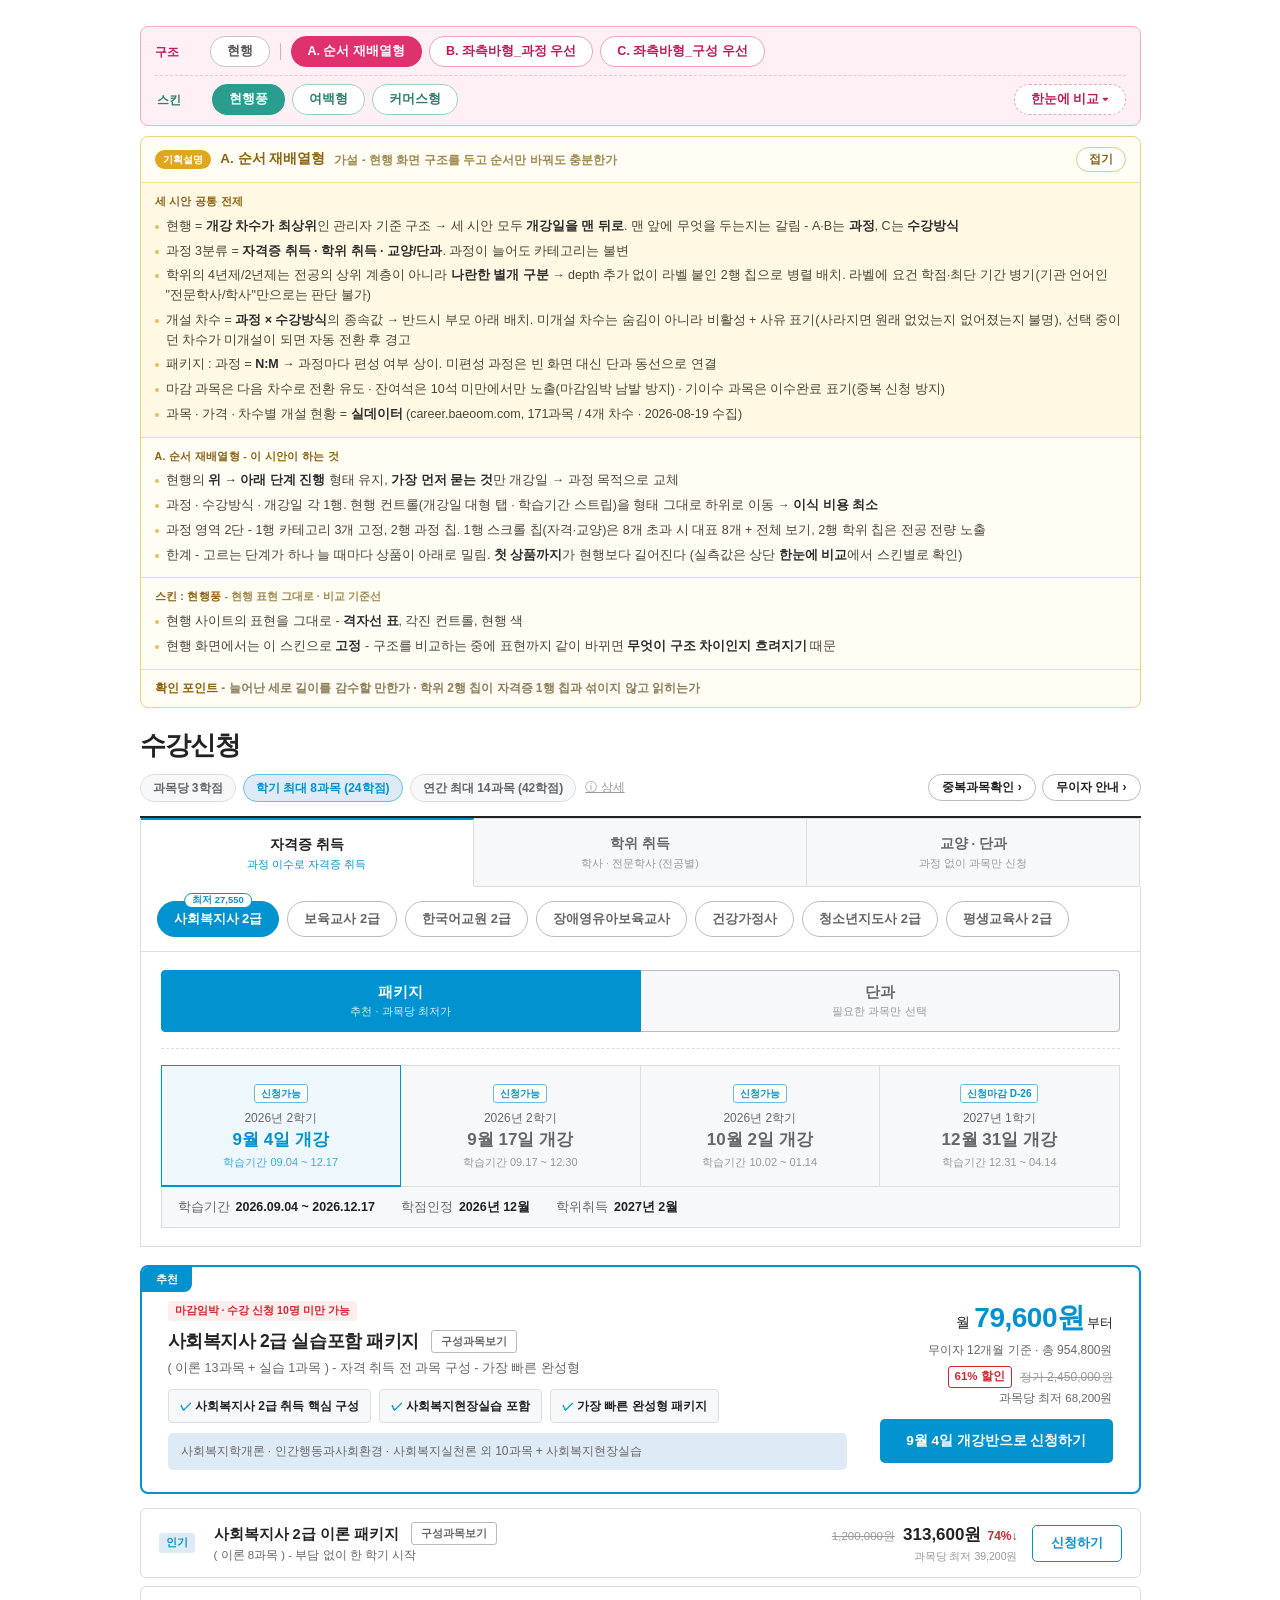
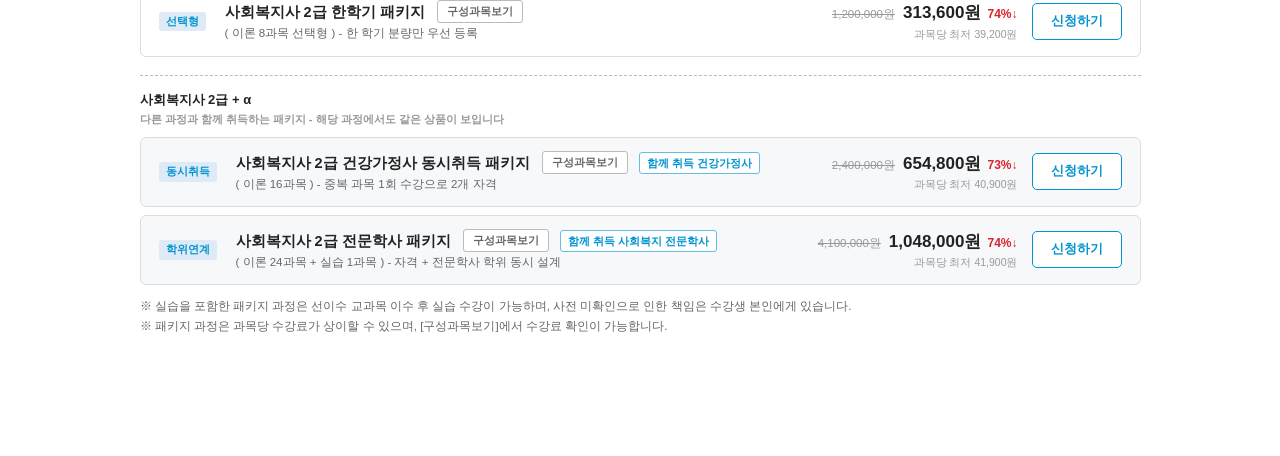
==== commit 48ab1d3f: "C. 좌측바형_구성 우선 시안 추가 + 좌측바 두 안 이름 구분 좌측바 형태로 만들 수 있는 화면은 하나가 아닌데 B 하나만 있어서, 축 서열을 바꾼 다른 안이 비교 대상에 없었음" ====
--- a/enrollment/index.html
+++ b/enrollment/index.html
@@ -248,9 +248,13 @@
   td.fee .f{font-size:14px;font-weight:800;}
   td.icon-td{text-align:center;width:76px;color:var(--gray);font-size:16px;cursor:pointer;}
 
-  /* ── 레이아웃 시안 B: 좌측바형 ── */
+  /* ── 레이아웃 시안 B: 좌측바형_과정 우선 ── */
   /* 시연 전용 컨트롤 - 실제 서비스 UI가 아님을 색으로 구분 */
-  .lay-switch{display:flex;align-items:center;gap:7px;flex-wrap:wrap;background:#fff0f6;border:1px solid #f3aecd;border-radius:8px;padding:10px 14px;margin-bottom:16px;}
+  .lay-switch{background:#fff0f6;border:1px solid #f3aecd;border-radius:8px;padding:9px 14px 10px;margin-bottom:16px;}
+  /* 축마다 한 줄 - 시안이 늘어도 줄바꿈이 축을 가르지 않는다 */
+  .ls-row{display:flex;align-items:center;gap:7px;flex-wrap:wrap;}
+  .ls-row + .ls-row{margin-top:8px;padding-top:8px;border-top:1px dashed #f3c3da;}
+  .ls-row > span:first-child{width:44px;flex:none;}
   .lay-switch span{font-size:12px;font-weight:800;color:#c2185b;margin-right:4px;}
   .lay-switch em{font-style:normal;font-size:11px;font-weight:600;color:#d081a5;margin-left:4px;}
   .lay-switch button{border:1px solid #f0a0c0;background:#fff;border-radius:15px;font-family:inherit;font-size:12.5px;font-weight:700;color:#c2185b;padding:6px 16px;cursor:pointer;}
@@ -276,10 +280,11 @@
 
   /* 한눈에 비교표 - 세 화면을 같은 항목 위에 놓고 대조 */
   .cmp-note{display:none;border:1px solid #e0e0e0;border-radius:8px;background:#fff;margin:-6px 0 18px;overflow-x:auto;}
-  .cmp-note table{width:100%;border-collapse:collapse;min-width:860px;}
-  .cmp-note th,.cmp-note td{border:1px solid #efefef;font-size:12px;line-height:1.52;padding:9px 11px;vertical-align:top;text-align:left;}
+  /* 네 열을 같은 폭으로 - 현행 문장이 길다고 그 열만 넓어지면 대조가 기울어 보인다 */
+  .cmp-note table{width:100%;border-collapse:collapse;min-width:960px;table-layout:fixed;}
+  .cmp-note th,.cmp-note td{border:1px solid #efefef;font-size:12px;line-height:1.52;padding:9px 10px;vertical-align:top;text-align:left;}
   .cmp-note thead th{background:#f7f7f7;color:#333;font-size:12.5px;font-weight:800;text-align:center;}
-  .cmp-note th.ax{background:#fbfbfb;color:#555;font-weight:800;width:118px;}
+  .cmp-note th.ax{background:#fbfbfb;color:#555;font-weight:800;width:96px;}
   .cmp-note td.on{background:#fff6fa;}
   .cmp-note thead th.on{background:#ffe9f2;color:#c2185b;}
   .cmp-note thead th.base,.cmp-note td.base{background:#f0f0f0;}
@@ -390,11 +395,13 @@
   /* 수강방식 - 붙은 버튼 → 세그먼트 컨트롤 */
   body.skin-air .select-zone{border:none;background:transparent;padding:8px 0 0;}
   body.skin-air .sel-row + .sel-row{border-top:none;margin-top:12px;padding-top:4px;}
-  body.skin-air .mode-toggle,body.skin-air .mtabs{background:#e8ecf1;border-radius:13px;padding:4px;gap:4px;}
-  body.skin-air .mode-toggle button,body.skin-air .mtabs button{border:none !important;border-radius:10px;background:transparent;}
-  body.skin-air .mode-toggle button.active,body.skin-air .mtabs button.active{background:#fff;color:var(--main);box-shadow:0 1px 4px rgba(20,30,50,.2);}
-  body.skin-air .mode-toggle button.active small,body.skin-air .mtabs button.active small{color:var(--gray);opacity:1;}
+  body.skin-air .mode-toggle,body.skin-air .mtabs,body.skin-air .cw-tabs{background:#e8ecf1;border-radius:13px;padding:4px;gap:4px;}
+  body.skin-air .mode-toggle button,body.skin-air .mtabs button,body.skin-air .cw-tabs button{border:none !important;border-radius:10px;background:transparent;}
+  body.skin-air .mode-toggle button.active,body.skin-air .mtabs button.active,body.skin-air .cw-tabs button.active{background:#fff;color:var(--main);box-shadow:0 1px 4px rgba(20,30,50,.2);}
+  body.skin-air .mode-toggle button.active small,body.skin-air .mtabs button.active small,body.skin-air .cw-tabs button.active small{color:var(--gray);opacity:1;}
   body.skin-air .main-top{border-bottom:none;}
+  body.skin-air .cw-tabs{border-bottom:none;}
+  body.skin-air .cw-tabs button.active{box-shadow:0 1px 4px rgba(20,30,50,.2);}
 
   /* 개강일 - 맞붙은 탭 → 떨어진 카드 */
   body.skin-air .round-tabs{gap:8px;}
@@ -402,6 +409,7 @@
   body.skin-air .round-tab.act{background:var(--soft);border:1px solid var(--main);box-shadow:inset 0 0 0 1px var(--main);}
   body.skin-air .round-info{border:none;background:transparent;padding:13px 2px 0;}
   body.skin-air .rrow{border-bottom:none;}
+  body.skin-air .cw-rounds{border-bottom:none;}
 
   /* 상품 - 테두리 → 그림자 */
   body.skin-air .pkg-hero{border:none;border-radius:18px;box-shadow:0 3px 16px rgba(20,30,50,.1);padding:26px 28px;}
@@ -451,8 +459,10 @@
   body.skin-shop .course-tab.act .cat-desc{color:var(--cta);}
   body.skin-shop .c-chip{border-radius:6px;font-weight:800;}
   body.skin-shop .c-chip.act{background:var(--ink);border-color:var(--ink);}
-  body.skin-shop .mode-toggle button.active,body.skin-shop .mtabs button.active{background:var(--ink);border-color:var(--ink);color:#fff;}
-  body.skin-shop .mode-toggle button.active small,body.skin-shop .mtabs button.active small{color:rgba(255,255,255,.82);}
+  body.skin-shop .mode-toggle button.active,body.skin-shop .mtabs button.active,body.skin-shop .cw-tabs button.active{background:var(--ink);border-color:var(--ink);color:#fff;}
+  body.skin-shop .mode-toggle button.active small,body.skin-shop .mtabs button.active small,body.skin-shop .cw-tabs button.active small{color:rgba(255,255,255,.82);}
+  /* 커머스형은 채움색이 곧 활성 표시 - B의 탭이 그렇듯 위쪽 강조선은 두지 않는다 */
+  body.skin-shop .cw-tabs button.active{box-shadow:none;}
   body.skin-shop .round-tab.act{background:#fff5ef;border-color:var(--cta);border-bottom:2px solid var(--cta);}
   body.skin-shop .round-tab.act .rt2,body.skin-shop .round-tab.act .rt3{color:var(--cta);}
   body.skin-shop .rt-badge.ok{color:var(--cta);border-color:var(--cta);}
@@ -541,6 +551,26 @@
   .rrow-body{flex:1;min-width:0;}
   .rrow-warn{display:inline-block;background:var(--red-soft);color:var(--red);font-weight:700;border-radius:3px;padding:2px 8px;margin-right:8px;}
 
+  /* ── 레이아웃 시안 C: 좌측바형_구성 우선 ──
+     B와 같은 좌측바를 쓰되 축의 서열을 바꾼다. 수강방식이 화면 전체를 가르는 최상위 탭이 되고,
+     과정(좌측바)과 개강일(본문 상단)이 그 아래에서 같은 라인에서 출발한다.
+     스티키는 B와 같은 이유로 보류 (되살릴 때: .cw-top top:0 / .cw-rounds top:66px / .side-nav top:80px) */
+  #compShell{display:none;margin-top:16px;}
+  /* 수강방식 탭은 좌측바 위까지 전폭으로 걸린다 - 화면을 가르는 축임을 폭으로 말한다 */
+  .cw-tabs{display:flex;border-bottom:2px solid var(--ink);}
+  .cw-tabs button{flex:1;border:1px solid var(--line);border-bottom:none;background:var(--panel);font-family:inherit;font-size:15px;font-weight:800;color:var(--gray);padding:14px 20px 12px;cursor:pointer;line-height:1.3;text-align:center;}
+  .cw-tabs button small{display:block;font-size:11px;font-weight:500;color:var(--gray-light);margin-top:2px;}
+  .cw-tabs button + button{border-left:none;}
+  .cw-tabs button.active{background:#fff;color:var(--main);box-shadow:inset 0 3px 0 var(--main);}
+  .cw-tabs button.active small{color:var(--main);opacity:.75;}
+  .cw-body{display:flex;gap:18px;align-items:flex-start;margin-top:16px;}
+  /* 개강일은 과정(좌측바)과 같은 라인에서 시작 - 둘 다 수강방식의 자식이라는 뜻 */
+  .cw-rounds{padding-bottom:14px;border-bottom:1px solid var(--line);}
+  /* 패키지 탭에서 패키지가 편성되지 않은 과정 - 숨기지 않고 남긴 채 표시만 낮춘다 */
+  .sn-item.dim{color:var(--gray-light);}
+  .sn-item.dim i{font-style:normal;font-size:9.5px;font-weight:700;color:var(--gray-light);border:1px solid var(--line-dark);border-radius:8px;padding:0 5px;margin-left:5px;white-space:nowrap;}
+  .sn-item.dim.act{color:var(--main);}
+
   /* 하단 고정 합산 바 */
   .cart-bar{position:fixed;left:0;right:0;bottom:0;background:#fff;border-top:2px solid var(--main);box-shadow:0 -4px 18px rgba(0,0,0,.09);display:none;z-index:40;}
   .cart-bar.show{display:block;}
@@ -560,7 +590,7 @@
     .cur-body{flex-direction:column;}
     .cur-rail{width:100%;position:static;}
     .cur-rounds,.cur-cats{flex-wrap:wrap;}
-    #sideShell{flex-direction:column;}
+    #sideShell,.cw-body{flex-direction:column;}
     .side-nav{width:100%;position:static;}
     .rpick{margin-left:0;width:100%;padding-bottom:10px;}
     .hero-grid{flex-direction:column;}
@@ -572,21 +602,27 @@
 <body>
 <div class="wrap">
 
-  <!-- 레이아웃 시안 전환 (시연 전용 컨트롤 - 브랜드 컬러와 의도적으로 다른 톤) -->
+  <!-- 레이아웃 시안 전환 (시연 전용 컨트롤 - 브랜드 컬러와 의도적으로 다른 톤)
+       구조 축과 스킨 축은 서로 독립이므로 줄을 나눈다. 한 줄에 몰아 두면 시안이 하나 늘 때마다
+       바가 접혀 어느 버튼이 어느 축인지 흐려진다 -->
   <div class="lay-switch">
-    <span>레이아웃 시안</span>
-    <button id="layCur" class="base" onclick="applyLayout('cur')">현행</button>
-    <i class="div"></i>
-    <button id="layStack" onclick="applyLayout('stack')">A. 순서 재배열형</button>
-    <button id="laySide" onclick="applyLayout('side')">B. 좌측바형</button>
-    <i class="div"></i>
-    <span class="sk-lab">스킨</span>
-    <span id="skinBtns"></span>
-    <em class="sk-note" id="skinNote"></em>
-    <button class="cmp-tog" id="cmpTog" onclick="toggleCmp()">한눈에 비교 ▾</button>
+    <div class="ls-row">
+      <span>구조</span>
+      <button id="layCur" class="base" onclick="applyLayout('cur')">현행</button>
+      <i class="div"></i>
+      <button id="layStack" onclick="applyLayout('stack')">A. 순서 재배열형</button>
+      <button id="laySide" onclick="applyLayout('side')">B. 좌측바형_과정 우선</button>
+      <button id="layComp" onclick="applyLayout('comp')">C. 좌측바형_구성 우선</button>
+    </div>
+    <div class="ls-row">
+      <span class="sk-lab">스킨</span>
+      <span id="skinBtns"></span>
+      <em class="sk-note" id="skinNote"></em>
+      <button class="cmp-tog" id="cmpTog" onclick="toggleCmp()">한눈에 비교 ▾</button>
+    </div>
   </div>
 
-  <!-- 비교표 - 현행 · A · B를 한 화면에서 대조 (시연 전용) -->
+  <!-- 비교표 - 현행 · A · B · C를 한 화면에서 대조 (시연 전용) -->
   <div class="cmp-note" id="cmpNote">
     <table id="cmpTable"></table>
     <div id="cmpPx"></div>
@@ -603,7 +639,7 @@
     </div>
     <div id="lnWrap">
       <div class="ln-sec shade">
-        <h4 id="lnCommonH">두 시안 공통 전제</h4>
+        <h4 id="lnCommonH">세 시안 공통 전제</h4>
         <ul id="lnCommon"></ul>
       </div>
       <div class="ln-sec">
@@ -698,7 +734,7 @@
 
 </div><!-- /stackShell -->
 
-<!-- ══ B. 좌측바형 - 고르는 단계를 성격별로 분배: 과정=좌측바 / 수강방식=본문 탭 / 개강일=우측 드롭다운 ══ -->
+<!-- ══ B. 좌측바형_과정 우선 - 과정이 최상위. 고르는 단계를 성격별로 분배: 과정=좌측바 / 수강방식=본문 탭 / 개강일=그 아래 ══ -->
 <div id="sideShell">
   <aside class="side-nav" id="sideNav"></aside>
   <div class="side-main">
@@ -722,7 +758,30 @@
   </div>
 </div><!-- /sideShell -->
 
-<!-- 상품 영역 - 두 레이아웃이 공유, 활성 셸로 이동 -->
+<!-- ══ C. 좌측바형_구성 우선 - B와 같은 좌측바, 축의 서열만 뒤집음:
+     수강방식=전폭 최상위 탭 / 과정=좌측바 · 개강일=본문 상단, 둘이 같은 라인에서 출발 ══ -->
+<div id="compShell">
+  <!-- ① 수강방식 - 화면 전체를 가르는 최상위 축이므로 좌측바 위까지 전폭 -->
+  <div class="cw-top">
+    <div class="cw-tabs">
+      <button id="cPkg" onclick="setMode('pkg')">패키지<small>추천 · 과목당 최저가</small></button>
+      <button id="cSingle" onclick="setMode('single')">단과<small>필요한 과목만 선택</small></button>
+    </div>
+  </div>
+  <!-- ② 과정(좌측바) + ③ 개강일(본문 상단) - 같은 라인에서 시작하는 형제 축 -->
+  <div class="cw-body">
+    <aside class="side-nav" id="compNav"></aside>
+    <div class="side-main">
+      <div class="cw-rounds">
+        <div class="round-tabs" id="cwSeg"></div>
+        <div class="round-info" id="cwInfo"></div>
+      </div>
+      <div id="compMount"></div>
+    </div>
+  </div>
+</div><!-- /compShell -->
+
+<!-- 상품 영역 - 네 레이아웃이 공유, 활성 셸로 이동 -->
 <div id="contentHolder">
   <!-- 패키지 모드 -->
   <div class="mode-body" id="pkgBody"></div>
@@ -1130,6 +1189,10 @@
   $("mSingle").classList.toggle("active",m==="single");
   $("sPkg").classList.toggle("active",m==="pkg");
   $("sSingle").classList.toggle("active",m==="single");
+  $("cPkg").classList.toggle("active",m==="pkg");
+  $("cSingle").classList.toggle("active",m==="single");
+  // C안에서는 수강방식이 과정의 부모 - 방식이 바뀌면 좌측바의 패키지 편성 표시도 다시 그린다
+  if(layout==="comp") renderSideNav();
   // 인라인 display 대신 클래스 - 스킨이 표시 방식(블록/그리드)을 바꿀 수 있어야 한다
   $("pkgBody").classList.toggle("show", m==="pkg");
   $("singleBody").classList.toggle("show",m==="single");
@@ -1158,21 +1221,34 @@
   if(i>=0) deptSel=i;
 }
 
-/* ── 레이아웃 시안 B: 좌측바형 ──
+/* ── 레이아웃 시안 B: 좌측바형_과정 우선 ──
    과정(항목 많음·계층 있음) → 좌측바 / 수강방식(2택) → 본문 탭 / 개강일(3택·저빈도) → 드롭다운.
-   상품 영역(#contentHolder)은 두 시안이 공유하며 활성 셸로 이동시킨다 - 데이터·렌더 함수는 완전히 동일 */
+   상품 영역(#contentHolder)은 네 시안이 공유하며 활성 셸로 이동시킨다 - 데이터·렌더 함수는 완전히 동일 */
 const SIDE_GROUPS=[
   {cat:"cert", label:"자격증 취득", sub:"과정 이수로 자격증 취득", pick:()=>COURSES2.cert},
   {cat:"deg", label:"4년제 학사", sub:"140학점 · 최단 3학기", pick:()=>COURSES2.deg.filter(c=>c.level==="ba")},
   {cat:"deg", label:"2년제 전문학사", sub:"80학점 · 최단 2학기", pick:()=>COURSES2.deg.filter(c=>c.level==="as")},
   {cat:"free", label:"교양 · 단과", sub:"과정 없이 과목만 신청", pick:()=>COURSES2.free}
 ];
-function renderSideNav(){
-  $("sideNav").innerHTML = `<div class="sn-title">과정</div>` + SIDE_GROUPS.map(g=>`
+// 이 과정으로 살 수 있는 패키지가 하나라도 있는지 (교차 상품 포함)
+function hasPkg(id){ return ALL_PKGS.some(p=>pkgCourses(p).includes(id)); }
+/* 좌측바는 B·C가 공유한다. 차이는 C에서만 붙는 표시 하나 -
+   C는 수강방식이 과정의 부모이므로, 패키지 탭에서 편성이 없는 과정은 그 사실이 고르기 전에 보여야 한다.
+   숨기지 않고 남기는 건 A·B와 같은 원칙 (사라지면 원래 없었는지 없어졌는지 알 수 없다) */
+function sideNavHTML(marking){
+  return `<div class="sn-title">과정</div>` + SIDE_GROUPS.map(g=>`
     <div class="sn-group">
       <div class="sn-head">${g.label}<small>${g.sub}</small></div>
-      ${g.pick().map(c=>`<button class="sn-item ${courseSel===c.id?"act":""}" onclick="pickSide('${g.cat}','${c.id}')">${c.name}${c.badge?`<em>${c.badge}</em>`:""}</button>`).join("")}
+      ${g.pick().map(c=>{
+        const dim = marking && g.cat!=="free" && !hasPkg(c.id);
+        return `<button class="sn-item ${courseSel===c.id?"act":""} ${dim?"dim":""}" onclick="pickSide('${g.cat}','${c.id}')">${c.name}${
+          dim ? `<i>단과만</i>` : (c.badge?`<em>${c.badge}</em>`:"")}</button>`;
+      }).join("")}
     </div>`).join("");
+}
+function renderSideNav(){
+  $("sideNav").innerHTML = sideNavHTML(false);
+  $("compNav").innerHTML = sideNavHTML(mode==="pkg");
 }
 function pickSide(cat,id){
   catSel=cat; courseSel=id;
@@ -1209,7 +1285,7 @@
   roundSel=open[0];
   roundWarn=`${prev.d}은 이 과정에 개설되지 않아 ${ROUNDS.find(r=>r.id===roundSel).d}으로 변경했습니다`;
 }
-/* 개강일 탭 마크업은 A·B 시안이 공유 - 두 시안의 텍스트 배치를 동일하게 유지 */
+/* 개강일 탭 마크업은 A·B·C 시안이 공유 - 세 시안의 텍스트 배치를 동일하게 유지 */
 function roundTabsHTML(){
   const open=openRoundIds();
   return ROUNDS.map((r,i)=>{
@@ -1236,12 +1312,13 @@
     + `<span>학습기간<b>${r.period}</b></span><span>학점인정<b>${r.credit}</b></span><span>학위취득<b>${r.degree}</b></span>`;
 }
 function renderRoundPicker(){
-  $("rrowSeg").innerHTML = roundTabsHTML();
-  $("rrowInfo").innerHTML = roundInfoHTML();
+  const seg=roundTabsHTML(), info=roundInfoHTML();
+  $("rrowSeg").innerHTML = seg;  $("rrowInfo").innerHTML = info;
+  $("cwSeg").innerHTML  = seg;   $("cwInfo").innerHTML  = info;
 }
 /* ── 기획설명 ── */
 const NOTE_COMMON=[
-  `현행 = <b>개강 차수가 최상위</b>인 관리자 기준 구조 → 두 시안 모두 <b>과정 목적 → 수강방식 → 개강일</b> 순으로 순서 재배열`,
+  `현행 = <b>개강 차수가 최상위</b>인 관리자 기준 구조 → 세 시안 모두 <b>개강일을 맨 뒤로</b>. 맨 앞에 무엇을 두는지는 갈림 - A·B는 <b>과정</b>, C는 <b>수강방식</b>`,
   `과정 3분류 = <b>자격증 취득 · 학위 취득 · 교양/단과</b>. 과정이 늘어도 카테고리는 불변`,
   `학위의 4년제/2년제는 전공의 상위 계층이 아니라 <b>나란한 별개 구분</b> → depth 추가 없이 라벨 붙인 2행 칩으로 병렬 배치. 라벨에 요건 학점·최단 기간 병기(기관 언어인 "전문학사/학사"만으로는 판단 불가)`,
   `개설 차수 = <b>과정 × 수강방식</b>의 종속값 → 반드시 부모 아래 배치. 미개설 차수는 숨김이 아니라 비활성 + 사유 표기(사라지면 원래 없었는지 없어졌는지 불명), 선택 중이던 차수가 미개설이 되면 자동 전환 후 경고`,
@@ -1250,8 +1327,8 @@
   `과목 · 가격 · 차수별 개설 현황 = <b>실데이터</b> (career.baeoom.com, 171과목 / 4개 차수 · 2026-08-19 수집)`
 ];
 const NOTES={
-  cur:{ t:"현행 - 지금의 수강신청 화면", h:"비교 기준선 - 두 시안이 무엇을 바꾸는지 이 화면과 대조",
-    ch:"두 시안이 공통으로 바꾸려는 것",
+  cur:{ t:"현행 - 지금의 수강신청 화면", h:"비교 기준선 - 세 시안이 무엇을 바꾸는지 이 화면과 대조",
+    ch:"세 시안이 공통으로 바꾸려는 것",
     h1:"현행 - 이 화면이 하는 것 · 그래서 생기는 일",
     li:[
       `<b>가장 먼저 묻는 것</b> = 개강 차수. "무엇을 얻는지"보다 "언제 시작하는지"를 먼저 묻는 관리자 기준 순서`,
@@ -1262,7 +1339,7 @@
       `마감 과목은 '대기접수'만 · 다음 차수 안내 없음. 잔여석 대신 '마감임박' 문구만`,
       `우측 레일 = 단과 할인 이벤트 <b>정가표</b> + 장바구니. 할인 조건(3과목 · 5과목)이 <b>지금 담긴 수량과 연결되지 않음</b>`
     ],
-    f:`<b>확인 포인트</b> - 두 시안이 공통으로 건드리는 지점은 ① 가장 먼저 묻는 것을 과정으로 ② 패키지를 같은 화면 안으로 ③ 개설 차수를 과정 종속값으로. 나머지 차이는 <b>한눈에 비교</b> 표에서 한 번에 대조`
+    f:`<b>확인 포인트</b> - 세 시안이 공통으로 건드리는 지점은 ① 개강 차수를 맨 앞에서 내림 ② 패키지를 같은 화면 안으로 ③ 개설 차수를 부모(과정 × 수강방식) 종속값으로. <b>맨 앞에 무엇을 둘지는 갈림</b> - A·B는 과정, C는 수강방식. 나머지 차이는 <b>한눈에 비교</b> 표에서 한 번에 대조`
   },
   stack:{
     t:"A. 순서 재배열형",
@@ -1277,17 +1354,32 @@
     f:`<b>확인 포인트</b> - 늘어난 세로 길이를 감수할 만한가 · 학위 2행 칩이 자격증 1행 칩과 섞이지 않고 읽히는가`
   },
   side:{
-    t:"B. 좌측바형",
+    t:"B. 좌측바형_과정 우선",
     h:"가설 - 필터를 옆으로 빼고 상품을 먼저 보이게 하면 나은가",
-    h1:"B. 좌측바형 - 이 시안이 하는 것",
+    h1:"B. 좌측바형_과정 우선 - 이 시안이 하는 것",
     li:[
       `고르는 단계를 성격에 맞는 컨트롤에 분배 - 항목 많고 계층 있는 <b>과정은 좌측바</b>, 2택인 <b>수강방식은 본문 상단 탭</b>, <b>개강일은 그 아래</b> 대형 탭`,
       `개강일을 좌측바로 올리지 않은 이유 - 부모(과정·수강방식)를 바꿀 때 차수가 시야 밖에서 조용히 갱신되면 결제 사고로 직결`,
       `<b>스티키 보류</b> - 상단을 고정하면 아래 카드 · 목록이 그 밑으로 밀려 들어간다. 우선 페이지 전체가 함께 스크롤. 과목표를 내려보는 동안 차수를 붙잡아 둘지는 따로 판단`,
       `단계를 더해도 상품이 아래로 밀리지 않음 - <b>첫 상품까지가 현행보다도 짧다</b> (순서 재배열형과의 핵심 차이). 과정 간 이동도 뒤로 가기 없이 한 번에`,
+      `<b>C안과의 차이</b> - 여기서는 과정이 최상위. 수강방식은 고른 과정 <b>안에서</b> 나뉘는 하위 탭이라 본문 폭에만 걸침`,
       `레퍼런스 - 휴넷(좌측바), 고시스쿨(패키지/단과 분리)`
     ],
     f:`<b>확인 포인트</b> - 좌측바에 과정 17종이 모두 들어갔을 때의 길이 · 모바일에서의 대체 형태`
+  },
+  comp:{
+    t:"C. 좌측바형_구성 우선",
+    h:"가설 - 통째로 살지 골라 살지를 먼저 물으면 나은가",
+    h1:"C. 좌측바형_구성 우선 - 이 시안이 하는 것",
+    li:[
+      `B와 같은 좌측바를 쓰되 <b>축의 서열만 뒤집음</b> - 최상위가 과정이 아니라 <b>수강방식(패키지 · 단과)</b>`,
+      `그래서 수강방식 탭이 <b>좌측바 위까지 전폭</b>. 본문 폭에만 걸친 B의 탭과 달리, 화면 전체를 가르는 갈림길임을 폭으로 표시`,
+      `그 아래 <b>과정(좌측바)과 개강일(본문 상단)이 같은 라인에서 출발</b> - 둘 다 수강방식의 자식인 형제 축. B에서는 개강일이 과정의 손자였음`,
+      `축이 부모가 되면 자식 표시도 달라짐 - <b>패키지 탭에서 편성이 없는 과정은 '단과만'으로 표기</b>. 26개 중 패키지가 붙은 건 <b>5개</b>(사회복지사 · 건강가정사 · 사회복지 전문학사 · 경영학사 · 경영 전문학사)뿐이라 고르기 전에 보여야 함. 숨기지 않는 건 A·B와 같은 원칙`,
+      `스티키는 B와 같은 이유로 보류 - 우선 페이지 전체가 함께 스크롤`,
+      `한계 - 대부분의 학습자가 "무엇을 얻을지"부터 정한다면, 그보다 앞서 구성을 묻는 것은 <b>답할 준비가 안 된 질문</b>. B와의 진짜 비교점은 이 지점`
+    ],
+    f:`<b>확인 포인트</b> - 과정을 정하기 전에 패키지/단과를 고를 수 있는가 · '단과만' 표시가 패키지 탭을 빈 화면처럼 보이게 하지는 않는가 · B와 C 중 어느 쪽이 우리 유입 경로에 맞는가`
   }
 };
 /* 스킨 기획설명 - 스킨은 구조와 독립된 두 번째 축이라 시안 설명과 별도 절로 붙인다.
@@ -1327,7 +1419,7 @@
   $("lnTitle").textContent=n.t;
   $("lnHyp").textContent=n.h;
   $("lnH1").textContent=n.h1;
-  $("lnCommonH").textContent=n.ch||"두 시안 공통 전제";
+  $("lnCommonH").textContent=n.ch||"세 시안 공통 전제";
   $("lnList").innerHTML=n.li.map(x=>`<li>${x}</li>`).join("");
   $("lnCommon").innerHTML=NOTE_COMMON.map(x=>`<li>${x}</li>`).join("");
   $("lnFoot").innerHTML=n.f;
@@ -1339,7 +1431,7 @@
 }
 
 /* ── 현행 재현 ──
-   career.baeoom.com/lectureN 의 실제 탭 구조. 두 시안이 무엇을 바꾸는지 대조할 기준선이므로
+   career.baeoom.com/lectureN 의 실제 탭 구조. 세 시안이 무엇을 바꾸는지 대조할 기준선이므로
    개선하지 않고 있는 그대로 옮긴다 - 고르는 순서, 분류 기준이 섞인 8개 탭, 호버 드롭다운,
    화면 밖으로 나가는 패키지 링크, 본문과 분리된 우측 레일까지.
    선택 상태는 시안(catSel/courseSel)과 분리해 curTab/curSub로 따로 들고, 표에는 deptSel로만 반영한다 */
@@ -1446,16 +1538,19 @@
 let layout="stack", modeSaved=null;
 function applyLayout(l){
   layout=l;
-  const cur=l==="cur", side=l==="side";
+  const cur=l==="cur", side=l==="side", comp=l==="comp";
   $("curShell").style.display = cur?"block":"none";
-  $("stackShell").style.display = (cur||side)?"none":"block";
+  $("stackShell").style.display = (cur||side||comp)?"none":"block";
   $("sideShell").style.display = side?"flex":"none";
-  (cur?$("curMount"):side?$("sideMount"):$("stackShell")).appendChild($("contentHolder"));
+  $("compShell").style.display = comp?"block":"none";
+  (cur?$("curMount"):side?$("sideMount"):comp?$("compMount"):$("stackShell")).appendChild($("contentHolder"));
   $("layCur").classList.toggle("act",cur);
   $("layStack").classList.toggle("act",l==="stack");
   $("laySide").classList.toggle("act",side);
+  $("layComp").classList.toggle("act",comp);
   document.body.classList.toggle("lay-cur",cur);
   document.body.classList.toggle("lay-side",side);
+  document.body.classList.toggle("lay-comp",comp);
   syncSkin();
   // 과정 선택이 시안과 현행에서 따로 놀므로, 들어갈 때마다 표 필터를 그 화면의 선택으로 되돌린다
   cur ? syncCurDept() : syncDept();
@@ -1470,27 +1565,26 @@
   renderTable();
 }
 let cmpOpen=false;
-/* 한눈에 비교 - 세 화면을 같은 항목 위에 놓고 대조. 현행 열이 기준선 */
+/* 한눈에 비교 - 네 화면을 같은 항목 위에 놓고 대조. 현행 열이 기준선 */
 const CMP_COLS=[
   {k:"cur", n:"현행", base:true}, {k:"stack", n:"A. 순서 재배열형"},
-  {k:"side", n:"B. 좌측바형"}
+  {k:"side", n:"B. 좌측바형_과정 우선"}, {k:"comp", n:"C. 좌측바형_구성 우선"}
 ];
 const CMP_ROWS=[
-  {ax:"먼저 묻는 것", cur:"<b>개강 차수</b> - 언제 시작하는지를 먼저 묻는다", stack:"<b>과정</b> - 무엇을 얻는지를 먼저 묻는다", side:"<b>과정</b> (좌측바 상시 노출)"},
-  {ax:"고르는 순서", cur:"개강 차수 → 과정 → 과목", stack:"과정 → 수강방식 → 개강일", side:"과정 → 수강방식 → 개강일 (성격별로 분배)"},
-  {ax:"과정 선택", cur:"탭 8개 + <b>호버 드롭다운</b> 하위 24개. 고른 하위 항목이 상단에 남지 않음", stack:"카테고리 3개 + 과정 칩 (학위는 2행)", side:"좌측바 4개 그룹 26개 과정 전부 상시 노출"},
-  {ax:"분류 기준", cur:"수준(자격증·학사·전문학사)과 개별 과정(KICPA·한국어교원·미용)이 <b>같은 줄에 혼재</b> · 한국어교원·미용은 두 곳에 중복", stack:"목적 3분류로 통일 (자격증 취득 · 학위 취득 · 교양/단과)", side:"좌동"},
-  {ax:"패키지", cur:"<b>이 화면에 없음</b> - 하위 항목의 '패키지' 배지가 별도 랜딩(/landing/*.asp)을 새창으로 열고, 개강일·장바구니가 끊김", stack:"같은 화면 안 <b>패키지/단과 탭</b>", side:"좌동"},
-  {ax:"개설 차수", cur:"과정과 무관하게 전 차수 고정 노출. 미개설·마감 여부 표기 없음", stack:"<b>과정 × 수강방식</b>의 종속값 · 미개설은 비활성 + 사유", side:"좌동"},
-  {ax:"마감 과목", cur:"'대기접수' 버튼만 · 다음 차수 안내 없음", stack:"<b>다음 차수 전환</b> 유도", side:"좌동"},
-  {ax:"잔여석", cur:"'마감임박' 문구만", stack:"10석 미만에서만 <b>잔여 N석</b>", side:"좌동"},
-  {ax:"장바구니 · 할인", cur:"우측 레일에 정가표만. <b>담긴 수량과 연결 안 됨</b>", stack:"하단 고정 바에서 <b>실시간 할인 반영</b>", side:"좌동"},
+  {ax:"먼저 묻는 것", cur:"<b>개강 차수</b> - 언제 시작하는지를 먼저 묻는다", stack:"<b>과정</b> - 무엇을 얻는지를 먼저 묻는다", side:"<b>과정</b> (좌측바 상시 노출)", comp:"<b>수강방식</b> - 통째로 살지 골라 살지를 먼저 묻는다"},
+  {ax:"고르는 순서", cur:"개강 차수 → 과정 → 과목", stack:"과정 → 수강방식 → 개강일", side:"과정 → 수강방식 → 개강일 (성격별로 분배)", comp:"<b>수강방식 → 과정 · 개강일</b> (뒤 둘은 형제)"},
+  {ax:"과정 선택", cur:"탭 8개 + <b>호버 드롭다운</b> 하위 24개. 고른 하위 항목이 상단에 남지 않음", stack:"카테고리 3개 + 과정 칩 (학위는 2행)", side:"좌측바 4개 그룹 26개 과정 전부 상시 노출", comp:"좌측바 동일. 단 <b>패키지 탭에서는 미편성 과정에 '단과만' 표시</b>"},
+  {ax:"분류 기준", cur:"수준(자격증·학사·전문학사)과 개별 과정(KICPA·한국어교원·미용)이 <b>같은 줄에 혼재</b> · 한국어교원·미용은 두 곳에 중복", stack:"목적 3분류로 통일 (자격증 취득 · 학위 취득 · 교양/단과)", side:"좌동", comp:"좌동"},
+  {ax:"패키지", cur:"<b>이 화면에 없음</b> - 하위 항목의 '패키지' 배지가 별도 랜딩(/landing/*.asp)을 새창으로 열고, 개강일·장바구니가 끊김", stack:"같은 화면 안 <b>패키지/단과 탭</b>", side:"좌동", comp:"같은 탭이지만 <b>화면 최상위 · 전폭</b>. 패키지가 과정을 고르기 전의 갈림길이 됨"},
+  {ax:"개설 차수", cur:"과정과 무관하게 전 차수 고정 노출. 미개설·마감 여부 표기 없음", stack:"<b>과정 × 수강방식</b>의 종속값 · 미개설은 비활성 + 사유", side:"좌동", comp:"좌동. 위치만 <b>좌측바와 같은 라인</b>으로 올라옴"},
+  {ax:"마감 과목", cur:"'대기접수' 버튼만 · 다음 차수 안내 없음", stack:"<b>다음 차수 전환</b> 유도", side:"좌동", comp:"좌동"},
+  {ax:"잔여석", cur:"'마감임박' 문구만", stack:"10석 미만에서만 <b>잔여 N석</b>", side:"좌동", comp:"좌동"},
+  {ax:"장바구니 · 할인", cur:"우측 레일에 정가표만. <b>담긴 수량과 연결 안 됨</b>", stack:"하단 고정 바에서 <b>실시간 할인 반영</b>", side:"좌동", comp:"좌동"},
 ];
 /* '첫 상품까지' = 수강신청 타이틀 상단 → 첫 상품(패키지 카드 · 현행은 과목 표 첫 행)까지의 세로 거리.
    스킨이 여백을 바꾸면 값도 바뀌고, 하드코딩하면 CSS를 손댈 때마다 낡는다 (A안의 709px이 그랬다).
-   그래서 비교표를 열 때 네 스킨 × 세 레이아웃을 실제로 훑어 잰다. C안은 좌측 과목 풀이
-   상시 노출이라 '첫 상품까지'라는 개념이 없어 제외 */
-const PX_LAYOUTS=["cur","stack","side"];
+   그래서 비교표를 열 때 스킨 × 레이아웃을 실제로 훑어 잰다 */
+const PX_LAYOUTS=["cur","stack","side","comp"];
 let pxCache=null, measuring=false;
 function measureFirst(){
   const base=document.querySelector(".page-top").getBoundingClientRect().top+window.scrollY;
@@ -1519,14 +1613,14 @@
   const p=pxCache&&pxCache[skin], f=v=>v==null?"-":`약 <b>${v}px</b>`;
   return {ax:"첫 상품까지",
     cur:`${f(p&&p.cur)}<small>과목 표 첫 행 - 화면 안에 패키지가 없음</small>`,
-    stack:f(p&&p.stack), side:f(p&&p.side)};
+    stack:f(p&&p.stack), side:f(p&&p.side), comp:f(p&&p.comp)};
 }
 // 스킨을 바꾸면 세로 길이가 얼마나 달라지는지 - 표 아래 한 줄로 같이 본다
 function pxStrip(){
   if(!pxCache) return "";
   return `<div class="cmp-px"><span class="pxl">스킨별 첫 상품까지</span>${SKINS.map(k=>{
     const p=pxCache[k.id];
-    return `<span class="pxi ${skin===k.id?"on":""}">${k.n}<b>A ${p.stack??"-"}</b><b>B ${p.side??"-"}</b></span>`;
+    return `<span class="pxi ${skin===k.id?"on":""}">${k.n}<b>A ${p.stack??"-"}</b><b>B ${p.side??"-"}</b><b>C ${p.comp??"-"}</b></span>`;
   }).join("")}<span class="pxn">현행 ${pxCache.old.cur??"-"}px (스킨 무관)</span></div>`;
 }
 function renderCmp(){
@@ -1795,7 +1889,7 @@
 renderCats(); renderCourseRow(); renderRounds(); renderPkg(); renderFilters(); renderTable();
 const _q=new URLSearchParams(location.search), _l=_q.get("layout");
 const _s=_q.get("skin"); if(SKINS.some(k=>k.id===_s)) skin=_s;
-applyLayout(["cur","side"].includes(_l) ? _l : "stack");
+applyLayout(["cur","side","comp"].includes(_l) ? _l : "stack");
 </script>
 </body>
 </html>
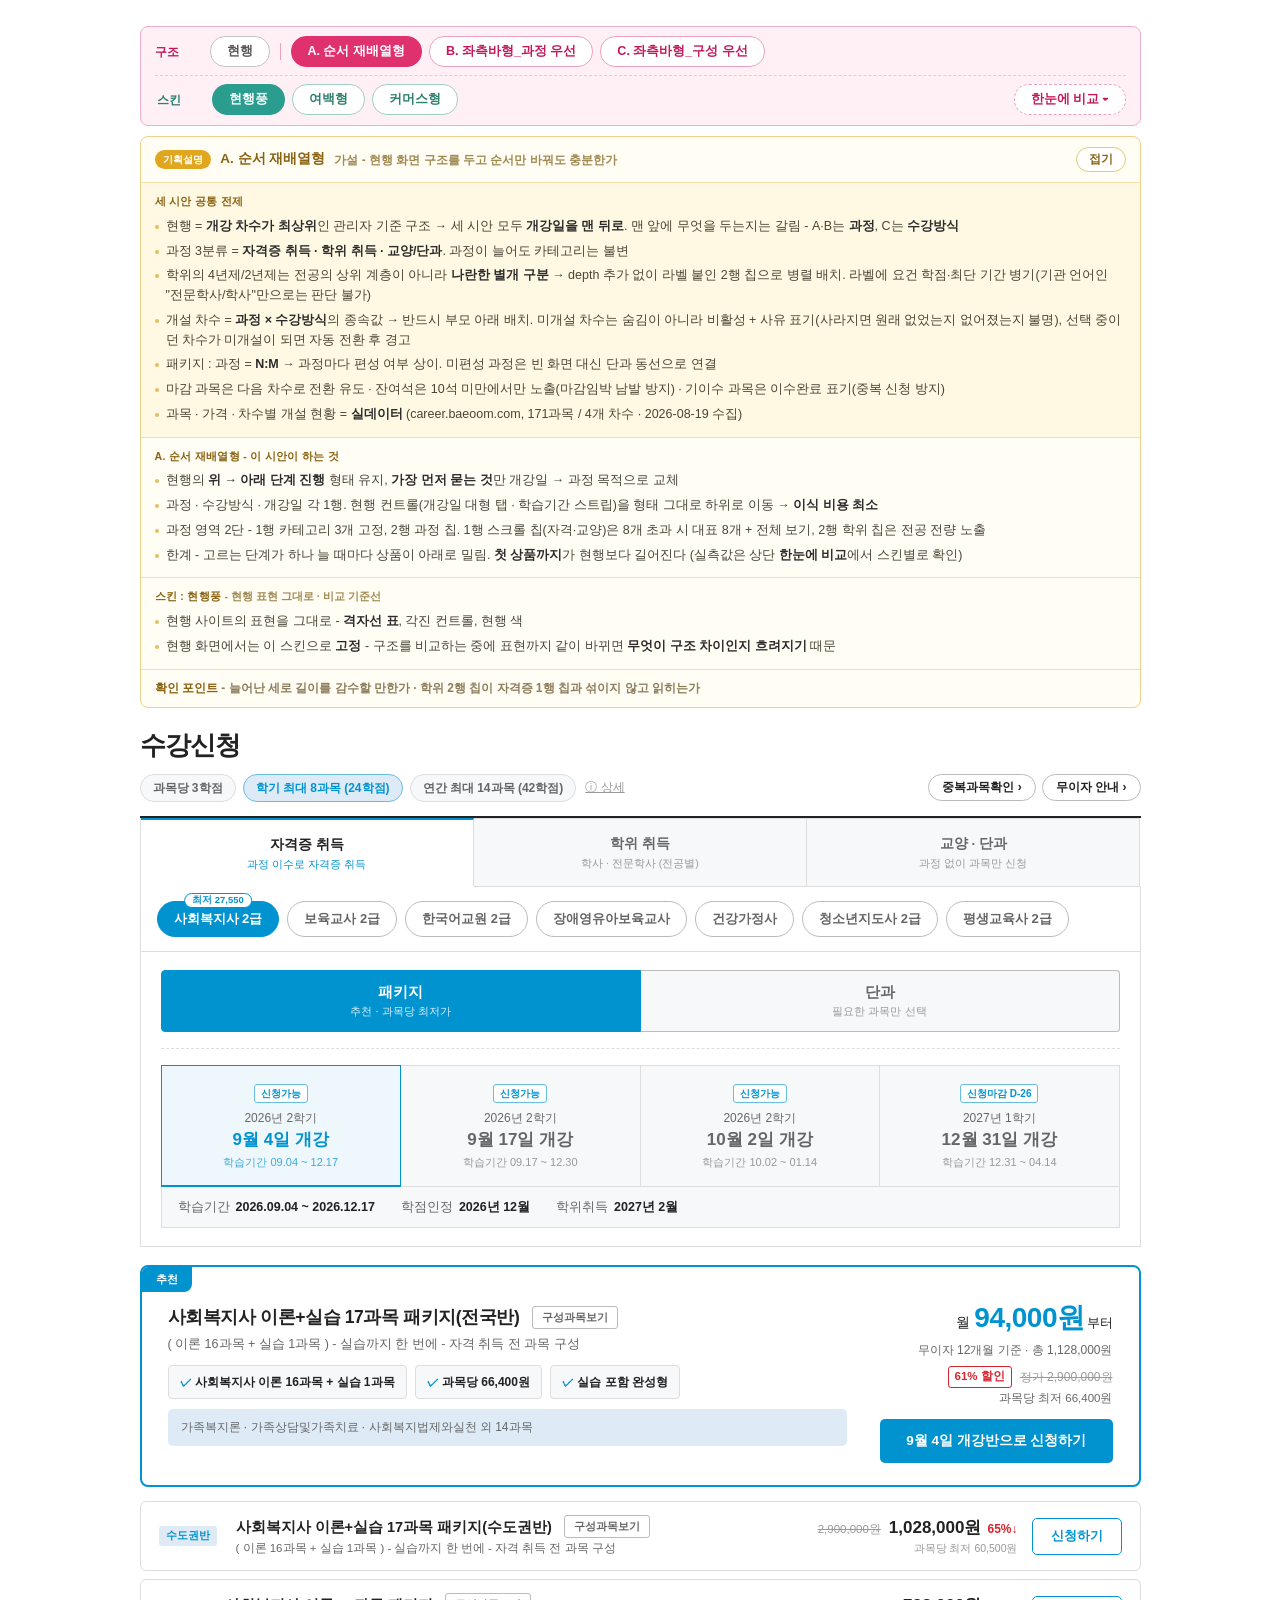
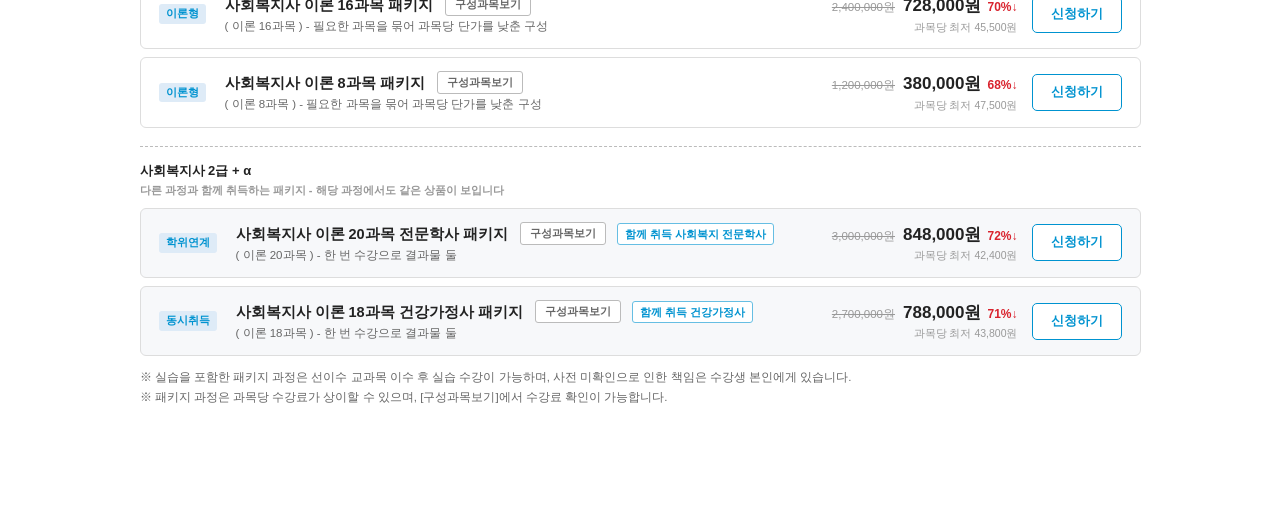
==== commit fa78da51: "패키지 데이터를 관리자 '패키지관리' 모집중 상품으로 교체 지어낸 데모 상품 10종(PACKAGES · DEG_PACKAGES) 대신 관리자 목록에서 수집한 실제 모집중 상품 29" ====
--- a/enrollment/index.html
+++ b/enrollment/index.html
@@ -556,6 +556,8 @@
      과정(좌측바)과 개강일(본문 상단)이 그 아래에서 같은 라인에서 출발한다.
      스티키는 B와 같은 이유로 보류 (되살릴 때: .cw-top top:0 / .cw-rounds top:66px / .side-nav top:80px) */
   #compShell{display:none;margin-top:16px;}
+  /* 제목 아래 줄을 지운다 - 전폭 탭이 제 아래에 이미 선을 그어서 두 줄이 겹쳐 보인다 */
+  body.lay-comp .page-top{border-bottom:none;}
   /* 수강방식 탭은 좌측바 위까지 전폭으로 걸린다 - 화면을 가르는 축임을 폭으로 말한다 */
   .cw-tabs{display:flex;border-bottom:2px solid var(--ink);}
   .cw-tabs button{flex:1;border:1px solid var(--line);border-bottom:none;background:var(--panel);font-family:inherit;font-size:15px;font-weight:800;color:var(--gray);padding:14px 20px 12px;cursor:pointer;line-height:1.3;text-align:center;}
@@ -566,7 +568,7 @@
   .cw-body{display:flex;gap:18px;align-items:flex-start;margin-top:16px;}
   /* 개강일은 과정(좌측바)과 같은 라인에서 시작 - 둘 다 수강방식의 자식이라는 뜻 */
   .cw-rounds{padding-bottom:14px;border-bottom:1px solid var(--line);}
-  /* 패키지 탭에서 패키지가 편성되지 않은 과정 - 숨기지 않고 남긴 채 표시만 낮춘다 */
+  /* 아직 상품이 없는 패키지 분류 - 숨기지 않고 남긴 채 표시만 낮춘다 */
   .sn-item.dim{color:var(--gray-light);}
   .sn-item.dim i{font-style:normal;font-size:9.5px;font-weight:700;color:var(--gray-light);border:1px solid var(--line-dark);border-radius:8px;padding:0 5px;margin-left:5px;white-space:nowrap;}
   .sn-item.dim.act{color:var(--main);}
@@ -763,9 +765,10 @@
 <div id="compShell">
   <!-- ① 수강방식 - 화면 전체를 가르는 최상위 축이므로 좌측바 위까지 전폭 -->
   <div class="cw-top">
+    <!-- 단과가 앞. C는 좌측바 목록까지 방식별로 갈리므로, 대다수가 들어오는 쪽을 먼저 편다 -->
     <div class="cw-tabs">
+      <button id="cSingle" onclick="setMode('single')">단과<small>필요한 과목만 선택</small></button>
       <button id="cPkg" onclick="setMode('pkg')">패키지<small>추천 · 과목당 최저가</small></button>
-      <button id="cSingle" onclick="setMode('single')">단과<small>필요한 과목만 선택</small></button>
     </div>
   </div>
   <!-- ② 과정(좌측바) + ③ 개강일(본문 상단) - 같은 라인에서 시작하는 형제 축 -->
@@ -929,22 +932,6 @@
   syncRound(); renderRounds(); renderRoundPicker(); renderPkg();
   syncDept(); renderTable();
 }
-const DEG_PACKAGES = [
-  // 4년제 학사 (ba-biz)
-  {id:"d1", course:"ba-biz", reco:true, name:"경영학사 편입 완성 패키지", comp:"27과목 · 80학점", desc:"전문대졸 편입 기준 잔여 80학점 전체 구성 (3~4학기)", price:1841400, orig:4050000, per:23000, pl:"학점당", disc:"55%",
-   benefits:["학사 학위 잔여학점 완성형","학기당 24학점 한도 내 자동 분배"],
-   creditNote:"전적대 인정 60학점 가정 시 졸업 요건 충족",
-   credits:{total:{t:140,r:60,p:80}, major:{t:60,r:18,p:42}, gen:{t:30,r:12,p:18}}},
-  {id:"d2", course:"ba-biz", tag:"인기", name:"경영학사 한학기 패키지", comp:"8과목 · 24학점", desc:"부담 없이 한 학기 시작", price:545600, orig:1200000, per:22700, pl:"학점당", disc:"55%"},
-  {id:"d3", course:"ba-biz", tag:"전공집중", name:"경영학사 전공 집중 패키지", comp:"14과목 · 42학점 (전공)", desc:"전공 학점만 우선 완성", price:954800, orig:2100000, per:22700, pl:"학점당", disc:"55%"},
-  // 2년제 전문학사 (as-biz)
-  {id:"a1", course:"as-biz", reco:true, name:"경영 전문학사 완성 패키지", comp:"27과목 · 80학점", desc:"고졸 기준 전문학사 졸업 요건 80학점 전체 구성 (2~3학기)", price:1841400, orig:4050000, per:23000, pl:"학점당", disc:"55%",
-   benefits:["전문학사 학위 완성형","학사 편입 시 그대로 인정","학기당 24학점 한도 내 자동 분배"],
-   creditNote:"보유 학점·자격증이 있으면 학습설계로 차감됩니다",
-   credits:{total:{t:80,r:0,p:80}, major:{t:45,r:0,p:45}, gen:{t:15,r:0,p:15}}},
-  {id:"a2", course:"as-biz", tag:"인기", name:"경영 전문학사 한학기 패키지", comp:"8과목 · 24학점", desc:"부담 없이 한 학기 시작", price:545600, orig:1200000, per:22700, pl:"학점당", disc:"55%"}
-];
-
 // 개강 차수 - career.baeoom.com/lectureN 실제 값 (2026-08-19 재수집, 10월 2일 개강반 포함 4개 차수)
 const ROUNDS = [
   {id:"r1", term:"2026년 2학기", d:"9월 4일 개강", date:"2026-09-04", period:"2026.09.04 ~ 2026.12.17", pshort:"09.04 ~ 12.17", credit:"2026년 12월", degree:"2027년 2월", st:"ok"},
@@ -952,29 +939,108 @@
   {id:"r3", term:"2026년 2학기", d:"10월 2일 개강", date:"2026-10-02", period:"2026.10.02 ~ 2027.01.14", pshort:"10.02 ~ 01.14", credit:"2027년 1월", degree:"2027년 8월", st:"ok"},
   {id:"r4", term:"2027년 1학기", d:"12월 31일 개강", date:"2026-12-31", period:"2026.12.31 ~ 2027.04.14", pshort:"12.31 ~ 04.14", credit:"2027년 4월", degree:"2027년 8월", st:"ok"}
 ];
-// 정가(orig)는 9월 4일 개강반 단과 정가 합계 (이론 150,000 / 실습 500,000) 기준
-const PACKAGES = [
-  {id:"p1", course:"sw", reco:true, hot:true, name:"사회복지사 2급 실습포함 패키지", comp:"이론 13과목 + 실습 1과목", desc:"자격 취득 전 과목 구성 - 가장 빠른 완성형", price:954800, orig:2450000, per:68200, disc:"61%",
-   benefits:["사회복지사 2급 취득 핵심 구성","사회복지현장실습 포함","가장 빠른 완성형 패키지"],
-   preview:"사회복지학개론 · 인간행동과사회환경 · 사회복지실천론 외 10과목 + 사회복지현장실습"},
-  {id:"p2", course:"sw", tag:"인기", name:"사회복지사 2급 이론 패키지", comp:"이론 8과목", desc:"부담 없이 한 학기 시작", price:313600, orig:1200000, per:39200, disc:"74%"},
-  // 교차 상품 - 결과물이 둘 이상이므로 소유 과정도 둘. 어느 쪽으로 들어와도 발견되어야 한다
-  {id:"p3", course:"sw", courses:["sw","hf"], yields:["사회복지사 2급","건강가정사"], tag:"동시취득", name:"사회복지사 2급 건강가정사 동시취득 패키지", comp:"이론 16과목", desc:"중복 과목 1회 수강으로 2개 자격", price:654800, orig:2400000, per:40900, disc:"73%"},
-  {id:"p4", course:"sw", courses:["sw","as-sw"], yields:["사회복지사 2급","사회복지 전문학사"], tag:"학위연계", name:"사회복지사 2급 전문학사 패키지", comp:"이론 24과목 + 실습 1과목", desc:"자격 + 전문학사 학위 동시 설계", price:1048000, orig:4100000, per:41900, disc:"74%"},
-  {id:"p5", course:"sw", tag:"선택형", name:"사회복지사 2급 한학기 패키지", comp:"이론 8과목 선택형", desc:"한 학기 분량만 우선 등록", price:313600, orig:1200000, per:39200, disc:"74%"}
+/* ── 패키지 = 관리자 '패키지관리'의 모집중 상품 그대로 (2026-08-26 수집, 29종 / 12개 분류) ──
+   관리자 목록에서 가져온 실제 값은 [분류 · 패키지명 · 과목수 · 판매가] 넷뿐이다.
+   목록에 없는 것 - 구성 과목 · 정가 · 할인율 - 은 이 화면의 실제 과목 데이터에서
+   분류 태그로 과목 수만큼 채워 만든 예시이며, 구성과목 레이어에도 그렇게 적는다.
+   개설 차수도 목록에 있었지만(9/4 · 9/17 · 10/2 · 11/13 · 1/7 · 3/5 · 6/18) 이 화면의
+   차수 4종과 라벨 체계가 달라 매핑이 자명하지 않아 이번엔 반영하지 않는다.
+   청소년지도사 3급은 분류만 있고 모집중 상품이 없어 좌측바에 '준비 중'으로 남는다.
+   5번째 칸 = 분류 밖 과정까지 걸치는 교차 상품 (courses / yields 직접 지정) */
+const ADMIN_PKGS=[
+  // [분류, 패키지명, 과목수, 판매가, 교차]  - 분류별로 과목 수가 큰 것이 앞(대표 상품)
+  ["pc-sw","이론+실습 17과목 패키지(전국반)",17,1128000],
+  ["pc-sw","이론+실습 17과목 패키지(수도권반)",17,1028000],
+  ["pc-sw","이론 20과목 전문학사 패키지",20,848000,{courses:["sw","as-sw"],yields:["사회복지사 2급","사회복지 전문학사"]}],
+  ["pc-sw","이론 18과목 건강가정사 패키지",18,788000,{courses:["sw","hf"],yields:["사회복지사 2급","건강가정사"]}],
+  ["pc-sw","이론 16과목 패키지",16,728000],
+  ["pc-sw","이론 8과목 패키지",8,380000],
+  ["pc-cc","이론+대면 14과목 패키지 [용산]",14,536000],
+  ["pc-cc","이론+대면 14과목 패키지 [인천]",14,536000],
+  ["pc-cc","이론+대면 14과목 패키지 [부산]",14,536000],
+  ["pc-cc","이론 8과목 패키지",8,320000],
+  ["pc-cc","대면 7과목 패키지 [용산]",7,385000],
+  ["pc-cc","대면 7과목 패키지 [인천]",7,385000],
+  ["pc-cc","대면 7과목 패키지 [부산]",7,385000],
+  ["pc-di","8과목 패키지",8,252000],
+  ["pc-yt2","이론+실습 9과목 패키지",9,836000],
+  ["pc-le","이론+실습 10과목 풀패키지(전국반)",10,642000],
+  ["pc-le","이론+실습 10과목 풀패키지(수도권반)",10,642000],
+  ["pc-le","이론 9과목 패키지",9,342000],
+  ["pc-psy","타전공 16과목 패키지",16,456000],
+  ["pc-psy","한학기 8과목 패키지",8,252000],
+  ["pc-biz","전필 8과목 패키지",8,252000],
+  ["pc-cs","컴퓨터공학 14과목 패키지",14,413000],
+  ["pc-cs","컴퓨터공학 8과목 패키지",8,252000],
+  ["pc-kor","이론+실습 16과목 풀패키지",16,927500],
+  ["pc-kor","이론 15과목 패키지",15,427500],
+  ["pc-kor","이론 8과목 패키지",8,252000],
+  ["pc-cpa","CPA 응시자격 충족 8과목 패키지",8,252000],
+  ["pc-ict","정보통신공학 14과목 패키지",14,413000],
+  ["pc-beauty","타전공 전문학사 두 학기 12과목 패키지",12,456000]
 ];
-const ALL_PKGS=[...PACKAGES,...DEG_PACKAGES];
+/* 패키지명에서 이수구분 구성을 읽는다 - 관리자 목록이 이름으로만 알려 주는 정보 */
+function pkgMix(name,n){
+  if(/이론\+실습/.test(name)) return {이론:n-1, 실습:1};
+  if(/이론\+대면/.test(name)) return {이론:Math.ceil(n/2), 대면:Math.floor(n/2)};
+  if(/^대면/.test(name)) return {대면:n};
+  return {이론:n};
+}
+function mixLabel(mix){ return Object.entries(mix).map(([g,k])=>`${g} ${k}과목`).join(" + "); }
+function pkgDesc(name,mix){
+  if(/풀패키지|이론\+실습/.test(name)) return "실습까지 한 번에 - 자격 취득 전 과목 구성";
+  if(/^대면/.test(name)) return "대면 과목만 - 수업 지역을 고르고 신청";
+  if(/이론\+대면/.test(name)) return "이론과 대면을 한 번에 - 지역 지정 구성";
+  if(/타전공/.test(name)) return "타전공자 기준 구성 - 전공 학점부터";
+  if(/한학기/.test(name)) return "부담 없이 한 학기 분량만";
+  if(/전필/.test(name)) return "전공필수부터 우선 구성";
+  if(/전문학사|건강가정사/.test(name)) return "한 번 수강으로 결과물 둘";
+  return "필요한 과목을 묶어 과목당 단가를 낮춘 구성";
+}
+function pkgTag(name){
+  const m=name.match(/\[([^\]]+)\]/); if(m) return m[1];
+  const r=name.match(/\((전국반|수도권반)\)/); if(r) return r[1];
+  if(/풀패키지/.test(name)) return "풀구성";
+  if(/타전공/.test(name)) return "타전공";
+  if(/한학기/.test(name)) return "한학기";
+  if(/전필/.test(name)) return "전공필수";
+  if(/전문학사/.test(name)) return "학위연계";
+  if(/건강가정사/.test(name)) return "동시취득";
+  return "이론형";
+}
 // 패키지 : 과정 = N:M. 결과물이 둘 이상인 교차 상품(동시취득·학위연계)은 소유 과정도 둘 이상이며,
 // 상단 카테고리가 자격/학위로 갈려 있어도 양쪽 모두에서 발견되어야 한다.
 function pkgCourses(p){ return p.courses || [p.course]; }
-function curPkgs(){ return ALL_PKGS.filter(p=>pkgCourses(p).includes(courseSel)); }
-// 이 과정 단독 상품 / 다른 과정과 걸친 교차 상품 - 표시 구역을 나눈다
-function ownPkgs(){ return curPkgs().filter(p=>pkgCourses(p).length===1); }
-function crossPkgs(){ return curPkgs().filter(p=>pkgCourses(p).length>1); }
+/* 상품을 고를 범위. C안 패키지 탭에서는 좌측바가 '패키지 분류'라서 그 분류에 걸린 과정 전부가
+   범위가 된다 (예: 경영학 = 경영학사 + 경영 전문학사). 그 밖에서는 지금까지처럼 과정 하나 */
+/* 분류에 걸린 상품 - 관리자 분류(pcat)가 1차 기준이다. 대응하는 과정이 아직 없는 분류(CPA)라도
+   관리자에 모집중 상품이 있으면 그대로 걸려야 한다. 과정 기준 매칭을 함께 두는 것은 분류 밖
+   과정과 걸친 교차 상품이 양쪽 분류에서 모두 발견되게 하기 위한 것 */
+function pkgInCat(p,c){ return p.pcat===c.id || pkgCourses(p).some(x=>c.courses.includes(x)); }
+/* 범위 밖으로 결과물이 나가는가 - 교차 상품(동시취득·학위연계)만 yields를 갖는다.
+   courses는 '발견되어야 할 과정' 목록이라 범위보다 넓을 수 있으므로(분류 = 과정 여럿)
+   구역을 가르는 기준은 courses 포함 관계가 아니라 결과물이 범위를 넘는지로 잡는다 */
+function pkgCrossOut(p,sc){
+  const cs=pkgCourses(p);
+  return (p.yields||[]).some((y,i)=>!sc.includes(cs[i]));
+}
+function curPkgs(){
+  const c=inPkgCatMode()&&curPkgCat();
+  if(c) return ALL_PKGS.filter(p=>pkgInCat(p,c));
+  const sc=pkgScope(); return ALL_PKGS.filter(p=>pkgCourses(p).some(x=>sc.includes(x)));
+}
+// 이 범위 단독 상품 / 범위 밖 과정과 걸친 교차 상품 - 표시 구역을 나눈다
+function pkgOwned(p){
+  const c=inPkgCatMode()&&curPkgCat();
+  return (!c || p.pcat===c.id) && !pkgCrossOut(p,pkgScope());
+}
+function ownPkgs(){ return curPkgs().filter(pkgOwned); }
+function crossPkgs(){ return curPkgs().filter(p=>!pkgOwned(p)); }
 // 교차 상품이 이 과정 말고 어떤 결과물을 함께 주는지 (yields[i]는 courses[i]의 결과물)
 function alsoYields(p){
   const cs=pkgCourses(p);
-  return (p.yields||[]).filter((y,i)=>cs[i]!==courseSel);
+  const sc=pkgScope();
+  return (p.yields||[]).filter((y,i)=>!sc.includes(cs[i]));
 }
 // 단과 필터 탭 - career.baeoom.com/lectureN 의 실제 인정 과정 태그 13종 (+ 전체)
 const DEPTS = [
@@ -1191,13 +1257,14 @@
   $("sSingle").classList.toggle("active",m==="single");
   $("cPkg").classList.toggle("active",m==="pkg");
   $("cSingle").classList.toggle("active",m==="single");
-  // C안에서는 수강방식이 과정의 부모 - 방식이 바뀌면 좌측바의 패키지 편성 표시도 다시 그린다
-  if(layout==="comp") renderSideNav();
   // 인라인 display 대신 클래스 - 스킨이 표시 방식(블록/그리드)을 바꿀 수 있어야 한다
   $("pkgBody").classList.toggle("show", m==="pkg");
   $("singleBody").classList.toggle("show",m==="single");
   // 수강방식도 개설 차수 집합을 바꾸는 부모 단계
   syncRound(); renderRounds(); renderRoundPicker();
+  /* C안에서는 수강방식이 좌측바의 부모다 - 방식이 바뀌면 목록 자체가 바뀌고(과정 26개 ↔ 분류 13개)
+     상품 범위·표 필터도 따라 바뀐다. 차수가 확정된 뒤라야 표가 맞으므로 syncRound 다음에 둔다 */
+  if(layout==="comp"){ renderSideNav(); renderPkg(); syncDept(); renderTable(); }
   updateCartBar();
 }
 function renderRounds(){
@@ -1230,25 +1297,112 @@
   {cat:"deg", label:"2년제 전문학사", sub:"80학점 · 최단 2학기", pick:()=>COURSES2.deg.filter(c=>c.level==="as")},
   {cat:"free", label:"교양 · 단과", sub:"과정 없이 과목만 신청", pick:()=>COURSES2.free}
 ];
-// 이 과정으로 살 수 있는 패키지가 하나라도 있는지 (교차 상품 포함)
-function hasPkg(id){ return ALL_PKGS.some(p=>pkgCourses(p).includes(id)); }
-/* 좌측바는 B·C가 공유한다. 차이는 C에서만 붙는 표시 하나 -
-   C는 수강방식이 과정의 부모이므로, 패키지 탭에서 편성이 없는 과정은 그 사실이 고르기 전에 보여야 한다.
-   숨기지 않고 남기는 건 A·B와 같은 원칙 (사라지면 원래 없었는지 없어졌는지 알 수 없다) */
-function sideNavHTML(marking){
+/* C안 패키지 탭의 좌측바 = 관리자 '패키지관리 › 분류' 목록 그대로.
+   패키지는 과정과 다른 축으로 묶여 있다 - 관리자에는 청소년지도사가 2급/3급으로 갈려 있고
+   CPA처럼 과정 목록에 없는 분류도 있다. 그래서 C에서는 수강방식에 따라 좌측바 목록 자체가 바뀐다.
+   courses = 이 분류의 패키지가 걸린 과정(대표 과정이 개강 차수·단과 표의 기준),
+   tag = 인정 과정 태그 (과정 목록에 없는 분류도 표·차수를 맞출 수 있게) */
+const PKG_CATS=[
+  {id:"pc-sw",     n:"사회복지사",         tag:"사회복지사",   courses:["sw","as-sw","ba-sw"]},
+  {id:"pc-cc",     n:"보육교사",           tag:"보육교사",     courses:["cc"]},
+  {id:"pc-di",     n:"장애영유아보육교사", tag:"장애영유아",   courses:["di"]},
+  {id:"pc-yt2",    n:"청소년지도사 2급",   tag:"청소년지도사", courses:["yt"]},
+  {id:"pc-yt3",    n:"청소년지도사 3급",   tag:"청소년지도사", courses:[]},
+  {id:"pc-le",     n:"평생교육사",         tag:"평생교육사",   courses:["le"]},
+  {id:"pc-psy",    n:"심리학",             tag:"심리학",       courses:["ba-psy","ba-couns"]},
+  {id:"pc-biz",    n:"경영학",             tag:"경영학",       courses:["ba-biz","as-biz"]},
+  {id:"pc-cs",     n:"컴퓨터공학",         tag:"컴퓨터공학",   courses:["ba-cs","as-ip","as-net","as-sec"]},
+  {id:"pc-kor",    n:"한국어",             tag:"한국어",       courses:["kr","ba-kor"]},
+  {id:"pc-cpa",    n:"CPA",                tag:"KICPA",        courses:[]},
+  {id:"pc-ict",    n:"정보통신공학",       tag:"컴퓨터공학",   courses:["ba-ict","as-ict"]},
+  {id:"pc-beauty", n:"미용학",             tag:"미용",         courses:["as-beauty"]}
+];
+let pkgCatSel="pc-sw";
+function curPkgCat(){ return PKG_CATS.find(x=>x.id===pkgCatSel); }
+
+/* 관리자 목록(ADMIN_PKGS) → 화면이 쓰는 상품으로. 여기서 채우는 값은 목록에 없던 것뿐이다.
+   구성 과목은 이 화면의 실제 과목(SUBJECTS)에서 분류 태그로 과목 수만큼 뽑고,
+   모자라면 교양으로 채운다. 정가·할인율은 그 과목들의 단과 정가 합계에서 나온다 -
+   임의로 지어낸 숫자가 아니라 화면 안 다른 값과 같은 출처를 쓴다는 뜻 */
+function composePkg(tag, mix, used){
+  const items=[];
+  Object.entries(mix).forEach(([g,k])=>{
+    const own=SUBJECTS.filter(s=>s.g===g && (s.hash||"").includes(tag) && !used.has(s.id));
+    const gen=SUBJECTS.filter(s=>s.g===g && (s.hash||"").includes("교양") && !used.has(s.id));
+    const any=SUBJECTS.filter(s=>s.g===g && !used.has(s.id));
+    [...own,...gen,...any].slice(0,k).forEach(s=>{ used.add(s.id); items.push(s); });
+  });
+  return items;
+}
+const PKG_SUBJ={};
+const ALL_PKGS=ADMIN_PKGS.map((r,i)=>{
+  const [pcat,rawName,n,price,cross]=r;
+  const cat=PKG_CATS.find(x=>x.id===pcat);
+  const mix=pkgMix(rawName,n), id="k"+i;
+  // 분류가 이미 이름 앞에 없으면 붙인다 - 좌측바를 안 보고도 무엇의 패키지인지 읽혀야 한다
+  const name=rawName.includes(cat.n) ? rawName : `${cat.n} ${rawName}`;
+  const items=composePkg(cat.tag, mix, new Set());
+  const orig=items.reduce((a,s)=>a+s.orig,0) || n*150000;
+  PKG_SUBJ[id]={
+    items: items.map(s=>({n:s.name, c:3, p:s.orig, prac:s.prac})),
+    extra: `※ 구성 과목은 <b>이 분류의 개설 과목에서 과목 수만큼 채운 예시</b>입니다 - 실제 편성은 관리자 패키지 구성과목 기준`
+  };
+  return {
+    id, pcat, courses:(cross&&cross.courses) || cat.courses, yields:cross&&cross.yields,
+    name, comp:mixLabel(mix), desc:pkgDesc(rawName,mix), tag:pkgTag(rawName),
+    price, orig, per:Math.round(price/n/100)*100, disc:Math.round((1-price/orig)*100)+"%",
+    benefits:[`${cat.n} ${mixLabel(mix)}`, `과목당 ${(Math.round(price/n/100)*100).toLocaleString("ko-KR")}원`,
+              mix.실습?"실습 포함 완성형":mix.대면?"대면 과목 포함":"이론 과목 구성"],
+    preview: items.slice(0,3).map(s=>s.name).join(" · ") + (items.length>3?` 외 ${items.length-3}과목`:"")
+  };
+});
+// C안 패키지 탭에서만 좌측바가 분류다. 그 밖에는 지금까지처럼 고른 과정 하나가 범위
+function inPkgCatMode(){ return layout==="comp" && mode==="pkg"; }
+function pkgScope(){ const c=inPkgCatMode()&&curPkgCat(); return c ? c.courses : [courseSel]; }
+function scopeName(){ const c=inPkgCatMode()&&curPkgCat(); return c ? c.n : (curCourse()||{}).name||""; }
+
+/* 좌측바는 B·C가 공유하지만, C의 패키지 탭에서만 목록이 통째로 바뀐다 (과정 26개 → 분류 13개).
+   패키지가 아직 없는 분류도 숨기지 않고 남긴다 - A·B와 같은 원칙(사라지면 원래 없었는지
+   없어졌는지 알 수 없다). 관리자에 분류는 있는데 상품이 없는 상태 그 자체를 보여 주는 편이 낫다 */
+function pkgNavHTML(){
+  return `<div class="sn-title">패키지 분류</div>
+    <div class="sn-group">
+      <div class="sn-head">자격증<small>과정 이수로 자격증 취득</small></div>
+      ${PKG_CATS.slice(0,6).map(pkgNavItem).join("")}
+    </div>
+    <div class="sn-group">
+      <div class="sn-head">학위 · 전공<small>학사 · 전문학사</small></div>
+      ${PKG_CATS.slice(6).map(pkgNavItem).join("")}
+    </div>`;
+}
+function pkgNavItem(c){
+  const n=ALL_PKGS.filter(p=>pkgInCat(p,c)).length;
+  return `<button class="sn-item ${pkgCatSel===c.id?"act":""} ${n?"":"dim"}" onclick="pickPkgCat('${c.id}')">${c.n}${
+    n ? `<em>${n}종</em>` : `<i>준비 중</i>`}</button>`;
+}
+function sideNavHTML(){
   return `<div class="sn-title">과정</div>` + SIDE_GROUPS.map(g=>`
     <div class="sn-group">
       <div class="sn-head">${g.label}<small>${g.sub}</small></div>
-      ${g.pick().map(c=>{
-        const dim = marking && g.cat!=="free" && !hasPkg(c.id);
-        return `<button class="sn-item ${courseSel===c.id?"act":""} ${dim?"dim":""}" onclick="pickSide('${g.cat}','${c.id}')">${c.name}${
-          dim ? `<i>단과만</i>` : (c.badge?`<em>${c.badge}</em>`:"")}</button>`;
-      }).join("")}
+      ${g.pick().map(c=>`<button class="sn-item ${courseSel===c.id?"act":""}" onclick="pickSide('${g.cat}','${c.id}')">${c.name}${c.badge?`<em>${c.badge}</em>`:""}</button>`).join("")}
     </div>`).join("");
 }
 function renderSideNav(){
-  $("sideNav").innerHTML = sideNavHTML(false);
-  $("compNav").innerHTML = sideNavHTML(mode==="pkg");
+  $("sideNav").innerHTML = sideNavHTML();
+  $("compNav").innerHTML = inPkgCatMode() ? pkgNavHTML() : sideNavHTML();
+}
+function pickPkgCat(id){
+  pkgCatSel=id;
+  // 대표 과정을 같이 잡아 둔다 - 개강 차수·단과 표는 여전히 과정 기준으로 돈다
+  const cid=(curPkgCat().courses||[])[0];
+  if(cid){
+    catSel = COURSES2.cert.some(x=>x.id===cid) ? "cert" : COURSES2.deg.some(x=>x.id===cid) ? "deg" : "free";
+    courseSel = cid;
+    renderCats(); renderCourseRow();
+  }
+  renderSideNav();
+  syncRound(); renderRounds(); renderRoundPicker(); renderPkg();
+  syncDept(); renderTable();
 }
 function pickSide(cat,id){
   catSel=cat; courseSel=id;
@@ -1266,7 +1420,11 @@
    실데이터 확인 결과 13개 태그 전부 4개 차수에 개설되어 있어 현재는 미개설 과정이 없다.
    차수마다 달라지는 것은 과정 단위 개설 여부가 아니라 과목 단위 마감·미개설 현황이다. */
 function curCourse(){ return (COURSES2[catSel]||[]).find(x=>x.id===courseSel); }
-function courseTag(){ const c=curCourse(); return c && c.tag; }
+function courseTag(){
+  // C안 패키지 탭은 좌측바가 '패키지 분류'다 - 과정 목록에 없는 분류(CPA 등)도 표·차수를 맞출 수 있게 분류 태그를 쓴다
+  if(inPkgCatMode()){ const c=curPkgCat(); if(c) return c.tag; }
+  const c=curCourse(); return c && c.tag;
+}
 function roundStat(i){
   const tag=courseTag(); if(!tag) return null;
   const listed=SUBJECTS.filter(s=>(s.hash||"").includes(tag) && s.st[i]!=="-");
@@ -1372,12 +1530,14 @@
     h:"가설 - 통째로 살지 골라 살지를 먼저 물으면 나은가",
     h1:"C. 좌측바형_구성 우선 - 이 시안이 하는 것",
     li:[
-      `B와 같은 좌측바를 쓰되 <b>축의 서열만 뒤집음</b> - 최상위가 과정이 아니라 <b>수강방식(패키지 · 단과)</b>`,
+      `B와 같은 좌측바를 쓰되 <b>축의 서열을 뒤집음</b> - 최상위가 과정이 아니라 <b>수강방식(단과 · 패키지)</b>`,
       `그래서 수강방식 탭이 <b>좌측바 위까지 전폭</b>. 본문 폭에만 걸친 B의 탭과 달리, 화면 전체를 가르는 갈림길임을 폭으로 표시`,
       `그 아래 <b>과정(좌측바)과 개강일(본문 상단)이 같은 라인에서 출발</b> - 둘 다 수강방식의 자식인 형제 축. B에서는 개강일이 과정의 손자였음`,
-      `축이 부모가 되면 자식 표시도 달라짐 - <b>패키지 탭에서 편성이 없는 과정은 '단과만'으로 표기</b>. 26개 중 패키지가 붙은 건 <b>5개</b>(사회복지사 · 건강가정사 · 사회복지 전문학사 · 경영학사 · 경영 전문학사)뿐이라 고르기 전에 보여야 함. 숨기지 않는 건 A·B와 같은 원칙`,
+      `<b>축이 부모가 되면 좌측바 목록 자체가 바뀜</b> - 단과는 <b>과정 26개</b>, 패키지는 <b>관리자 '패키지관리 › 분류' 13종</b> 그대로. 패키지는 원래 과정과 다른 축으로 묶여 있음(청소년지도사가 2급·3급으로 갈리고, CPA처럼 과정 목록에 없는 분류도 있음)`,
+      `<b>단과가 기본 탭</b> - 대다수가 들어오는 쪽을 먼저 편다. 이 순서라면 패키지는 '먼저 답해야 할 질문'이 아니라 '더 싸게 사는 길'로 읽힘`,
+      `상품이 아직 없는 분류도 숨기지 않고 <b>'준비 중'</b>으로 남김 - A·B와 같은 원칙(사라지면 원래 없었는지 없어졌는지 알 수 없음)`,
       `스티키는 B와 같은 이유로 보류 - 우선 페이지 전체가 함께 스크롤`,
-      `한계 - 대부분의 학습자가 "무엇을 얻을지"부터 정한다면, 그보다 앞서 구성을 묻는 것은 <b>답할 준비가 안 된 질문</b>. B와의 진짜 비교점은 이 지점`
+      `한계 - <b>같은 화면인데 좌측바가 통째로 갈아끼워짐</b>. 탭 하나로 목록이 바뀌는 것을 이동으로 느낄지 전환으로 느낄지는 확인 필요. B와의 진짜 비교점은 이 지점`
     ],
     f:`<b>확인 포인트</b> - 과정을 정하기 전에 패키지/단과를 고를 수 있는가 · '단과만' 표시가 패키지 탭을 빈 화면처럼 보이게 하지는 않는가 · B와 C 중 어느 쪽이 우리 유입 경로에 맞는가`
   }
@@ -1535,7 +1695,7 @@
   renderSkinNote();
 }
 
-let layout="stack", modeSaved=null;
+let layout="stack", modeSaved=null, compFirst=true;
 function applyLayout(l){
   layout=l;
   const cur=l==="cur", side=l==="side", comp=l==="comp";
@@ -1561,7 +1721,13 @@
   // 현행에는 화면 안 패키지가 없다 (별도 랜딩) → 단과 표 고정.
   // 시안으로 돌아갈 때 원래 보던 수강방식을 되돌려 준다
   if(cur){ if(modeSaved===null) modeSaved=mode; setMode("single"); }
-  else { if(modeSaved!==null){ mode=modeSaved; modeSaved=null; } setMode(mode); }
+  else {
+    if(modeSaved!==null){ mode=modeSaved; modeSaved=null; }
+    // C는 단과가 기본 - 좌측바 목록까지 방식별로 갈리므로 대다수가 들어오는 쪽을 먼저 편다
+    if(comp && compFirst){ compFirst=false; mode="single"; }
+    setMode(mode);
+  }
+  renderPkg();
   renderTable();
 }
 let cmpOpen=false;
@@ -1571,11 +1737,11 @@
   {k:"side", n:"B. 좌측바형_과정 우선"}, {k:"comp", n:"C. 좌측바형_구성 우선"}
 ];
 const CMP_ROWS=[
-  {ax:"먼저 묻는 것", cur:"<b>개강 차수</b> - 언제 시작하는지를 먼저 묻는다", stack:"<b>과정</b> - 무엇을 얻는지를 먼저 묻는다", side:"<b>과정</b> (좌측바 상시 노출)", comp:"<b>수강방식</b> - 통째로 살지 골라 살지를 먼저 묻는다"},
+  {ax:"먼저 묻는 것", cur:"<b>개강 차수</b> - 언제 시작하는지를 먼저 묻는다", stack:"<b>과정</b> - 무엇을 얻는지를 먼저 묻는다", side:"<b>과정</b> (좌측바 상시 노출)", comp:"<b>수강방식</b> - 골라 살지 통째로 살지를 먼저 묻는다 (기본 단과)"},
   {ax:"고르는 순서", cur:"개강 차수 → 과정 → 과목", stack:"과정 → 수강방식 → 개강일", side:"과정 → 수강방식 → 개강일 (성격별로 분배)", comp:"<b>수강방식 → 과정 · 개강일</b> (뒤 둘은 형제)"},
-  {ax:"과정 선택", cur:"탭 8개 + <b>호버 드롭다운</b> 하위 24개. 고른 하위 항목이 상단에 남지 않음", stack:"카테고리 3개 + 과정 칩 (학위는 2행)", side:"좌측바 4개 그룹 26개 과정 전부 상시 노출", comp:"좌측바 동일. 단 <b>패키지 탭에서는 미편성 과정에 '단과만' 표시</b>"},
+  {ax:"과정 선택", cur:"탭 8개 + <b>호버 드롭다운</b> 하위 24개. 고른 하위 항목이 상단에 남지 않음", stack:"카테고리 3개 + 과정 칩 (학위는 2행)", side:"좌측바 4개 그룹 26개 과정 전부 상시 노출", comp:"<b>탭에 따라 목록이 통째로 바뀜</b> - 단과는 과정 26개, 패키지는 관리자 '패키지관리 › 분류' 13종"},
   {ax:"분류 기준", cur:"수준(자격증·학사·전문학사)과 개별 과정(KICPA·한국어교원·미용)이 <b>같은 줄에 혼재</b> · 한국어교원·미용은 두 곳에 중복", stack:"목적 3분류로 통일 (자격증 취득 · 학위 취득 · 교양/단과)", side:"좌동", comp:"좌동"},
-  {ax:"패키지", cur:"<b>이 화면에 없음</b> - 하위 항목의 '패키지' 배지가 별도 랜딩(/landing/*.asp)을 새창으로 열고, 개강일·장바구니가 끊김", stack:"같은 화면 안 <b>패키지/단과 탭</b>", side:"좌동", comp:"같은 탭이지만 <b>화면 최상위 · 전폭</b>. 패키지가 과정을 고르기 전의 갈림길이 됨"},
+  {ax:"패키지", cur:"<b>이 화면에 없음</b> - 하위 항목의 '패키지' 배지가 별도 랜딩(/landing/*.asp)을 새창으로 열고, 개강일·장바구니가 끊김", stack:"같은 화면 안 <b>패키지/단과 탭</b>", side:"좌동", comp:"같은 탭이지만 <b>화면 최상위 · 전폭</b>. 고르면 좌측바가 <b>패키지 분류로 갈림</b> - 상품 없는 분류는 '준비 중'"},
   {ax:"개설 차수", cur:"과정과 무관하게 전 차수 고정 노출. 미개설·마감 여부 표기 없음", stack:"<b>과정 × 수강방식</b>의 종속값 · 미개설은 비활성 + 사유", side:"좌동", comp:"좌동. 위치만 <b>좌측바와 같은 라인</b>으로 올라옴"},
   {ax:"마감 과목", cur:"'대기접수' 버튼만 · 다음 차수 안내 없음", stack:"<b>다음 차수 전환</b> 유도", side:"좌동", comp:"좌동"},
   {ax:"잔여석", cur:"'마감임박' 문구만", stack:"10석 미만에서만 <b>잔여 N석</b>", side:"좌동", comp:"좌동"},
@@ -1667,12 +1833,12 @@
   const pkgs=ownPkgs(), cross=crossPkgs();
   // 이 과정 단독 패키지가 없는 경우 - 교차 상품이라도 있으면 그쪽으로, 없으면 단과로 유도
   if(!pkgs.length){
-    const c=curCourse();
+    const nm=scopeName();
     $("pkgBody").innerHTML = `
       <div class="pkg-none${cross.length?" soft":""}">
-        <div class="pn-t">${c?c.name:""} 단독 패키지는 준비 중입니다</div>
+        <div class="pn-t">${nm} 단독 패키지는 준비 중입니다</div>
         <div class="pn-d">${cross.length
-          ? `대신 <b>${c?c.name:""}</b>를 함께 취득하는 패키지 <b>${cross.length}개</b>가 아래에 있습니다`
+          ? `대신 <b>${nm}</b>를 함께 취득하는 패키지 <b>${cross.length}개</b>가 아래에 있습니다`
           : "단과로 필요한 과목만 선택하실 수 있습니다"}</div>
         <button class="pn-go" onclick="setMode('single')">단과로 과목 보기 ›</button>
       </div>
@@ -1681,6 +1847,8 @@
   }
   const h=pkgs[0], rest=pkgs.slice(1);
   let midBlock="";
+  /* 학점 채움 막대 - 관리자 패키지 목록에 학점 구성이 없어서 지금은 타는 상품이 없다.
+     지어낸 숫자로 켜 두지 않고, 학점 구성이 들어오면 credits를 채워 되살린다 */
   if(h.credits){
     const bar=(l,o)=>{const rp=o.r/o.t*100, pp=o.p/o.t*100;
       return `<div class="cs-row"><span class="cs-l">${l}</span><div class="cs-bar"><i class="rec" style="width:${rp}%"></i><i class="plan" style="width:${pp}%"></i></div><span class="cs-v">${o.r}+${o.p} / ${o.t}학점</span></div>`;};
@@ -1740,20 +1908,6 @@
       ※ 패키지 과정은 과목당 수강료가 상이할 수 있으며, [구성과목보기]에서 수강료 확인이 가능합니다.
     </div>`;
 }
-const THEORY=["사회복지학개론","인간행동과사회환경","사회복지실천론","사회복지실천기술론","사회복지정책론","사회복지행정론","사회복지법제와실천","사회복지조사론","지역사회복지론","가족복지론","노인복지론","아동복지론","청소년복지론"];
-const th=n=>({n,c:3,p:150000});
-const PKG_SUBJ={
-  p1:{items:[...THEORY.map(th),{n:"사회복지현장실습",c:3,p:500000,prac:true}]},
-  p2:{items:THEORY.slice(0,8).map(th),extra:"※ 이론 과목 우선 구성 - 실습은 이후 학기 별도 신청"},
-  p3:{items:[...THEORY.map(th),th("건강가정론"),th("가족상담및가족치료"),th("가족생활교육")],extra:"※ 중복 과목 1회 수강으로 사회복지사 2급 + 건강가정사 동시 충족"},
-  p4:{items:[...THEORY.map(th),{n:"사회복지현장실습",c:3,p:500000,prac:true}],extra:"… 외 교양 10과목 포함 (전문학사 학점 구성)"},
-  p5:{items:THEORY.slice(0,8).map(th),extra:"※ 선택형 - 개설 과목 중 8과목 자유 선택"},
-  d1:{items:[th("경영학개론"),th("회계원리"),th("마케팅원론"),th("경제학개론"),th("경영통계학"),th("인적자원관리"),th("재무관리"),th("심리학개론")],extra:"… 외 19과목 (전공 14 · 교양 4 · 자유 1) - 학기당 24학점 한도 내 자동 분배"},
-  d2:{items:[th("경영학개론"),th("회계원리"),th("마케팅원론"),th("경제학개론"),th("경영통계학"),th("조직심리학"),th("인적자원관리"),th("재무관리")],extra:"※ 1학기 권장 구성 - 이후 학기 이어 등록"},
-  d3:{items:[th("경영학개론"),th("회계원리"),th("마케팅원론"),th("마케팅관리론"),th("인적자원관리"),th("재무관리"),th("국제경영"),th("생산관리")],extra:"… 외 6과목 - 전공 42학점 구성"},
-  a1:{items:[th("경영학개론"),th("회계원리"),th("마케팅원론"),th("경제학개론"),th("경영통계학"),th("인적자원관리"),th("재무관리"),th("심리학개론")],extra:"… 외 19과목 (전공 15 · 교양 5 · 일반선택 4) - 전문학사 80학점 구성"},
-  a2:{items:[th("경영학개론"),th("회계원리"),th("마케팅원론"),th("경제학개론"),th("경영통계학"),th("조직심리학"),th("인적자원관리"),th("재무관리")],extra:"※ 1학기 권장 구성 - 이후 학기 이어 등록"}
-};
 function findPkg(id){ return ALL_PKGS.find(x=>x.id===id); }
 function openCompose(pid){
   const p=findPkg(pid), d=PKG_SUBJ[pid];
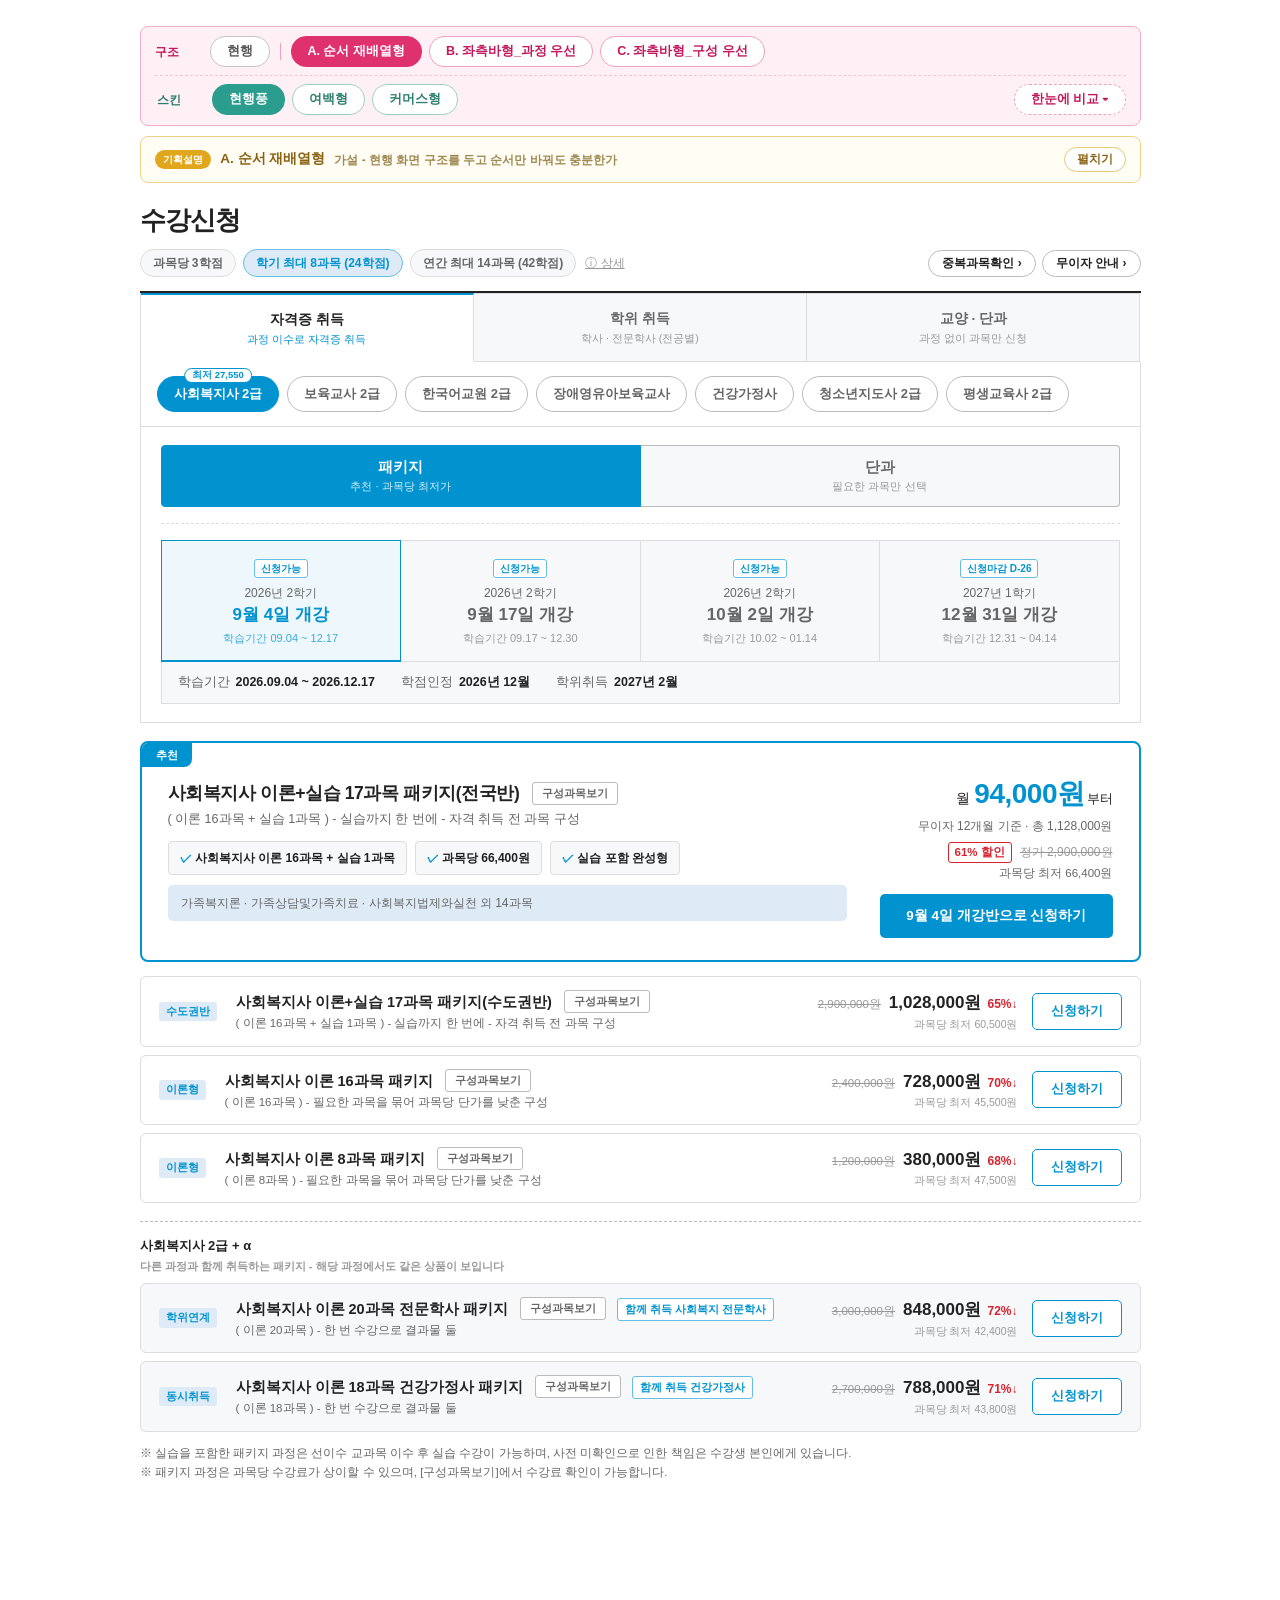
==== commit 627b8ab7: "좌측바 분류에서 종수·'준비 중' 표기 제거 · 기획설명 접고 시작 - 패키지 분류 좌측바가 분류명만 남는다. 종수·재고 표기는 고를 때 필요한   정보가 아니고, 숫자가 붙으면 " ====
--- a/enrollment/index.html
+++ b/enrollment/index.html
@@ -504,6 +504,8 @@
   /* 기획설명 - 시연 전용 (선택한 시안의 의도·전제를 화면에서 바로 읽히게) */
   .lay-note{border:1px solid #ecd28a;border-radius:8px;background:#fffdf4;margin:-6px 0 18px;}
   .ln-head{display:flex;align-items:center;gap:9px;flex-wrap:wrap;padding:10px 14px;border-bottom:1px solid #f2e0ac;}
+  /* 접힘 상태에서는 헤더 아래 선이 패널 바깥 테두리와 겹쳐 이중선이 된다 */
+  .lay-note.closed .ln-head{border-bottom:none;}
   .ln-tag{background:#e0a71e;color:#fff;font-size:10px;font-weight:800;border-radius:10px;padding:2px 8px;letter-spacing:.02em;}
   .ln-head b{font-size:13.5px;font-weight:800;color:#8a6212;}
   .ln-hyp{font-size:12px;font-weight:600;color:#a08a54;}
@@ -570,7 +572,6 @@
   .cw-rounds{padding-bottom:14px;border-bottom:1px solid var(--line);}
   /* 아직 상품이 없는 패키지 분류 - 숨기지 않고 남긴 채 표시만 낮춘다 */
   .sn-item.dim{color:var(--gray-light);}
-  .sn-item.dim i{font-style:normal;font-size:9.5px;font-weight:700;color:var(--gray-light);border:1px solid var(--line-dark);border-radius:8px;padding:0 5px;margin-left:5px;white-space:nowrap;}
   .sn-item.dim.act{color:var(--main);}
 
   /* 하단 고정 합산 바 */
@@ -632,14 +633,14 @@
   </div>
 
   <!-- 기획설명 - 선택한 시안의 의도·전제 (시연 전용) -->
-  <div class="lay-note">
+  <div class="lay-note closed" id="lnPanel">
     <div class="ln-head">
       <span class="ln-tag">기획설명</span>
       <b id="lnTitle"></b>
       <span class="ln-hyp" id="lnHyp"></span>
-      <button class="ln-tog" id="lnTog" onclick="toggleNote()">접기</button>
+      <button class="ln-tog" id="lnTog" onclick="toggleNote()">펼치기</button>
     </div>
-    <div id="lnWrap">
+    <div id="lnWrap" style="display:none">
       <div class="ln-sec shade">
         <h4 id="lnCommonH">세 시안 공통 전제</h4>
         <ul id="lnCommon"></ul>
@@ -945,7 +946,7 @@
    분류 태그로 과목 수만큼 채워 만든 예시이며, 구성과목 레이어에도 그렇게 적는다.
    개설 차수도 목록에 있었지만(9/4 · 9/17 · 10/2 · 11/13 · 1/7 · 3/5 · 6/18) 이 화면의
    차수 4종과 라벨 체계가 달라 매핑이 자명하지 않아 이번엔 반영하지 않는다.
-   청소년지도사 3급은 분류만 있고 모집중 상품이 없어 좌측바에 '준비 중'으로 남는다.
+   청소년지도사 3급은 분류만 있고 모집중 상품이 없다 - 좌측바에서 지우지는 않고, 눌렀을 때 비어 있음을 알린다.
    5번째 칸 = 분류 밖 과정까지 걸치는 교차 상품 (courses / yields 직접 지정) */
 const ADMIN_PKGS=[
   // [분류, 패키지명, 과목수, 판매가, 교차]  - 분류별로 과목 수가 큰 것이 앞(대표 상품)
@@ -1375,10 +1376,12 @@
       ${PKG_CATS.slice(6).map(pkgNavItem).join("")}
     </div>`;
 }
+/* 종수·'준비 중' 같은 재고 표기는 붙이지 않는다 - 고를 때 필요한 정보가 아니고,
+   숫자가 붙으면 분류끼리 많고 적음을 먼저 비교하게 되어 목록이 시끄러워진다.
+   상품이 없는 분류는 흐리게(dim)만 두고, 비어 있다는 사실은 눌러서 알게 한다 */
 function pkgNavItem(c){
   const n=ALL_PKGS.filter(p=>pkgInCat(p,c)).length;
-  return `<button class="sn-item ${pkgCatSel===c.id?"act":""} ${n?"":"dim"}" onclick="pickPkgCat('${c.id}')">${c.n}${
-    n ? `<em>${n}종</em>` : `<i>준비 중</i>`}</button>`;
+  return `<button class="sn-item ${pkgCatSel===c.id?"act":""} ${n?"":"dim"}" onclick="pickPkgCat('${c.id}')">${c.n}</button>`;
 }
 function sideNavHTML(){
   return `<div class="sn-title">과정</div>` + SIDE_GROUPS.map(g=>`
@@ -1535,7 +1538,7 @@
       `그 아래 <b>과정(좌측바)과 개강일(본문 상단)이 같은 라인에서 출발</b> - 둘 다 수강방식의 자식인 형제 축. B에서는 개강일이 과정의 손자였음`,
       `<b>축이 부모가 되면 좌측바 목록 자체가 바뀜</b> - 단과는 <b>과정 26개</b>, 패키지는 <b>관리자 '패키지관리 › 분류' 13종</b> 그대로. 패키지는 원래 과정과 다른 축으로 묶여 있음(청소년지도사가 2급·3급으로 갈리고, CPA처럼 과정 목록에 없는 분류도 있음)`,
       `<b>단과가 기본 탭</b> - 대다수가 들어오는 쪽을 먼저 편다. 이 순서라면 패키지는 '먼저 답해야 할 질문'이 아니라 '더 싸게 사는 길'로 읽힘`,
-      `상품이 아직 없는 분류도 숨기지 않고 <b>'준비 중'</b>으로 남김 - A·B와 같은 원칙(사라지면 원래 없었는지 없어졌는지 알 수 없음)`,
+      `상품이 아직 없는 분류도 <b>숨기지 않고 남김</b> - A·B와 같은 원칙(사라지면 원래 없었는지 없어졌는지 알 수 없음). 다만 <b>종수·재고 표기는 붙이지 않음</b> - 고를 때 필요한 정보가 아니고, 숫자가 붙으면 분류끼리 많고 적음을 먼저 비교하게 됨`,
       `스티키는 B와 같은 이유로 보류 - 우선 페이지 전체가 함께 스크롤`,
       `한계 - <b>같은 화면인데 좌측바가 통째로 갈아끼워짐</b>. 탭 하나로 목록이 바뀌는 것을 이동으로 느낄지 전환으로 느낄지는 확인 필요. B와의 진짜 비교점은 이 지점`
     ],
@@ -1565,7 +1568,8 @@
       `트레이드오프 - <b>패키지 발견에는 유리</b>, 카드가 자리를 많이 먹어 <b>단과 171과목 훑기에는 불리</b>`
     ]}
 };
-let noteOpen=true;
+// 설명은 필요할 때 펼쳐 보는 쪽 - 열자마자 설명이 시안 화면을 아래로 밀지 않게 접고 시작한다
+let noteOpen=false;
 /* 현행은 스킨이 고정이므로 '지금 실제로 적용된 스킨'을 기준으로 적는다 (syncSkin과 같은 규칙) */
 function renderSkinNote(){
   const on = layout==="cur" ? "old" : skin;
@@ -1588,6 +1592,7 @@
   noteOpen=!noteOpen;
   $("lnWrap").style.display=noteOpen?"block":"none";
   $("lnTog").textContent=noteOpen?"접기":"펼치기";
+  $("lnPanel").classList.toggle("closed",!noteOpen);
 }
 
 /* ── 현행 재현 ──
@@ -1741,7 +1746,7 @@
   {ax:"고르는 순서", cur:"개강 차수 → 과정 → 과목", stack:"과정 → 수강방식 → 개강일", side:"과정 → 수강방식 → 개강일 (성격별로 분배)", comp:"<b>수강방식 → 과정 · 개강일</b> (뒤 둘은 형제)"},
   {ax:"과정 선택", cur:"탭 8개 + <b>호버 드롭다운</b> 하위 24개. 고른 하위 항목이 상단에 남지 않음", stack:"카테고리 3개 + 과정 칩 (학위는 2행)", side:"좌측바 4개 그룹 26개 과정 전부 상시 노출", comp:"<b>탭에 따라 목록이 통째로 바뀜</b> - 단과는 과정 26개, 패키지는 관리자 '패키지관리 › 분류' 13종"},
   {ax:"분류 기준", cur:"수준(자격증·학사·전문학사)과 개별 과정(KICPA·한국어교원·미용)이 <b>같은 줄에 혼재</b> · 한국어교원·미용은 두 곳에 중복", stack:"목적 3분류로 통일 (자격증 취득 · 학위 취득 · 교양/단과)", side:"좌동", comp:"좌동"},
-  {ax:"패키지", cur:"<b>이 화면에 없음</b> - 하위 항목의 '패키지' 배지가 별도 랜딩(/landing/*.asp)을 새창으로 열고, 개강일·장바구니가 끊김", stack:"같은 화면 안 <b>패키지/단과 탭</b>", side:"좌동", comp:"같은 탭이지만 <b>화면 최상위 · 전폭</b>. 고르면 좌측바가 <b>패키지 분류로 갈림</b> - 상품 없는 분류는 '준비 중'"},
+  {ax:"패키지", cur:"<b>이 화면에 없음</b> - 하위 항목의 '패키지' 배지가 별도 랜딩(/landing/*.asp)을 새창으로 열고, 개강일·장바구니가 끊김", stack:"같은 화면 안 <b>패키지/단과 탭</b>", side:"좌동", comp:"같은 탭이지만 <b>화면 최상위 · 전폭</b>. 고르면 좌측바가 <b>패키지 분류로 갈림</b> - 상품 없는 분류도 목록에 남김"},
   {ax:"개설 차수", cur:"과정과 무관하게 전 차수 고정 노출. 미개설·마감 여부 표기 없음", stack:"<b>과정 × 수강방식</b>의 종속값 · 미개설은 비활성 + 사유", side:"좌동", comp:"좌동. 위치만 <b>좌측바와 같은 라인</b>으로 올라옴"},
   {ax:"마감 과목", cur:"'대기접수' 버튼만 · 다음 차수 안내 없음", stack:"<b>다음 차수 전환</b> 유도", side:"좌동", comp:"좌동"},
   {ax:"잔여석", cur:"'마감임박' 문구만", stack:"10석 미만에서만 <b>잔여 N석</b>", side:"좌동", comp:"좌동"},
